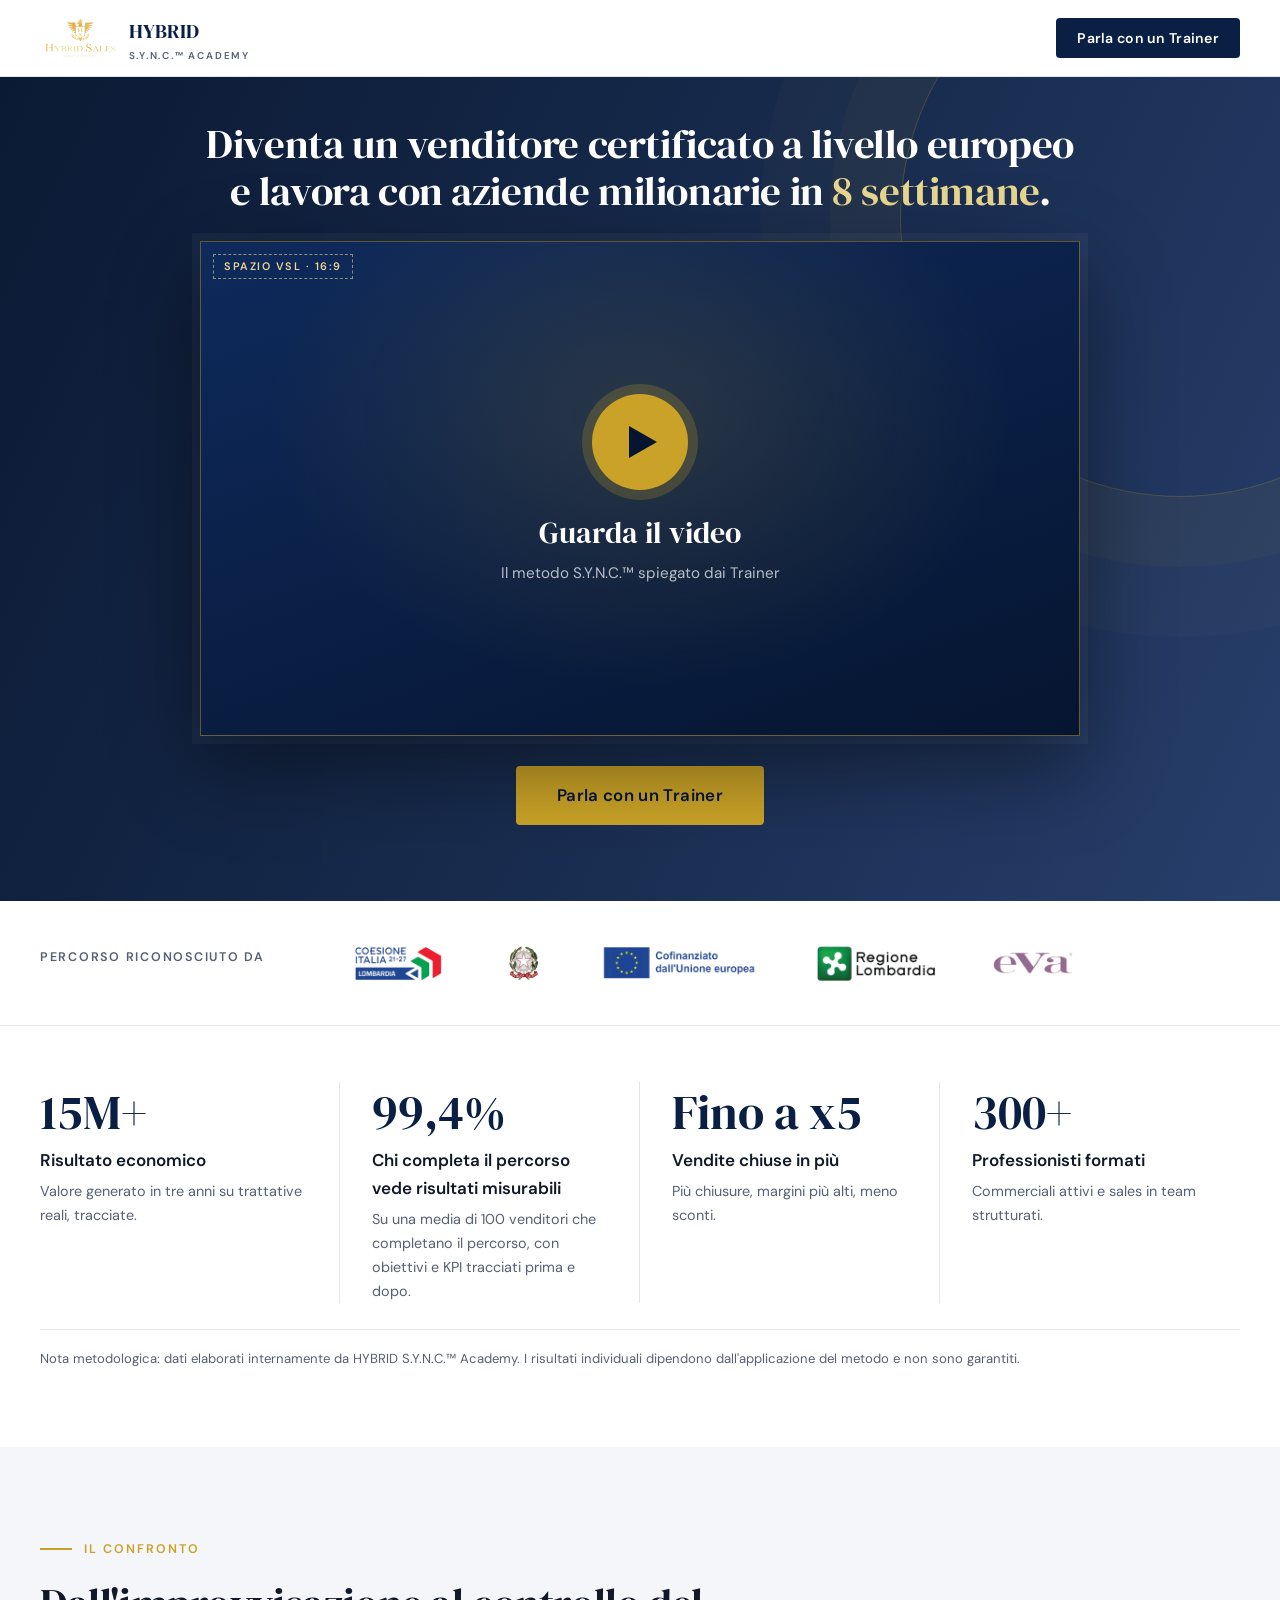
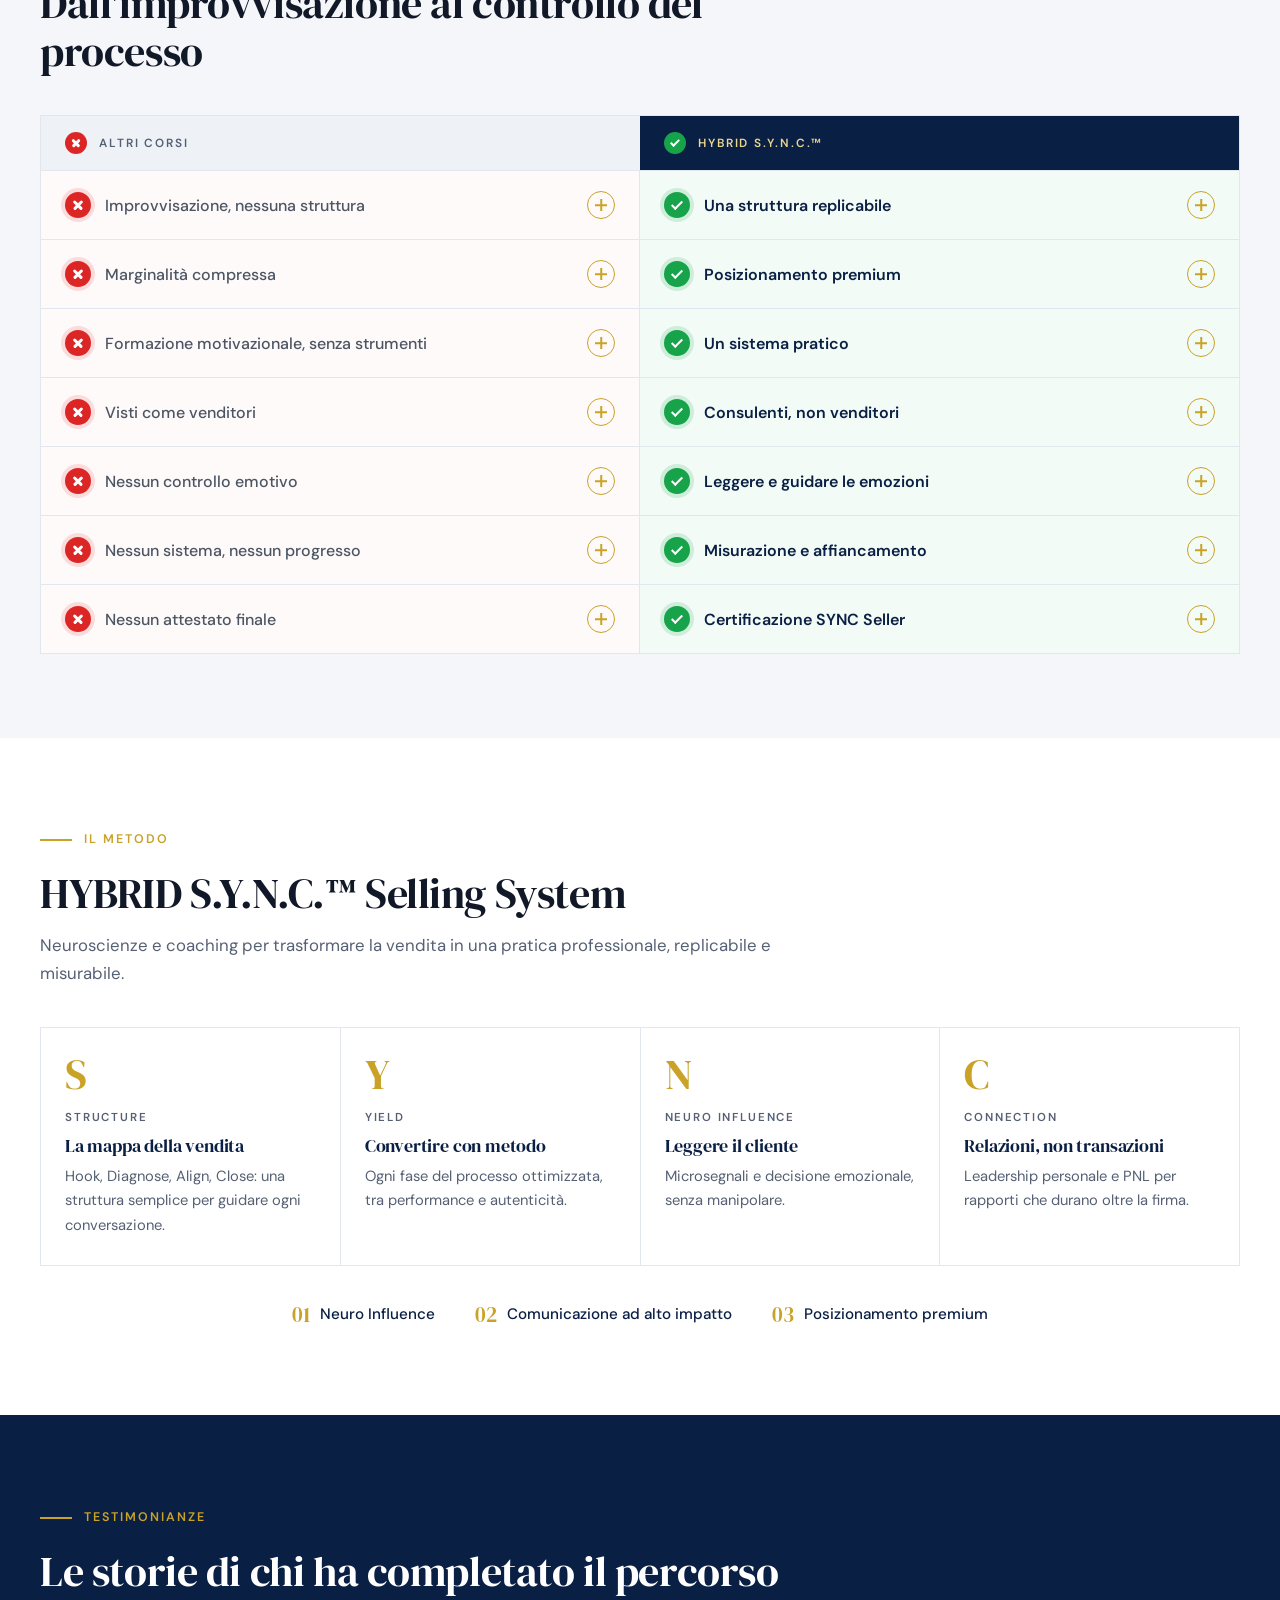
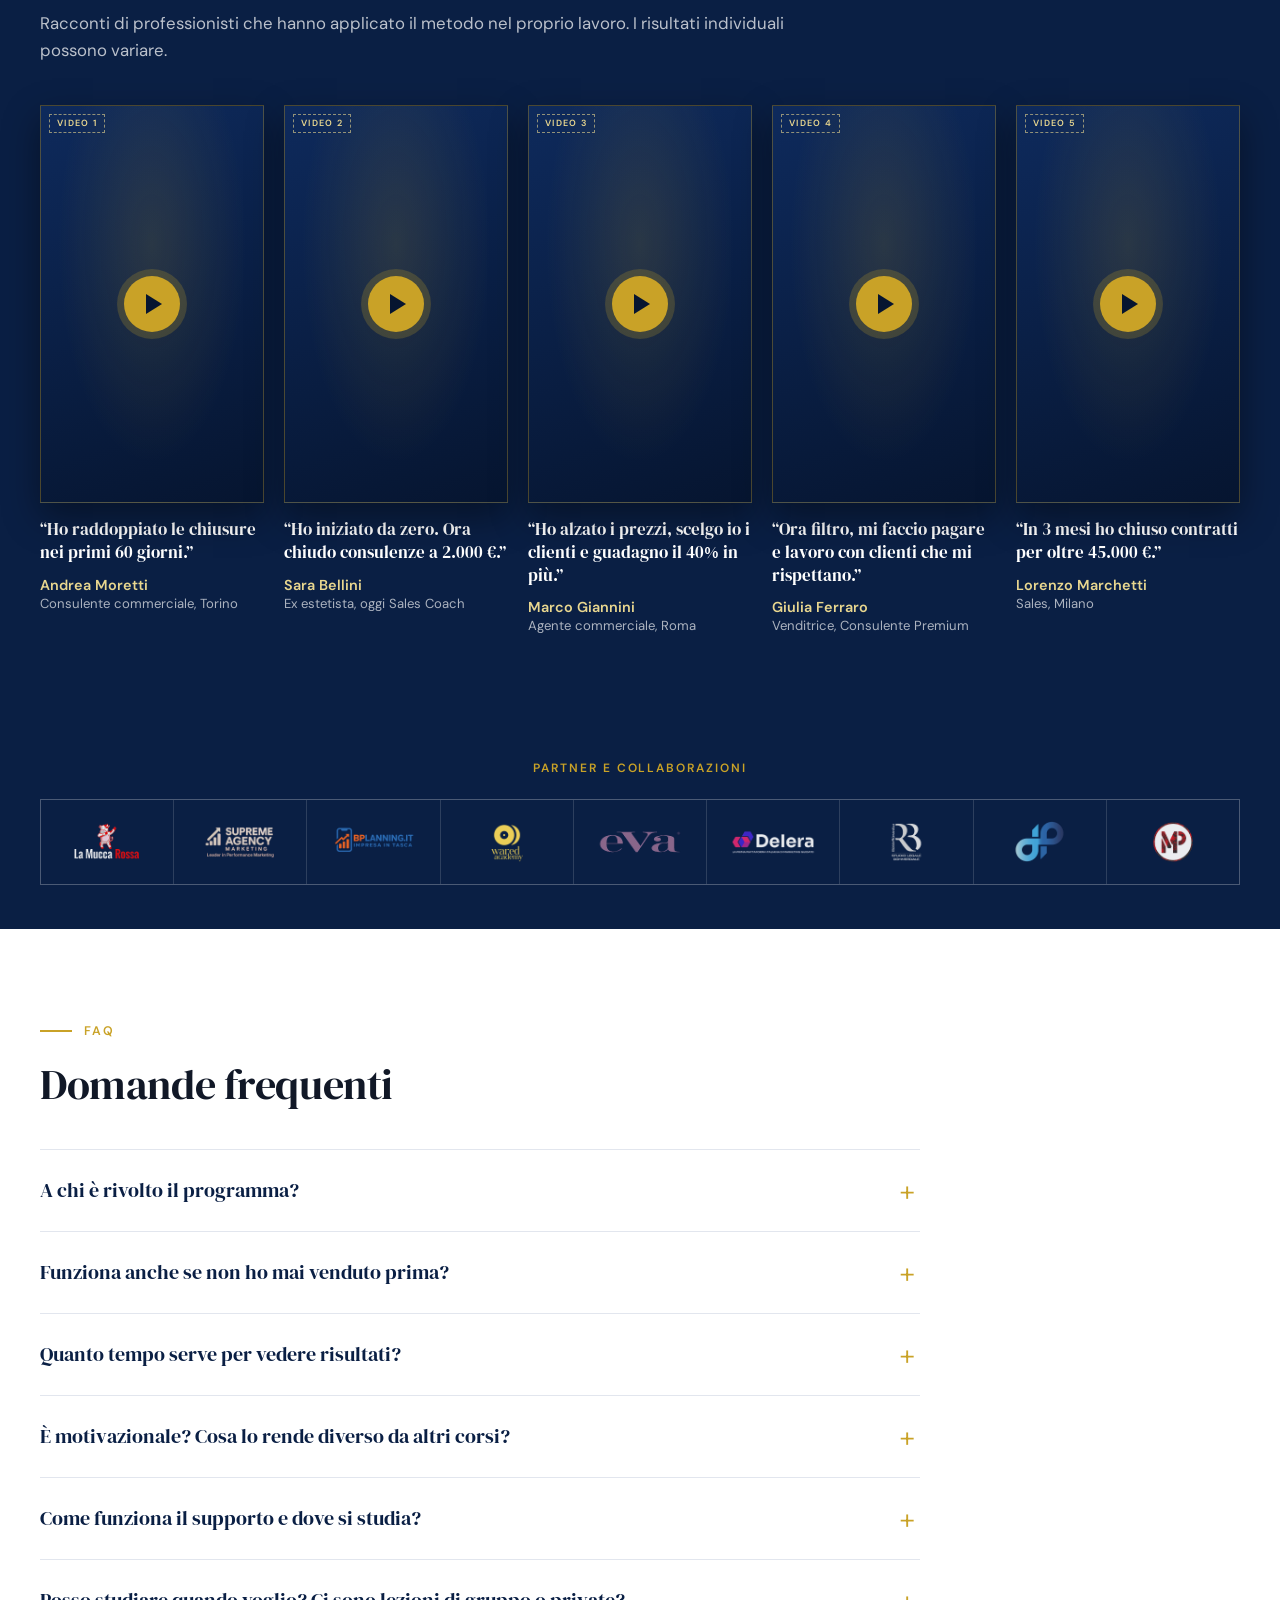
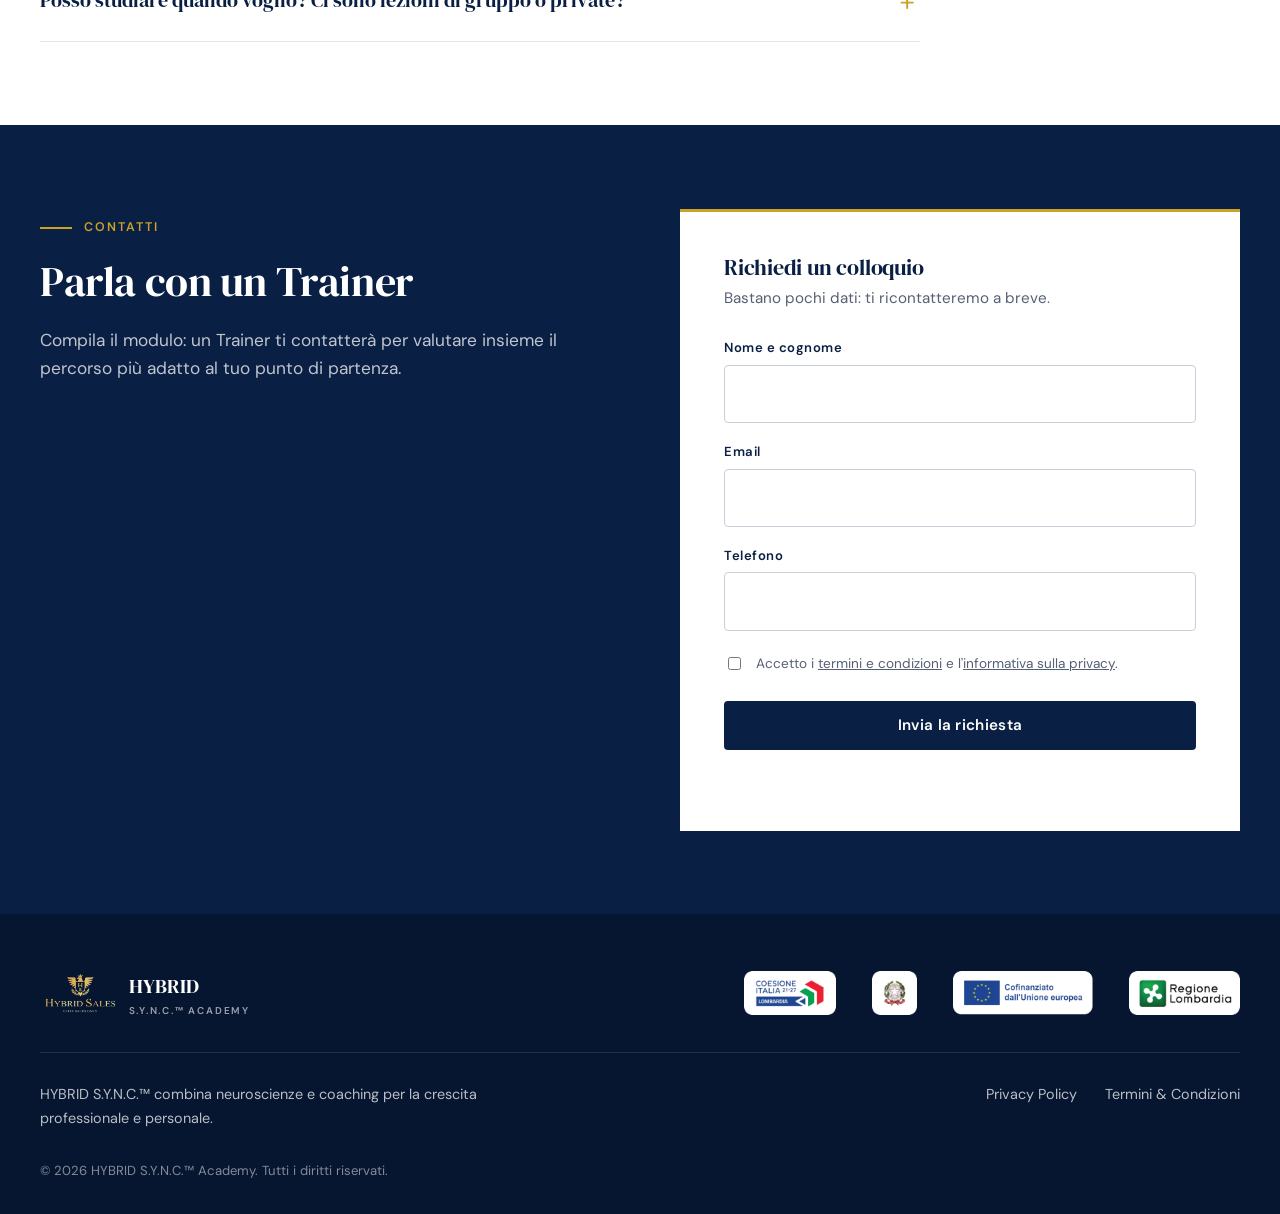
==== index.html @ 03ed4f44 "Statistica professionisti formati: 300+ Co-Authored-By: Claude Sonnet 5 <noreply@anthropic.com> Clau" ====
<!DOCTYPE html>
<html lang="it">
<head>
  <meta charset="utf-8">
  <meta name="viewport" content="width=device-width, initial-scale=1">
  <meta name="robots" content="noindex, nofollow">
  <title>HYBRID S.Y.N.C.™ Academy | Formazione commerciale per consulenti e professionisti</title>
  <meta name="description" content="Percorso di formazione di 8 settimane basato sul metodo S.Y.N.C.™: neuroscienze, comunicazione e posizionamento per professionisti della vendita consulenziale.">
  <link rel="preconnect" href="https://fonts.googleapis.com">
  <link rel="preconnect" href="https://fonts.gstatic.com" crossorigin>
  <link href="https://fonts.googleapis.com/css2?family=DM+Sans:wght@400;500;600&family=DM+Serif+Display&display=swap" rel="stylesheet">
  <link rel="stylesheet" href="style.css">
</head>
<body>

<!-- ============ HEADER ============ -->
<header class="site-header">
  <div class="wrap">
    <a class="brand" href="#top" aria-label="HYBRID S.Y.N.C.™ Academy">
      <img src="assets/logo-hybrid.avif" alt="" width="42" height="42">
      <div><span>HYBRID</span><small>S.Y.N.C.™ Academy</small></div>
    </a>
    <a class="btn btn--navy header-cta" href="#contatti">Parla con un Trainer</a>
  </div>
</header>

<main id="top">

<!-- ============ HERO + VSL ============ -->
<section class="hero hero--vsl" id="academy">
  <div class="wrap">
    <h1>Diventa un venditore certificato a livello europeo e lavora con aziende milionarie in <em>8 settimane</em>.</h1>

    <!-- VSL: l'URL del video si imposta in videos.js -->
    <div class="vsl">
      <div class="vsl-frame" data-video="vsl">
        <button class="vsl-play" type="button" aria-label="Guarda il video">
          <span class="vsl-icon" aria-hidden="true"></span>
          <span class="vsl-label">Guarda il video</span>
          <span class="vsl-sub">Il metodo S.Y.N.C.™ spiegato dai Trainer</span>
        </button>
        <span class="vsl-tag">Spazio VSL · 16:9</span>
      </div>
    </div>

    <div class="hero-cta">
      <a class="btn btn--gold btn--lg" href="#contatti">Parla con un Trainer</a>
    </div>
  </div>
</section>

<!-- ============ FASCIA ISTITUZIONALE ============ -->
<!-- TODO: verificare con il bando la dicitura ufficiale da riportare accanto ai loghi
     (programma, asse, riferimenti di finanziamento) e aggiungere il logo dell'ente certificatore. -->
<section class="institutional" aria-label="Riconoscimenti istituzionali">
  <div class="wrap">
    <p class="institutional-label">Percorso riconosciuto da</p>
    <div class="logo-row">
      <img src="assets/logo-coesione-italia.png" alt="Coesione Italia 21-27 Lombardia">
      <img class="logo-emblem" src="assets/logo-repubblica-italiana.png" alt="Repubblica Italiana">
      <img src="assets/logo-ue-cofinanziato.png" alt="Cofinanziato dall'Unione europea">
      <img src="assets/logo-regione-lombardia.png" alt="Regione Lombardia">
      <img src="assets/logo-eva.png" alt="Eva">
    </div>
  </div>
</section>

<!-- ============ RISULTATI ============ -->
<section class="section section--tight" id="risultati">
  <div class="wrap">
    <div class="stats">
      <div class="stat">
        <div class="stat-value">15M+</div>
        <div class="stat-label">Risultato economico</div>
        <p>Valore generato in tre anni su trattative reali, tracciate.</p>
      </div>
      <div class="stat">
        <div class="stat-value">99,4%</div>
        <div class="stat-label">Chi completa il percorso vede risultati misurabili</div>
        <p>Su una media di 100 venditori che completano il percorso, con obiettivi e KPI tracciati prima e dopo.</p>
      </div>
      <div class="stat">
        <div class="stat-value">Fino a x5</div>
        <div class="stat-label">Vendite chiuse in più</div>
        <p>Più chiusure, margini più alti, meno sconti.</p>
      </div>
      <div class="stat">
        <div class="stat-value">300+</div>
        <div class="stat-label">Professionisti formati</div>
        <p>Commerciali attivi e sales in team strutturati.</p>
      </div>
    </div>
    <!-- TODO: verificare che "media di 100 venditori" e "fino a x5" siano documentabili; completare la nota con fonte e criteri (campione, periodo, definizione di "risultato misurabile": fatturato, appuntamenti, chiusure?). -->
    <p class="footnote">Nota metodologica: dati elaborati internamente da HYBRID S.Y.N.C.™ Academy. I risultati individuali dipendono dall'applicazione del metodo e non sono garantiti.</p>
  </div>
</section>

<!-- ============ CONFRONTO ============ -->
<section class="section section--alt" id="confronto">
  <div class="wrap">
    <div class="section-head">
      <span class="eyebrow">Il confronto</span>
      <h2>Dall'improvvisazione al controllo del processo</h2>
    </div>

    <div class="cmp" role="table" aria-label="Confronto tra il mercato e il metodo S.Y.N.C.™">
      <div class="cmp-head" role="row">
        <div role="columnheader" class="cmp-h cmp-h--no"><i class="cmp-mark cmp-mark--no" aria-hidden="true"></i>Altri corsi</div>
        <div role="columnheader" class="cmp-h cmp-h--yes"><i class="cmp-mark cmp-mark--yes" aria-hidden="true"></i>HYBRID S.Y.N.C.™</div>
      </div>

      <div class="cmp-row" role="row">
        <div class="cmp-cell" role="cell" data-label="Altri corsi">
          <button class="cmp-btn" type="button" aria-expanded="false"><i class="cmp-mark cmp-mark--no" aria-hidden="true"></i><span><b class="sr">Altri corsi: </b>Improvvisazione, nessuna struttura</span><i class="cmp-plus" aria-hidden="true"></i></button>
          <div class="cmp-more"><div><p>Senza un metodo replicabile ogni vendita dipende dall'improvvisazione: si chiude quando va bene, ma non si sa perché.</p></div></div>
        </div>
        <div class="cmp-cell cmp-cell--yes" role="cell" data-label="HYBRID S.Y.N.C.™">
          <button class="cmp-btn" type="button" aria-expanded="false"><i class="cmp-mark cmp-mark--yes" aria-hidden="true"></i><span><b class="sr">HYBRID: </b>Una struttura replicabile</span><i class="cmp-plus" aria-hidden="true"></i></button>
          <div class="cmp-more"><div><p>La mappa della vendita (Hook, Diagnose, Align, Close) guida ogni conversazione verso la chiusura in modo naturale, con un processo che si ripete e si migliora.</p></div></div>
        </div>
      </div>

      <div class="cmp-row" role="row">
        <div class="cmp-cell" role="cell" data-label="Altri corsi">
          <button class="cmp-btn" type="button" aria-expanded="false"><i class="cmp-mark cmp-mark--no" aria-hidden="true"></i><span><b class="sr">Altri corsi: </b>Marginalità compressa</span><i class="cmp-plus" aria-hidden="true"></i></button>
          <div class="cmp-more"><div><p>Senza metodo né posizionamento si vende al ribasso e il cliente detta il prezzo. Per molti il tetto resta sotto i 2.000 €/mese di commissioni reali.</p></div></div>
        </div>
        <div class="cmp-cell cmp-cell--yes" role="cell" data-label="HYBRID S.Y.N.C.™">
          <button class="cmp-btn" type="button" aria-expanded="false"><i class="cmp-mark cmp-mark--yes" aria-hidden="true"></i><span><b class="sr">HYBRID: </b>Posizionamento premium</span><i class="cmp-plus" aria-hidden="true"></i></button>
          <div class="cmp-more"><div><p>Il valore viene compreso prima del prezzo: si alzano i prezzi, si scelgono i clienti e si aumentano i guadagni senza aumentare le ore di lavoro.</p></div></div>
        </div>
      </div>

      <div class="cmp-row" role="row">
        <div class="cmp-cell" role="cell" data-label="Altri corsi">
          <button class="cmp-btn" type="button" aria-expanded="false"><i class="cmp-mark cmp-mark--no" aria-hidden="true"></i><span><b class="sr">Altri corsi: </b>Formazione motivazionale, senza strumenti</span><i class="cmp-plus" aria-hidden="true"></i></button>
          <div class="cmp-more"><div><p>Tanta carica, poca sostanza: si esce ispirati, ma senza strumenti concreti da usare nelle trattative.</p></div></div>
        </div>
        <div class="cmp-cell cmp-cell--yes" role="cell" data-label="HYBRID S.Y.N.C.™">
          <button class="cmp-btn" type="button" aria-expanded="false"><i class="cmp-mark cmp-mark--yes" aria-hidden="true"></i><span><b class="sr">HYBRID: </b>Un sistema pratico</span><i class="cmp-plus" aria-hidden="true"></i></button>
          <div class="cmp-more"><div><p>Psicologia, neuroscienze, comunicazione e procedure applicate alla vendita reale. Non è motivazione da palco: sono azioni, struttura e ripetibilità, applicabili dal primo giorno.</p></div></div>
        </div>
      </div>

      <div class="cmp-row" role="row">
        <div class="cmp-cell" role="cell" data-label="Altri corsi">
          <button class="cmp-btn" type="button" aria-expanded="false"><i class="cmp-mark cmp-mark--no" aria-hidden="true"></i><span><b class="sr">Altri corsi: </b>Visti come venditori</span><i class="cmp-plus" aria-hidden="true"></i></button>
          <div class="cmp-more"><div><p>I clienti alzano barriere appena si parla, perché percepiscono che si vuole chiudere e non aiutare.</p></div></div>
        </div>
        <div class="cmp-cell cmp-cell--yes" role="cell" data-label="HYBRID S.Y.N.C.™">
          <button class="cmp-btn" type="button" aria-expanded="false"><i class="cmp-mark cmp-mark--yes" aria-hidden="true"></i><span><b class="sr">HYBRID: </b>Consulenti, non venditori</span><i class="cmp-plus" aria-hidden="true"></i></button>
          <div class="cmp-more"><div><p>Ci si posiziona come partner strategico: il cliente non si sente "chiuso", ma trova un professionista con cui affrontare le difficoltà e crescere nel business.</p></div></div>
        </div>
      </div>

      <div class="cmp-row" role="row">
        <div class="cmp-cell" role="cell" data-label="Altri corsi">
          <button class="cmp-btn" type="button" aria-expanded="false"><i class="cmp-mark cmp-mark--no" aria-hidden="true"></i><span><b class="sr">Altri corsi: </b>Nessun controllo emotivo</span><i class="cmp-plus" aria-hidden="true"></i></button>
          <div class="cmp-more"><div><p>Ansia, fretta, paura del "no": ogni obiezione diventa un muro insormontabile.</p></div></div>
        </div>
        <div class="cmp-cell cmp-cell--yes" role="cell" data-label="HYBRID S.Y.N.C.™">
          <button class="cmp-btn" type="button" aria-expanded="false"><i class="cmp-mark cmp-mark--yes" aria-hidden="true"></i><span><b class="sr">HYBRID: </b>Leggere e guidare le emozioni</span><i class="cmp-plus" aria-hidden="true"></i></button>
          <div class="cmp-more"><div><p>Con la Neuro Influence si imparano microsegnali e stati emotivi del cliente, e ogni obiezione diventa un'occasione per far avanzare la trattativa, con meno ansia da call.</p></div></div>
        </div>
      </div>

      <div class="cmp-row" role="row">
        <div class="cmp-cell" role="cell" data-label="Altri corsi">
          <button class="cmp-btn" type="button" aria-expanded="false"><i class="cmp-mark cmp-mark--no" aria-hidden="true"></i><span><b class="sr">Altri corsi: </b>Nessun sistema, nessun progresso</span><i class="cmp-plus" aria-hidden="true"></i></button>
          <div class="cmp-more"><div><p>Senza numeri e senza feedback non si sa cosa migliorare: tanti tentativi, ma si resta fermi.</p></div></div>
        </div>
        <div class="cmp-cell cmp-cell--yes" role="cell" data-label="HYBRID S.Y.N.C.™">
          <button class="cmp-btn" type="button" aria-expanded="false"><i class="cmp-mark cmp-mark--yes" aria-hidden="true"></i><span><b class="sr">HYBRID: </b>Misurazione e affiancamento</span><i class="cmp-plus" aria-hidden="true"></i></button>
          <div class="cmp-more"><div><p>Analisi pratiche di call, script e strategie, lezioni di gruppo e sessioni private (in base al pacchetto) e la community HYBRID Club. I risultati diventano misurabili su conversioni e ticket medio.</p></div></div>
        </div>
      </div>

      <div class="cmp-row" role="row">
        <div class="cmp-cell" role="cell" data-label="Altri corsi">
          <button class="cmp-btn" type="button" aria-expanded="false"><i class="cmp-mark cmp-mark--no" aria-hidden="true"></i><span><b class="sr">Altri corsi: </b>Nessun attestato finale</span><i class="cmp-plus" aria-hidden="true"></i></button>
          <div class="cmp-more"><div><p>Spesso a fine corso non resta nulla da mostrare a clienti e aziende che dimostri le competenze acquisite.</p></div></div>
        </div>
        <div class="cmp-cell cmp-cell--yes" role="cell" data-label="HYBRID S.Y.N.C.™">
          <button class="cmp-btn" type="button" aria-expanded="false"><i class="cmp-mark cmp-mark--yes" aria-hidden="true"></i><span><b class="sr">HYBRID: </b>Certificazione SYNC Seller</span><i class="cmp-plus" aria-hidden="true"></i></button>
          <div class="cmp-more"><div><p>A conclusione del percorso è previsto un attestato che formalizza le competenze acquisite (in base al pacchetto scelto).</p></div></div>
        </div>
      </div>
    </div>
  </div>
</section>

<!-- ============ METODO ============ -->
<section class="section" id="metodo">
  <div class="wrap">
    <div class="section-head">
      <span class="eyebrow">Il metodo</span>
      <h2>HYBRID S.Y.N.C.™ Selling System</h2>
      <p>Neuroscienze e coaching per trasformare la vendita in una pratica professionale, replicabile e misurabile.</p>
    </div>

    <div class="pillars">
      <article class="pillar">
        <div class="pillar-letter">S</div>
        <div class="pillar-tag">Structure</div>
        <h3>La mappa della vendita</h3>
        <p>Hook, Diagnose, Align, Close: una struttura semplice per guidare ogni conversazione.</p>
      </article>
      <article class="pillar">
        <div class="pillar-letter">Y</div>
        <div class="pillar-tag">Yield</div>
        <h3>Convertire con metodo</h3>
        <p>Ogni fase del processo ottimizzata, tra performance e autenticità.</p>
      </article>
      <article class="pillar">
        <div class="pillar-letter">N</div>
        <div class="pillar-tag">Neuro Influence</div>
        <h3>Leggere il cliente</h3>
        <p>Microsegnali e decisione emozionale, senza manipolare.</p>
      </article>
      <article class="pillar">
        <div class="pillar-letter">C</div>
        <div class="pillar-tag">Connection</div>
        <h3>Relazioni, non transazioni</h3>
        <p>Leadership personale e PNL per rapporti che durano oltre la firma.</p>
      </article>
    </div>

    <ol class="steps" aria-label="Il percorso in 8 settimane">
      <li><span>01</span> Neuro Influence</li>
      <li><span>02</span> Comunicazione ad alto impatto</li>
      <li><span>03</span> Posizionamento premium</li>
    </ol>
  </div>
</section>

<!-- ============ TESTIMONIANZE VIDEO ============ -->
<!-- Gli URL dei video si impostano in videos.js (testimonianze: 1-5, nell'ordine). -->
<section class="section section--navy" id="testimonianze">
  <div class="wrap">
    <div class="section-head">
      <span class="eyebrow">Testimonianze</span>
      <h2>Le storie di chi ha completato il percorso</h2>
      <p>Racconti di professionisti che hanno applicato il metodo nel proprio lavoro. I risultati individuali possono variare.</p>
    </div>

    <div class="tgrid">
      <article class="tcard">
        <div class="vsl-frame vsl-frame--t" data-video="t0">
          <button class="vsl-play" type="button" aria-label="Guarda la testimonianza di Andrea Moretti"><span class="vsl-icon" aria-hidden="true"></span></button>
          <span class="vsl-tag">Video 1</span>
        </div>
        <p class="tcard-quote">“Ho raddoppiato le chiusure nei primi 60 giorni.”</p>
        <p class="tcard-name"><strong>Andrea Moretti</strong><span>Consulente commerciale, Torino</span></p>
      </article>
      <article class="tcard">
        <div class="vsl-frame vsl-frame--t" data-video="t1">
          <button class="vsl-play" type="button" aria-label="Guarda la testimonianza di Sara Bellini"><span class="vsl-icon" aria-hidden="true"></span></button>
          <span class="vsl-tag">Video 2</span>
        </div>
        <p class="tcard-quote">“Ho iniziato da zero. Ora chiudo consulenze a 2.000 €.”</p>
        <p class="tcard-name"><strong>Sara Bellini</strong><span>Ex estetista, oggi Sales Coach</span></p>
      </article>
      <article class="tcard">
        <div class="vsl-frame vsl-frame--t" data-video="t2">
          <button class="vsl-play" type="button" aria-label="Guarda la testimonianza di Marco Giannini"><span class="vsl-icon" aria-hidden="true"></span></button>
          <span class="vsl-tag">Video 3</span>
        </div>
        <p class="tcard-quote">“Ho alzato i prezzi, scelgo io i clienti e guadagno il 40% in più.”</p>
        <p class="tcard-name"><strong>Marco Giannini</strong><span>Agente commerciale, Roma</span></p>
      </article>
      <article class="tcard">
        <div class="vsl-frame vsl-frame--t" data-video="t3">
          <button class="vsl-play" type="button" aria-label="Guarda la testimonianza di Giulia Ferraro"><span class="vsl-icon" aria-hidden="true"></span></button>
          <span class="vsl-tag">Video 4</span>
        </div>
        <p class="tcard-quote">“Ora filtro, mi faccio pagare e lavoro con clienti che mi rispettano.”</p>
        <p class="tcard-name"><strong>Giulia Ferraro</strong><span>Venditrice, Consulente Premium</span></p>
      </article>
      <article class="tcard">
        <div class="vsl-frame vsl-frame--t" data-video="t4">
          <button class="vsl-play" type="button" aria-label="Guarda la testimonianza di Lorenzo Marchetti"><span class="vsl-icon" aria-hidden="true"></span></button>
          <span class="vsl-tag">Video 5</span>
        </div>
        <p class="tcard-quote">“In 3 mesi ho chiuso contratti per oltre 45.000 €.”</p>
        <p class="tcard-name"><strong>Lorenzo Marchetti</strong><span>Sales, Milano</span></p>
      </article>
    </div>
  </div>
</section>

<!-- ============ PARTNER ============ -->
<!-- TODO: confermare la ragione sociale dei tre loghi RB / dP / MP. -->
<section class="partners-band" id="partner" aria-label="Partner e collaborazioni">
  <div class="wrap">
    <p class="partners-title">Partner e collaborazioni</p>
    <div class="partners">
      <div class="partner"><img src="assets/partner-mucca-rossa.png" alt="La Mucca Rossa"></div>
      <div class="partner"><img src="assets/partner-supreme-agency.png" alt="Supreme Agency Marketing"></div>
      <div class="partner"><img src="assets/partner-bplanning.png" alt="BPlanning.it"></div>
      <div class="partner"><img src="assets/partner-wared-academy.png" alt="Wared Academy"></div>
      <div class="partner"><img src="assets/partner-eva.png" alt="Eva"></div>
      <div class="partner"><img src="assets/partner-delera.png" alt="Delera"></div>
      <div class="partner"><img src="assets/partner-rb-studio-legale.png" alt="Studio legale commerciale (RB)"></div>
      <div class="partner"><img src="assets/partner-dp.png" alt="Partner (monogramma dP)"></div>
      <div class="partner"><img src="assets/partner-mp.png" alt="Partner (monogramma MP)"></div>
    </div>
  </div>
</section>

<!-- ============ FAQ ============ -->
<section class="section" id="faq">
  <div class="wrap">
    <div class="section-head">
      <span class="eyebrow">FAQ</span>
      <h2>Domande frequenti</h2>
    </div>

    <div class="faq">
      <details>
        <summary>A chi è rivolto il programma?</summary>
        <div class="answer"><p>A chi vuole vendere con metodo, autorevolezza e controllo: consulenti, professionisti, commerciali, imprenditori, team sales e anche chi parte da zero. È ideale per superare l'improvvisazione e costruire un processo replicabile per gestire trattative, obiezioni e chiusure in modo naturale ed etico.</p></div>
      </details>
      <details>
        <summary>Funziona anche se non ho mai venduto prima?</summary>
        <div class="answer"><p>Sì. Il percorso accompagna passo dopo passo: si parte da mindset, comunicazione e struttura della call, per arrivare a negoziazione, posizionamento premium e closing. Chi è all'inizio ottiene fondamenta solide; chi è già operativo standardizza e alza il livello.</p></div>
      </details>
      <details>
        <summary>Quanto tempo serve per vedere risultati?</summary>
        <div class="answer">
          <p>Dipende dall'applicazione, ma i primi cambiamenti arrivano in genere presto:</p>
          <ul>
            <li>Subito: più sicurezza e chiarezza, meno ansia da call.</li>
            <li>1–3 settimane: miglioramento concreto su script, gestione delle obiezioni e follow-up.</li>
            <li>30–90 giorni: risultati misurabili su conversioni e ticket medio.</li>
          </ul>
        </div>
      </details>
      <details>
        <summary>È motivazionale? Cosa lo rende diverso da altri corsi?</summary>
        <div class="answer">
          <p>No: non è motivazione “da palco” né una raccolta di trucchi e frasi fatte. È un sistema pratico che applica psicologia, neuroscienze, comunicazione e procedure alla vendita reale. Si impara a:</p>
          <ul>
            <li>comprendere rapidamente il cliente e i suoi driver decisionali;</li>
            <li>guidare la conversazione senza spingere, con un closing ad alta fiducia;</li>
            <li>posizionarsi come consulente premium e non come venditore;</li>
            <li>replicare le performance con un metodo chiaro, non con il talento del momento.</li>
          </ul>
        </div>
      </details>
      <details>
        <summary>Come funziona il supporto e dove si studia?</summary>
        <div class="answer">
          <p>Lo studio avviene in una piattaforma interna semplice e intuitiva, con contenuti sempre disponibili e ordinati per percorso. Il supporto è continuativo:</p>
          <ul>
            <li>HYBRID Club, community riservata per confronto, domande e casi reali;</li>
            <li>assistenza dedicata via email e WhatsApp, e Customer Care per calendario e accessi;</li>
            <li>trainer e mentor che seguono l'evoluzione del percorso.</li>
          </ul>
        </div>
      </details>
      <details>
        <summary>Posso studiare quando voglio? Ci sono lezioni di gruppo o private?</summary>
        <div class="answer">
          <p>La formazione on-demand permette di adattare il percorso ai propri tempi, anche a chi lavora già o ha clienti attivi: moduli chiari, contenuti applicabili subito, zero dispersione. In base al pacchetto sono inoltre disponibili:</p>
          <ul>
            <li>lezioni di gruppo per allenarsi su casi reali;</li>
            <li>sessioni private 1:1 su trattative, blocchi o obiettivi specifici;</li>
            <li>analisi pratiche di call, script e strategie.</li>
          </ul>
        </div>
      </details>
    </div>
  </div>
</section>

<!-- ============ CONTATTI ============ -->
<section class="section section--navy contact" id="contatti">
  <div class="wrap">
    <div class="contact-copy">
      <span class="eyebrow">Contatti</span>
      <h2>Parla con un Trainer</h2>
      <p>Compila il modulo: un Trainer ti contatterà per valutare insieme il percorso più adatto al tuo punto di partenza.</p>
    </div>

    <div class="form-card">
      <h3>Richiedi un colloquio</h3>
      <p>Bastano pochi dati: ti ricontatteremo a breve.</p>
      <!-- TODO: collegare il modulo a GoHighLevel (embed del form o webhook) al posto del gestore di prova in script.js -->
      <form id="contact-form" novalidate>
        <div class="field"><label for="nome">Nome e cognome</label><input type="text" id="nome" name="nome" autocomplete="name" required></div>
        <div class="field"><label for="email">Email</label><input type="email" id="email" name="email" autocomplete="email" required></div>
        <div class="field"><label for="telefono">Telefono</label><input type="tel" id="telefono" name="telefono" autocomplete="tel" required></div>
        <label class="consent"><input type="checkbox" name="consenso" required><span>Accetto i <a href="termini-condizioni.html">termini e condizioni</a> e l'<a href="privacy-policy.html">informativa sulla privacy</a>.</span></label>
        <button class="btn btn--navy" type="submit">Invia la richiesta</button>
        <div class="form-status" role="status" aria-live="polite"></div>
      </form>
    </div>
  </div>
</section>

</main>

<!-- ============ FOOTER ============ -->
<footer class="site-footer">
  <div class="wrap">
    <div class="footer-top">
      <a class="brand" href="#top" style="color:#fff">
        <img src="assets/logo-hybrid.avif" alt="" width="42" height="42">
        <div><span style="color:#fff">HYBRID</span><small style="color:rgba(255,255,255,.6)">S.Y.N.C.™ Academy</small></div>
      </a>
      <div class="logo-row" aria-label="Riconoscimenti istituzionali">
        <img src="assets/logo-coesione-italia.png" alt="Coesione Italia 21-27 Lombardia">
        <img src="assets/logo-repubblica-italiana.png" alt="Repubblica Italiana">
        <img src="assets/logo-ue-cofinanziato.png" alt="Cofinanziato dall'Unione europea">
        <img src="assets/logo-regione-lombardia.png" alt="Regione Lombardia">
      </div>
    </div>
    <div class="footer-mid">
      <p>HYBRID S.Y.N.C.™ combina neuroscienze e coaching per la crescita professionale e personale.</p>
      <nav class="footer-links" aria-label="Link">
        <a href="privacy-policy.html">Privacy Policy</a>
        <a href="termini-condizioni.html">Termini &amp; Condizioni</a>
      </nav>
    </div>
    <!-- TODO: aggiungere ragione sociale, sede legale e P.IVA della società titolare (obbligo per i siti commerciali). -->
    <div class="footer-bottom">© 2026 HYBRID S.Y.N.C.™ Academy. Tutti i diritti riservati.</div>
  </div>
</footer>

<div class="sticky-cta" id="sticky-cta"><a class="btn btn--gold" href="#contatti">Parla con un Trainer</a></div>

<script src="videos.js"></script>
<script src="script.js"></script>
</body>
</html>
---- style.css ----
/* HYBRID S.Y.N.C.™ Academy — landing istituzionale
   Palette: navy istituzionale + oro sobrio (eco del giallo del brand) */

:root {
  --navy: #0a1f44;
  --navy-2: #102a5c;
  --navy-3: #061530;
  --ink: #111827;
  --muted: #566074;
  --line: #e2e6ee;
  --bg: #ffffff;
  --bg-alt: #f4f6fa;
  --gold: #c9a227;
  --gold-soft: #e9d78f;
  --radius: 4px;
  --wrap: 1200px;
  --serif: "DM Serif Display", "Georgia", "Times New Roman", serif;
  --sans: "DM Sans", "Helvetica Neue", Arial, sans-serif;
}

*,
*::before,
*::after { box-sizing: border-box; }

html { scroll-behavior: smooth; scroll-padding-top: 88px; }

body {
  margin: 0;
  font-family: var(--sans);
  font-size: 17px;
  line-height: 1.65;
  color: var(--ink);
  background: var(--bg);
  -webkit-font-smoothing: antialiased;
}

img { max-width: 100%; display: block; }
a { color: inherit; }

.wrap { width: min(var(--wrap), 100% - 48px); margin-inline: auto; }

/* ---------- Tipografia ---------- */
h1, h2, h3 { font-family: var(--serif); font-weight: 400; line-height: 1.15; margin: 0; letter-spacing: -0.01em; }
h1 { font-size: clamp(2.4rem, 5vw, 3.8rem); }
h2 { font-size: clamp(1.9rem, 3.4vw, 2.6rem); }
h3 { font-size: 1.35rem; }
p { margin: 0 0 1em; }

.eyebrow {
  display: inline-flex; align-items: center; gap: 12px;
  font-size: 0.78rem; font-weight: 600; letter-spacing: 0.16em; text-transform: uppercase;
  color: var(--gold); margin-bottom: 20px;
}
.eyebrow::before { content: ""; width: 32px; height: 2px; background: currentColor; }

.section { padding: clamp(48px, 6.5vw, 84px) 0; }
.section--tight { padding: clamp(36px, 5vw, 56px) 0 clamp(40px, 5.5vw, 64px); }
.section--alt { background: var(--bg-alt); }
.section--navy { background: var(--navy); color: #fff; }
.section-head { max-width: 760px; margin-bottom: clamp(28px, 4vw, 40px); }
.section-head p { color: var(--muted); font-size: 1.05rem; margin-top: 14px; margin-bottom: 0; }
.section--navy .section-head p { color: rgba(255, 255, 255, 0.72); }

/* ---------- Bottoni ---------- */
.btn {
  display: inline-flex; align-items: center; justify-content: center; gap: 10px;
  font: 600 0.95rem/1 var(--sans); letter-spacing: 0.02em; text-decoration: none;
  padding: 16px 28px; border-radius: var(--radius); border: 1px solid transparent; cursor: pointer;
  transition: background 0.2s, color 0.2s, border-color 0.2s;
}
.btn--gold { background: var(--gold); color: var(--navy-3); }
.btn--gold:hover { background: #d6b13a; }
.btn--navy { background: var(--navy); color: #fff; }
.btn--navy:hover { background: var(--navy-2); }
.btn--ghost { border-color: rgba(255, 255, 255, 0.4); color: #fff; }
.btn--ghost:hover { border-color: #fff; background: rgba(255, 255, 255, 0.08); }

/* ---------- Header ---------- */
.site-header {
  position: sticky; top: 0; z-index: 50;
  background: rgba(255, 255, 255, 0.97); backdrop-filter: blur(8px);
  border-bottom: 1px solid var(--line);
}
.site-header .wrap { display: flex; align-items: center; justify-content: space-between; height: 76px; }
.brand { display: flex; align-items: center; gap: 12px; text-decoration: none; }
.brand img { height: 42px; width: auto; }
.brand span { font-family: var(--serif); font-size: 1.25rem; color: var(--navy); }
.brand small { display: block; font: 600 0.62rem/1 var(--sans); letter-spacing: 0.18em; text-transform: uppercase; color: var(--muted); margin-top: 3px; }

/* ---------- Hero ---------- */
.hero {
  background:
    linear-gradient(115deg, rgba(6, 21, 48, 0.98) 0%, rgba(10, 31, 68, 0.94) 55%, rgba(16, 42, 92, 0.9) 100%);
  color: #fff; position: relative; overflow: hidden;
}
.hero::after {
  content: ""; position: absolute; right: -180px; top: -140px; width: 560px; height: 560px;
  border: 1px solid rgba(201, 162, 39, 0.28); border-radius: 50%;
  box-shadow: 0 0 0 70px rgba(201, 162, 39, 0.04), 0 0 0 140px rgba(201, 162, 39, 0.025);
}
.hero .wrap { position: relative; z-index: 1; display: grid; grid-template-columns: 1.25fr 0.75fr; gap: 72px; align-items: center; padding-block: clamp(72px, 10vw, 128px); }
.hero h1 { margin-bottom: 26px; }
.hero h1 em { font-style: normal; color: var(--gold-soft); }
.hero .lead { font-size: 1.2rem; color: rgba(255, 255, 255, 0.78); max-width: 620px; margin-bottom: 38px; }
.hero-cta { display: flex; flex-wrap: wrap; gap: 14px; }


/* ---------- Hero con VSL ---------- */
.hero--vsl .wrap { display: block; text-align: center; padding-block: clamp(28px, 3.4vw, 44px) clamp(48px, 6vw, 80px); }
.hero--vsl .eyebrow { margin-bottom: 12px; }
.hero--vsl .eyebrow::before { display: none; }
.hero--vsl h1 { font-size: clamp(1.75rem, 3.2vw, 2.7rem); max-width: 1040px; margin: 0 auto 26px; text-wrap: balance; }
.hero--vsl .lead { font-size: clamp(0.9rem, 1.35vw, 1.05rem); max-width: 860px; margin: 0 auto 26px; text-wrap: balance; }

.vsl { max-width: 880px; margin: 0 auto; }
.vsl-frame {
  position: relative; aspect-ratio: 16 / 9; width: 100%;
  background:
    radial-gradient(ellipse at 50% 35%, rgba(201, 162, 39, 0.16), transparent 60%),
    linear-gradient(160deg, #0e2a5c 0%, #061530 100%);
  border: 1px solid rgba(201, 162, 39, 0.45);
  box-shadow: 0 30px 80px rgba(0, 0, 0, 0.45), 0 0 0 8px rgba(255, 255, 255, 0.04);
  overflow: hidden;
}
.vsl-frame iframe { position: absolute; inset: 0; width: 100%; height: 100%; border: 0; }
.vsl-play {
  position: absolute; inset: 0; width: 100%; display: flex; flex-direction: column; align-items: center; justify-content: center; gap: 10px;
  background: none; border: 0; color: #fff; cursor: pointer; font-family: var(--sans);
}
.vsl-icon {
  width: clamp(64px, 9vw, 96px); aspect-ratio: 1; border-radius: 50%; background: var(--gold);
  display: grid; place-items: center; box-shadow: 0 0 0 10px rgba(201, 162, 39, 0.22); transition: transform 0.2s, box-shadow 0.2s;
}
.vsl-icon::after { content: ""; margin-left: 6%; border-left: clamp(18px, 2.6vw, 28px) solid var(--navy-3); border-top: clamp(11px, 1.6vw, 16px) solid transparent; border-bottom: clamp(11px, 1.6vw, 16px) solid transparent; }
.vsl-play:hover .vsl-icon { transform: scale(1.06); box-shadow: 0 0 0 14px rgba(201, 162, 39, 0.28); }
.vsl-label { font-family: var(--serif); font-size: clamp(1.25rem, 2.6vw, 1.9rem); margin-top: 12px; }
.vsl-sub { font-size: clamp(0.8rem, 1.4vw, 0.95rem); color: rgba(255, 255, 255, 0.7); padding-inline: 16px; }
.vsl-tag { position: absolute; top: 12px; left: 12px; font: 600 0.68rem/1 var(--sans); letter-spacing: 0.14em; text-transform: uppercase; color: var(--gold-soft); border: 1px dashed rgba(233, 215, 143, 0.6); padding: 6px 10px; }
.vsl.is-live .vsl-tag { display: none; }

.hero--vsl .hero-cta { justify-content: center; margin-top: 36px; }
.btn--lg { padding: 20px 40px; font-size: 1.05rem; }

/* CTA fissa su mobile */
.sticky-cta { position: fixed; left: 0; right: 0; bottom: 0; z-index: 60; padding: 10px 16px calc(10px + env(safe-area-inset-bottom)); background: rgba(6, 21, 48, 0.96); border-top: 1px solid rgba(201, 162, 39, 0.4); transform: translateY(110%); transition: transform 0.25s; display: none; }
.sticky-cta .btn { width: 100%; padding: 15px; }
.sticky-cta.show { transform: none; }

/* ---------- Fascia istituzionale ---------- */
.institutional { background: #fff; border-bottom: 1px solid var(--line); padding: 32px 0; }
.institutional .wrap { display: grid; grid-template-columns: 260px 1fr; gap: 40px; align-items: center; }
.institutional-label { font-size: 0.78rem; font-weight: 600; letter-spacing: 0.14em; text-transform: uppercase; color: var(--muted); line-height: 1.5; }
.logo-row { display: flex; flex-wrap: wrap; align-items: center; gap: 22px 36px; }
.logo-row img { height: 56px; width: auto; object-fit: contain; }
.logo-row .logo-emblem { height: 60px; }

/* ---------- Numeri ---------- */
.stats { display: grid; grid-template-columns: repeat(4, 1fr); border-top: 1px solid var(--line); }
.stat { padding: 40px 32px 8px 0; border-right: 1px solid var(--line); padding-left: 32px; }
.stat:first-child { padding-left: 0; }
.stat:last-child { border-right: 0; }
.stat-value { font-family: var(--serif); font-size: clamp(2.6rem, 4.6vw, 3.6rem); line-height: 1; color: var(--navy); }
.stat-label { font-weight: 600; margin: 14px 0 8px; }
.stat p { font-size: 0.93rem; color: var(--muted); }
.footnote { margin-top: 36px; font-size: 0.82rem; color: var(--muted); border-top: 1px solid var(--line); padding-top: 18px; }

/* ---------- Metodo ---------- */
.pillars { display: grid; grid-template-columns: repeat(4, 1fr); gap: 1px; background: var(--line); border: 1px solid var(--line); }
.pillar { background: #fff; padding: 36px 30px 40px; }
.pillar-letter { font-family: var(--serif); font-size: 3.4rem; line-height: 1; color: var(--gold); margin-bottom: 20px; }
.pillar-tag { font-size: 0.72rem; font-weight: 600; letter-spacing: 0.16em; text-transform: uppercase; color: var(--muted); margin-bottom: 8px; }
.pillar h3 { margin-bottom: 14px; color: var(--navy); }
.pillar p { font-size: 0.97rem; color: var(--muted); margin: 0; }

/* ---------- Percorso ---------- */

/* ---------- Contesto ---------- */

/* ---------- Partner ---------- */
.partners { display: grid; grid-template-columns: repeat(5, 1fr); gap: 1px; background: rgba(255, 255, 255, 0.14); border: 1px solid rgba(255, 255, 255, 0.14); }
.partner { background: var(--navy); min-height: 130px; display: flex; align-items: center; justify-content: center; padding: 26px; }
.partner img { max-height: 64px; max-width: min(150px, 100%); width: auto; object-fit: contain; opacity: 0.92; transition: opacity 0.2s; }
.partner:hover img { opacity: 1; }
.partner--light img { background: #fff; padding: 8px 12px; border-radius: 6px; max-height: 56px; }

/* ---------- Testimonianze ---------- */

/* ---------- FAQ ---------- */
.faq { max-width: 880px; border-top: 1px solid var(--line); }
.faq details { border-bottom: 1px solid var(--line); }
.faq summary { list-style: none; cursor: pointer; padding: 24px 48px 24px 0; font-family: var(--serif); font-size: 1.25rem; color: var(--navy); position: relative; }
.faq summary::-webkit-details-marker { display: none; }
.faq summary::after { content: "+"; position: absolute; right: 6px; top: 50%; transform: translateY(-50%); font: 300 1.8rem/1 var(--sans); color: var(--gold); transition: transform 0.2s; }
.faq details[open] summary::after { content: "–"; }
.faq .answer { padding: 0 48px 28px 0; color: var(--muted); }
.faq .answer ul { margin: 0 0 1em; padding-left: 20px; }
.faq .answer li { margin: 4px 0; }
.faq .answer p:last-child { margin-bottom: 0; }

/* ---------- Contatto ---------- */
.contact .wrap { display: grid; grid-template-columns: 1fr 1fr; gap: 80px; align-items: start; }
.contact h2 { margin-bottom: 20px; }
.contact-copy p { color: rgba(255, 255, 255, 0.74); font-size: 1.08rem; }
.form-card { background: #fff; color: var(--ink); padding: 44px; border-top: 3px solid var(--gold); }
.form-card h3 { color: var(--navy); margin-bottom: 6px; }
.form-card > p { color: var(--muted); font-size: 0.95rem; margin-bottom: 26px; }
.field { margin-bottom: 18px; }
.field label { display: block; font-size: 0.82rem; font-weight: 600; letter-spacing: 0.04em; margin-bottom: 6px; color: var(--navy); }
.field input[type="text"], .field input[type="email"], .field input[type="tel"] {
  width: 100%; font: inherit; padding: 14px 16px; border: 1px solid #c9d0dc; border-radius: var(--radius); background: #fff; color: var(--ink);
}
.field input:focus { outline: 2px solid var(--gold); outline-offset: 1px; border-color: var(--gold); }
.consent { display: flex; gap: 12px; align-items: flex-start; font-size: 0.85rem; color: var(--muted); margin: 22px 0 26px; }
.consent input { margin-top: 4px; accent-color: var(--navy); }
.form-card .btn { width: 100%; }
.form-status { margin-top: 16px; font-size: 0.92rem; color: var(--navy); min-height: 1.4em; }

/* ---------- Footer ---------- */
.site-footer { background: var(--navy-3); color: rgba(255, 255, 255, 0.72); padding: 56px 0 32px; font-size: 0.9rem; }
.footer-top { display: flex; flex-wrap: wrap; gap: 32px 60px; justify-content: space-between; align-items: center; padding-bottom: 36px; border-bottom: 1px solid rgba(255, 255, 255, 0.12); }
.footer-top .logo-row img { height: 44px; }
.footer-mid { display: flex; flex-wrap: wrap; justify-content: space-between; gap: 24px; padding: 30px 0; }
.footer-mid p { max-width: 460px; margin: 0; }
.footer-links { display: flex; gap: 28px; }
.footer-links a { text-decoration: none; }
.footer-links a:hover { color: #fff; text-decoration: underline; }
.footer-bottom { font-size: 0.82rem; color: rgba(255, 255, 255, 0.5); }

/* ---------- Pagine legali ---------- */
.legal { max-width: 860px; }
.legal h1 { margin-bottom: 40px; color: var(--navy); font-size: clamp(2rem, 4vw, 2.8rem); }
.legal h2 { font-size: 1.4rem; color: var(--navy); margin: 44px 0 14px; }
.legal h3 { font-family: var(--sans); font-size: 1.02rem; font-weight: 600; color: var(--navy); margin: 26px 0 8px; }
.legal p { color: #2c3444; font-size: 0.98rem; margin-bottom: 0.9em; }


/* ---------- Header semplificato ---------- */
.header-cta { padding: 12px 20px; font-size: 0.88rem; }

/* ---------- Testimonianze video ---------- */
.tgrid { display: grid; grid-template-columns: repeat(5, minmax(0, 1fr)); gap: 20px; }
.tcard { display: flex; flex-direction: column; }
.vsl-frame--t { aspect-ratio: 9 / 16; box-shadow: 0 14px 34px rgba(0, 0, 0, 0.4); border-color: rgba(201, 162, 39, 0.35); }
.vsl-frame--t .vsl-icon { width: 56px; box-shadow: 0 0 0 7px rgba(201, 162, 39, 0.22); }
.vsl-frame--t .vsl-icon::after { border-left-width: 16px; border-top-width: 10px; border-bottom-width: 10px; }
.vsl-frame--t .vsl-tag { top: 8px; left: 8px; font-size: 0.56rem; padding: 4px 7px; }
.vsl-frame video { position: absolute; inset: 0; width: 100%; height: 100%; object-fit: cover; background: #000; }
.vsl-frame.has-video .vsl-tag { display: none; }
.tcard-quote { font-family: var(--serif); font-size: 1.05rem; line-height: 1.35; margin: 16px 0 10px; color: #fff; }
.tcard-name { margin: 0; font-size: 0.82rem; color: rgba(255, 255, 255, 0.66); line-height: 1.4; }
.tcard-name strong { display: block; color: var(--gold-soft); font-weight: 600; font-size: 0.9rem; }

/* ---------- Tabella di confronto ---------- */
.cmp { border: 1px solid var(--line); background: #fff; }
.cmp-head, .cmp-row { display: grid; grid-template-columns: 1fr 1fr; }
.cmp-head div { display: flex; align-items: center; gap: 12px; padding: 16px 24px; font-size: 0.74rem; font-weight: 600; letter-spacing: 0.16em; text-transform: uppercase; color: var(--muted); background: #eef1f6; }
.cmp-head div:last-child { background: var(--navy); color: var(--gold-soft); }
.cmp-row { border-top: 1px solid var(--line); }
.cmp-cell { border-right: 1px solid var(--line); }
.cmp-cell:last-child { border-right: 0; }
.cmp-cell--yes { background: #f8faff; }
.cmp-btn { width: 100%; display: flex; align-items: center; gap: 14px; padding: 20px 24px; background: none; border: 0; text-align: left; cursor: pointer; font: 600 1rem/1.35 var(--sans); color: var(--ink); }
.cmp-cell--yes .cmp-btn { color: var(--navy); }
.cmp-btn:hover { background: rgba(10, 31, 68, 0.03); }
.cmp-btn:focus-visible { outline: 2px solid var(--gold); outline-offset: -2px; }
.cmp-plus { position: relative; flex: none; width: 28px; height: 28px; border: 1.5px solid var(--gold); border-radius: 50%; transition: transform 0.25s, background 0.2s; }
.cmp-plus::before, .cmp-plus::after { content: ""; position: absolute; left: 50%; top: 50%; background: var(--gold); transform: translate(-50%, -50%); }
.cmp-plus::before { width: 12px; height: 1.5px; }
.cmp-plus::after { width: 1.5px; height: 12px; }
.cmp-cell.is-open .cmp-plus { transform: rotate(45deg); background: rgba(201, 162, 39, 0.14); }
.cmp-more { display: grid; grid-template-rows: 0fr; visibility: hidden; transition: grid-template-rows 0.28s ease, visibility 0s linear 0.28s; }
.cmp-more > div { overflow: hidden; }
.cmp-more p { margin: 0; padding: 0 64px 22px 24px; font-size: 0.95rem; color: var(--muted); }
.cmp-cell.is-open .cmp-more { grid-template-rows: 1fr; visibility: visible; transition: grid-template-rows 0.28s ease; }
.cmp-bonus { margin: 22px 0 0; text-align: center; font-size: 0.95rem; color: var(--navy); }
.cmp-bonus strong { color: var(--gold); letter-spacing: 0.08em; text-transform: uppercase; font-size: 0.78rem; margin-right: 6px; }


/* Segni di confronto: spunta verde / croce rossa */
.cmp-mark { position: relative; flex: none; width: 26px; height: 26px; border-radius: 50%; }
.cmp-mark--yes { background: #16a34a; box-shadow: 0 0 0 4px rgba(22, 163, 74, 0.16); }
.cmp-mark--yes::after { content: ""; position: absolute; left: 50%; top: 46%; width: 6px; height: 11px; border: solid #fff; border-width: 0 2.5px 2.5px 0; transform: translate(-50%, -50%) rotate(45deg); }
.cmp-mark--no { background: #dc2626; box-shadow: 0 0 0 4px rgba(220, 38, 38, 0.14); }
.cmp-mark--no::before, .cmp-mark--no::after { content: ""; position: absolute; left: 50%; top: 50%; width: 12px; height: 2.5px; background: #fff; border-radius: 2px; }
.cmp-mark--no::before { transform: translate(-50%, -50%) rotate(45deg); }
.cmp-mark--no::after { transform: translate(-50%, -50%) rotate(-45deg); }
.cmp-head .cmp-mark { width: 22px; height: 22px; box-shadow: none; }
.cmp-head .cmp-mark--yes::after { width: 5px; height: 9px; }
.cmp-head .cmp-mark--no::before, .cmp-head .cmp-mark--no::after { width: 10px; }
.cmp-btn > span { flex: 1; }
.cmp-cell--yes { background: #f3fbf6; }
.cmp-cell--yes .cmp-btn:hover { background: rgba(22, 163, 74, 0.05); }
.cmp-cell:not(.cmp-cell--yes) { background: #fffafa; }
.cmp-cell:not(.cmp-cell--yes) .cmp-btn { color: #4b5563; font-weight: 500; }
.cmp-cell:not(.cmp-cell--yes) .cmp-btn:hover { background: rgba(220, 38, 38, 0.04); }
.cmp-more p { padding-left: 64px; }
.sr { position: absolute; width: 1px; height: 1px; margin: -1px; padding: 0; overflow: hidden; clip: rect(0, 0, 0, 0); white-space: nowrap; border: 0; }

/* ---------- Metodo compatto ---------- */
.pillar { padding: 26px 24px 28px; }
.pillar-letter { font-size: 2.6rem; margin-bottom: 12px; }
.pillar h3 { font-size: 1.15rem; margin-bottom: 8px; }
.pillar p { font-size: 0.92rem; }
.steps { list-style: none; display: flex; flex-wrap: wrap; justify-content: center; gap: 12px 40px; margin: 32px 0 0; padding: 0; font-size: 0.95rem; color: var(--navy); font-weight: 500; }
.steps li { display: flex; align-items: center; gap: 10px; }
.steps span { font-family: var(--serif); font-size: 1.3rem; color: var(--gold); }

/* ---------- Partner compatti ---------- */
.partners-band { background: var(--navy); color: #fff; padding: 40px 0 44px; }
.partners-title { margin: 0 0 20px; font-size: 0.75rem; font-weight: 600; letter-spacing: 0.16em; text-transform: uppercase; color: var(--gold); text-align: center; }
.partners-band .partners { grid-template-columns: repeat(9, minmax(0, 1fr)); }
.partners-band .partner { min-height: 84px; padding: 14px 10px; }
.partners-band .partner img { max-height: 44px; }

/* ---------- Hero: video in primo piano ---------- */
.hero--vsl .hero-cta { margin-top: 30px; }
.stats { border-top: 0; }
.stat { padding-top: 6px; padding-bottom: 0; }
.stat-value { font-size: clamp(2.2rem, 4vw, 3rem); }
.stat-label { margin: 10px 0 6px; }
.stat p { font-size: 0.9rem; margin-bottom: 0; }
.footnote { margin-top: 26px; }
.contact-copy p { margin-bottom: 0; }

/* ---------- Responsive nuove sezioni ---------- */
@media (max-width: 1040px) {
  .tgrid { display: flex; overflow-x: auto; scroll-snap-type: x mandatory; gap: 16px; padding-bottom: 14px; margin-right: -24px; padding-right: 24px; -webkit-overflow-scrolling: touch; }
  .tcard { flex: 0 0 min(230px, 62vw); scroll-snap-align: start; }
  .partners-band .partners { grid-template-columns: repeat(3, minmax(0, 1fr)); }
}
@media (max-width: 800px) {
  /* Su tablet e telefono restano SEMPRE due colonne affiancate, in versione compatta */
  .cmp-head div { padding: 12px 10px; gap: 8px; font-size: 0.62rem; letter-spacing: 0.08em; }
  .cmp-head .cmp-mark { width: 18px; height: 18px; }
  .cmp-head .cmp-mark--yes::after { width: 4px; height: 8px; border-width: 0 2px 2px 0; }
  .cmp-head .cmp-mark--no::before, .cmp-head .cmp-mark--no::after { width: 9px; height: 2px; }
  .cmp-btn { flex-wrap: wrap; align-content: flex-start; gap: 8px 6px; padding: 14px 10px 14px; font-size: 0.84rem; line-height: 1.3; }
  .cmp-btn .cmp-mark { order: 1; width: 22px; height: 22px; }
  .cmp-btn .cmp-plus { order: 2; margin-left: auto; width: 24px; height: 24px; }
  .cmp-btn > span { order: 3; flex: 0 0 100%; }
  .cmp-more p { padding: 0 10px 16px; font-size: 0.82rem; line-height: 1.5; }
  .steps { flex-direction: column; align-items: flex-start; gap: 10px; }
}
@media (max-width: 560px) {
  .header-cta { padding: 10px 14px; font-size: 0.78rem; }
  .partners-band .partners { grid-template-columns: repeat(3, minmax(0, 1fr)); }
  .partners-band .partner { min-height: 68px; padding: 10px 8px; }
  .partners-band .partner img { max-height: 34px; }
}

/* ---------- Responsive ---------- */
@media (max-width: 1040px) {
  .hero .wrap { grid-template-columns: 1fr; gap: 48px; }
  .stats { grid-template-columns: repeat(2, 1fr); }
  .stat { padding: 32px 24px 8px 24px; border-bottom: 1px solid var(--line); }
  .stat:nth-child(odd) { padding-left: 0; }
  .stat:nth-child(2) { border-right: 0; }
  .pillars { grid-template-columns: repeat(2, 1fr); }
  .partners { grid-template-columns: repeat(3, 1fr); }
  .contact .wrap { grid-template-columns: 1fr; gap: 48px; }
  .institutional .wrap { grid-template-columns: 1fr; gap: 24px; }
}

@media (max-width: 800px) {
}

@media (max-width: 800px) {
  .sticky-cta { display: block; }
}

@media (max-width: 560px) {
  .vsl-frame { box-shadow: 0 16px 40px rgba(0, 0, 0, 0.45); }
  .vsl-tag { top: auto; left: auto; bottom: 8px; right: 8px; font-size: 0.58rem; padding: 4px 7px; }
  body { font-size: 16px; }
  .stats, .pillars, .quotes { grid-template-columns: 1fr; }
  .stat { border-right: 0; padding-left: 0; }
  .partners { grid-template-columns: repeat(2, minmax(0, 1fr)); }
  .partner { padding: 18px; min-height: 100px; }
  .logo-row img { height: 44px; }
  .form-card { padding: 30px 24px; }
  .brand small { display: none; }
}

@media (prefers-reduced-motion: reduce) {
  html { scroll-behavior: auto; }
  * { transition: none !important; }
}
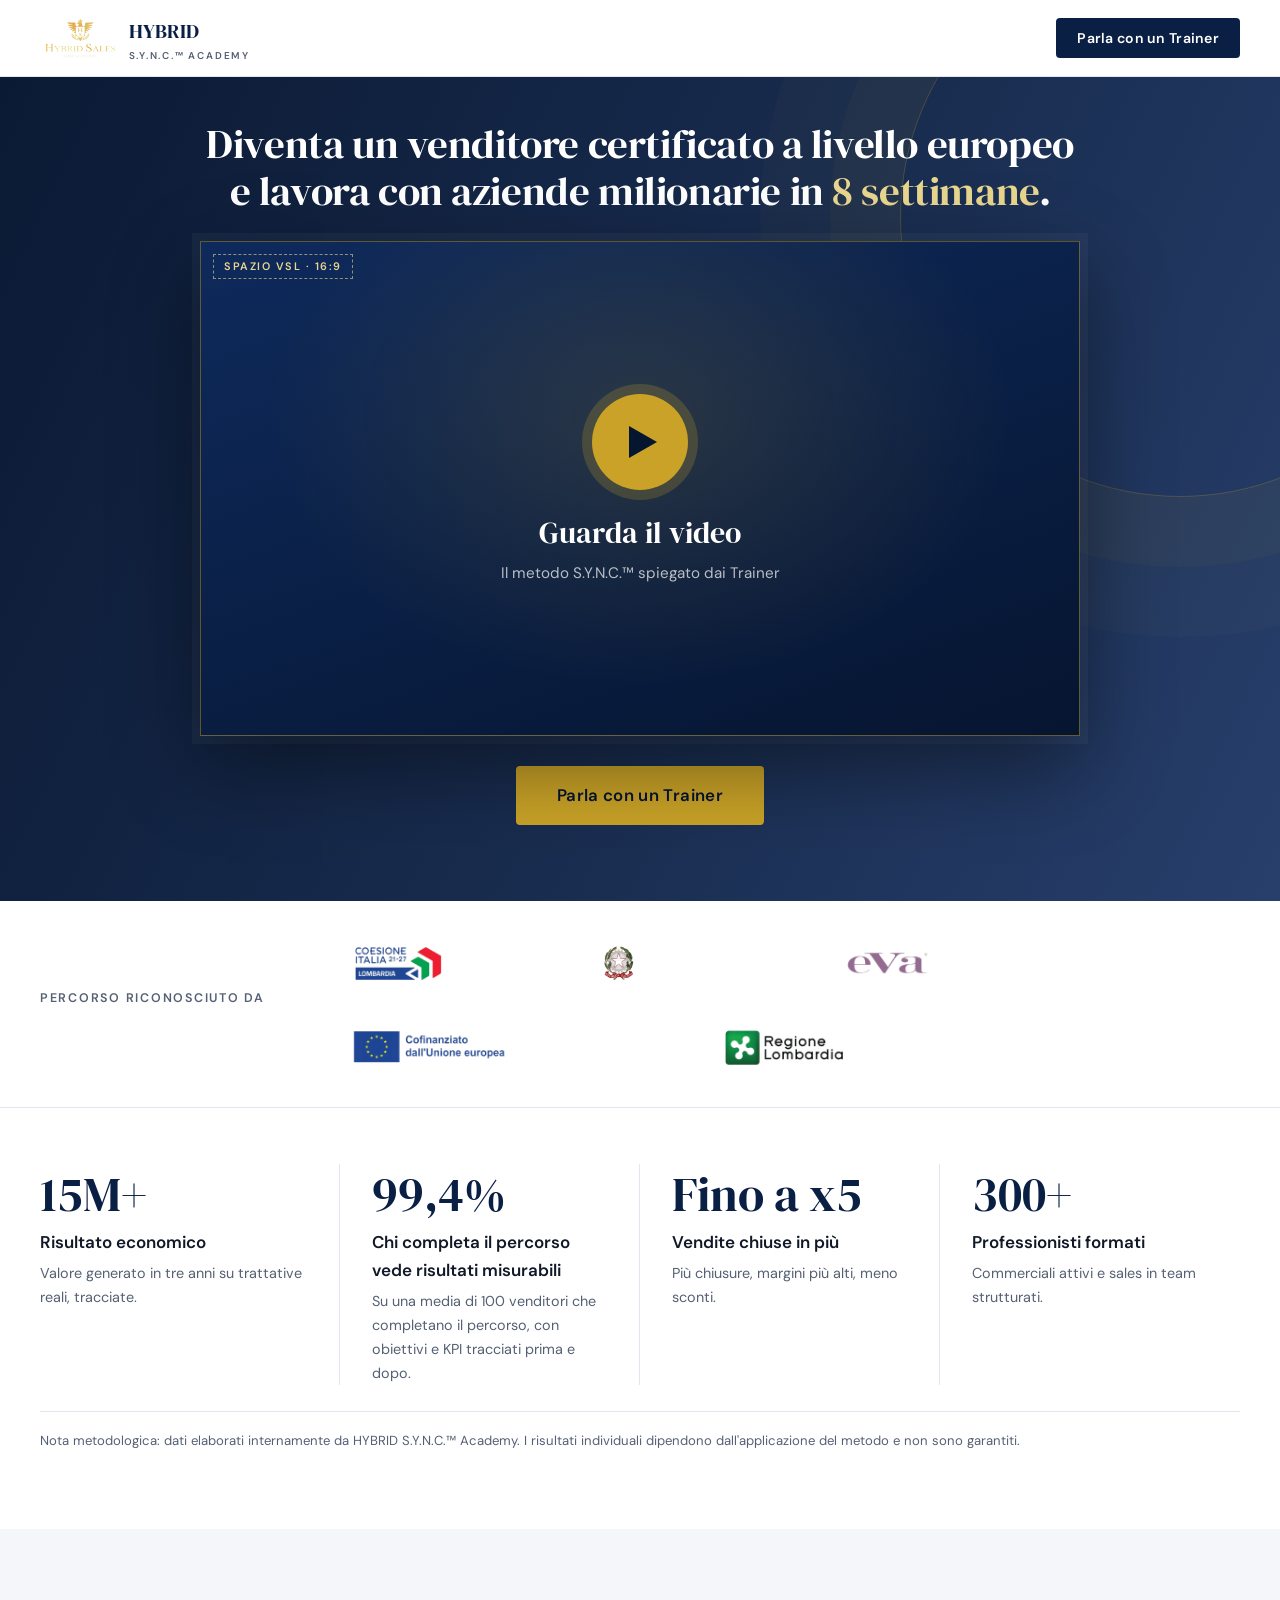
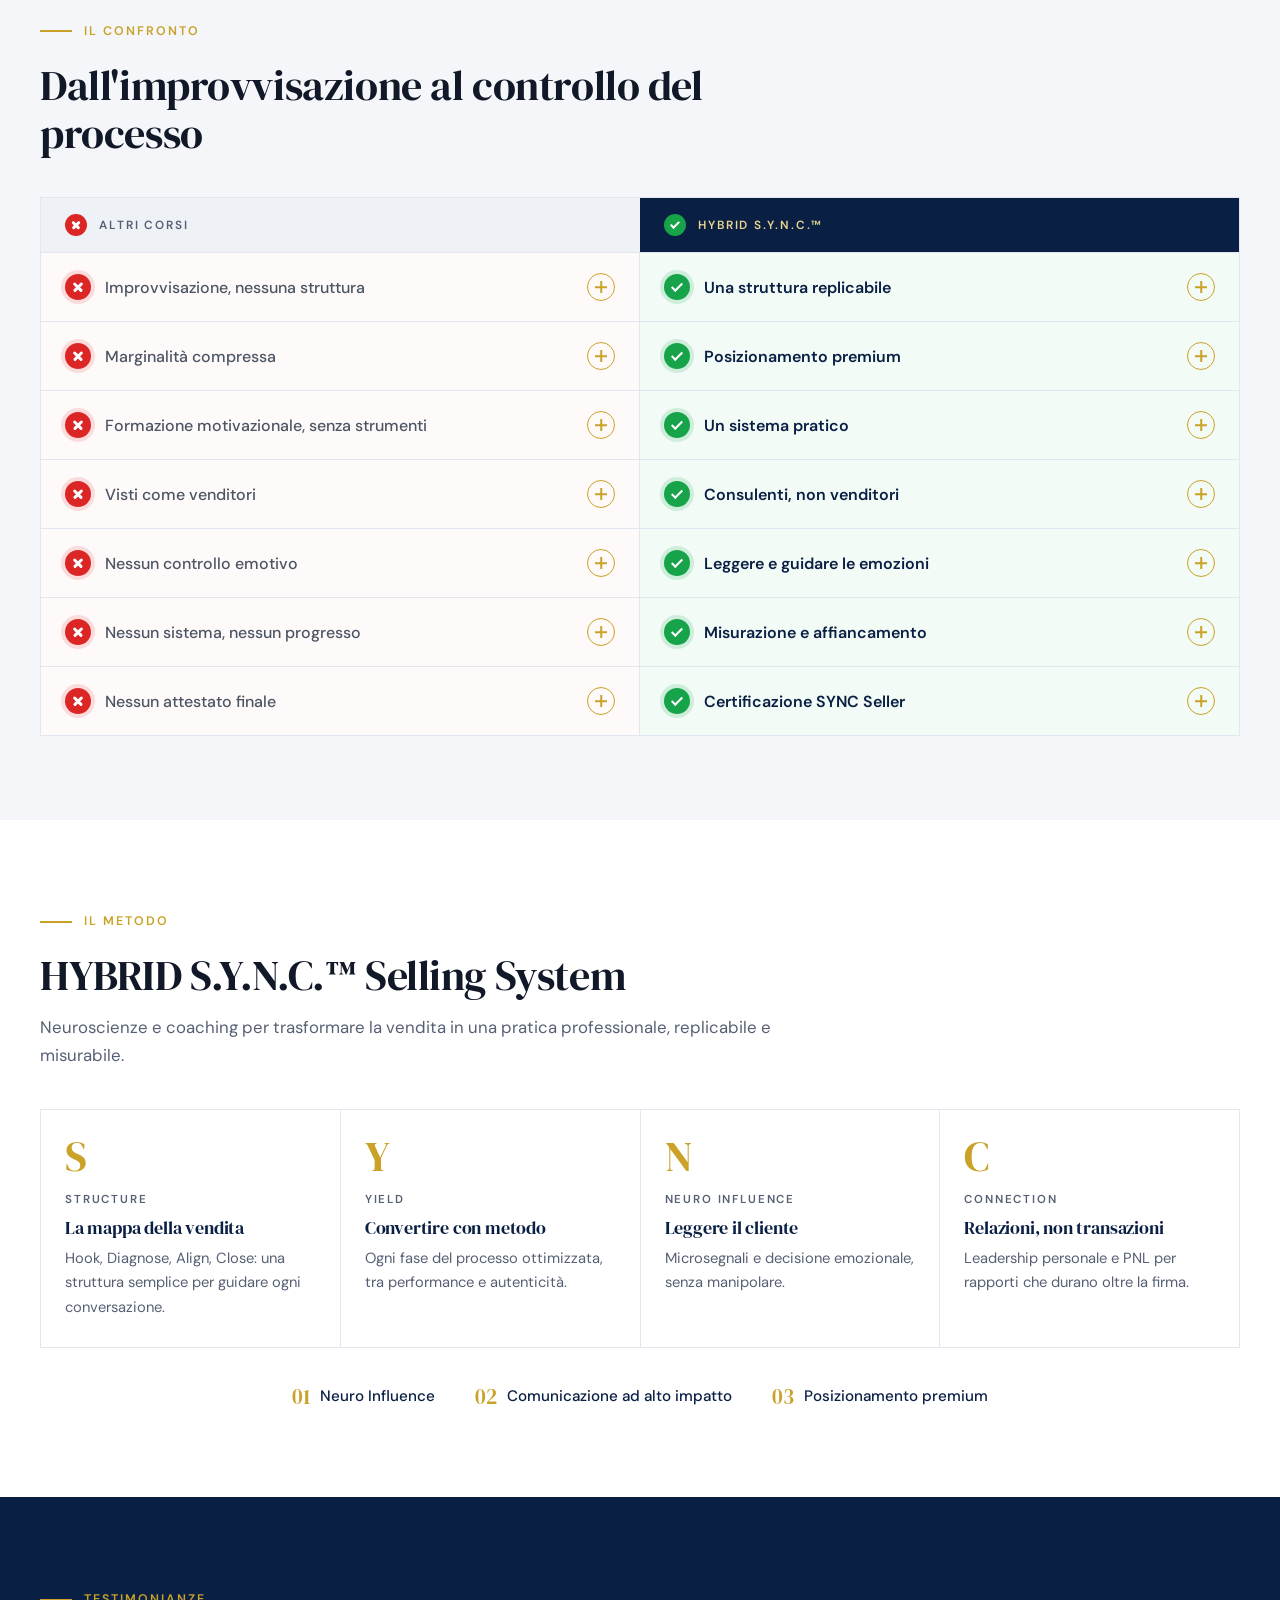
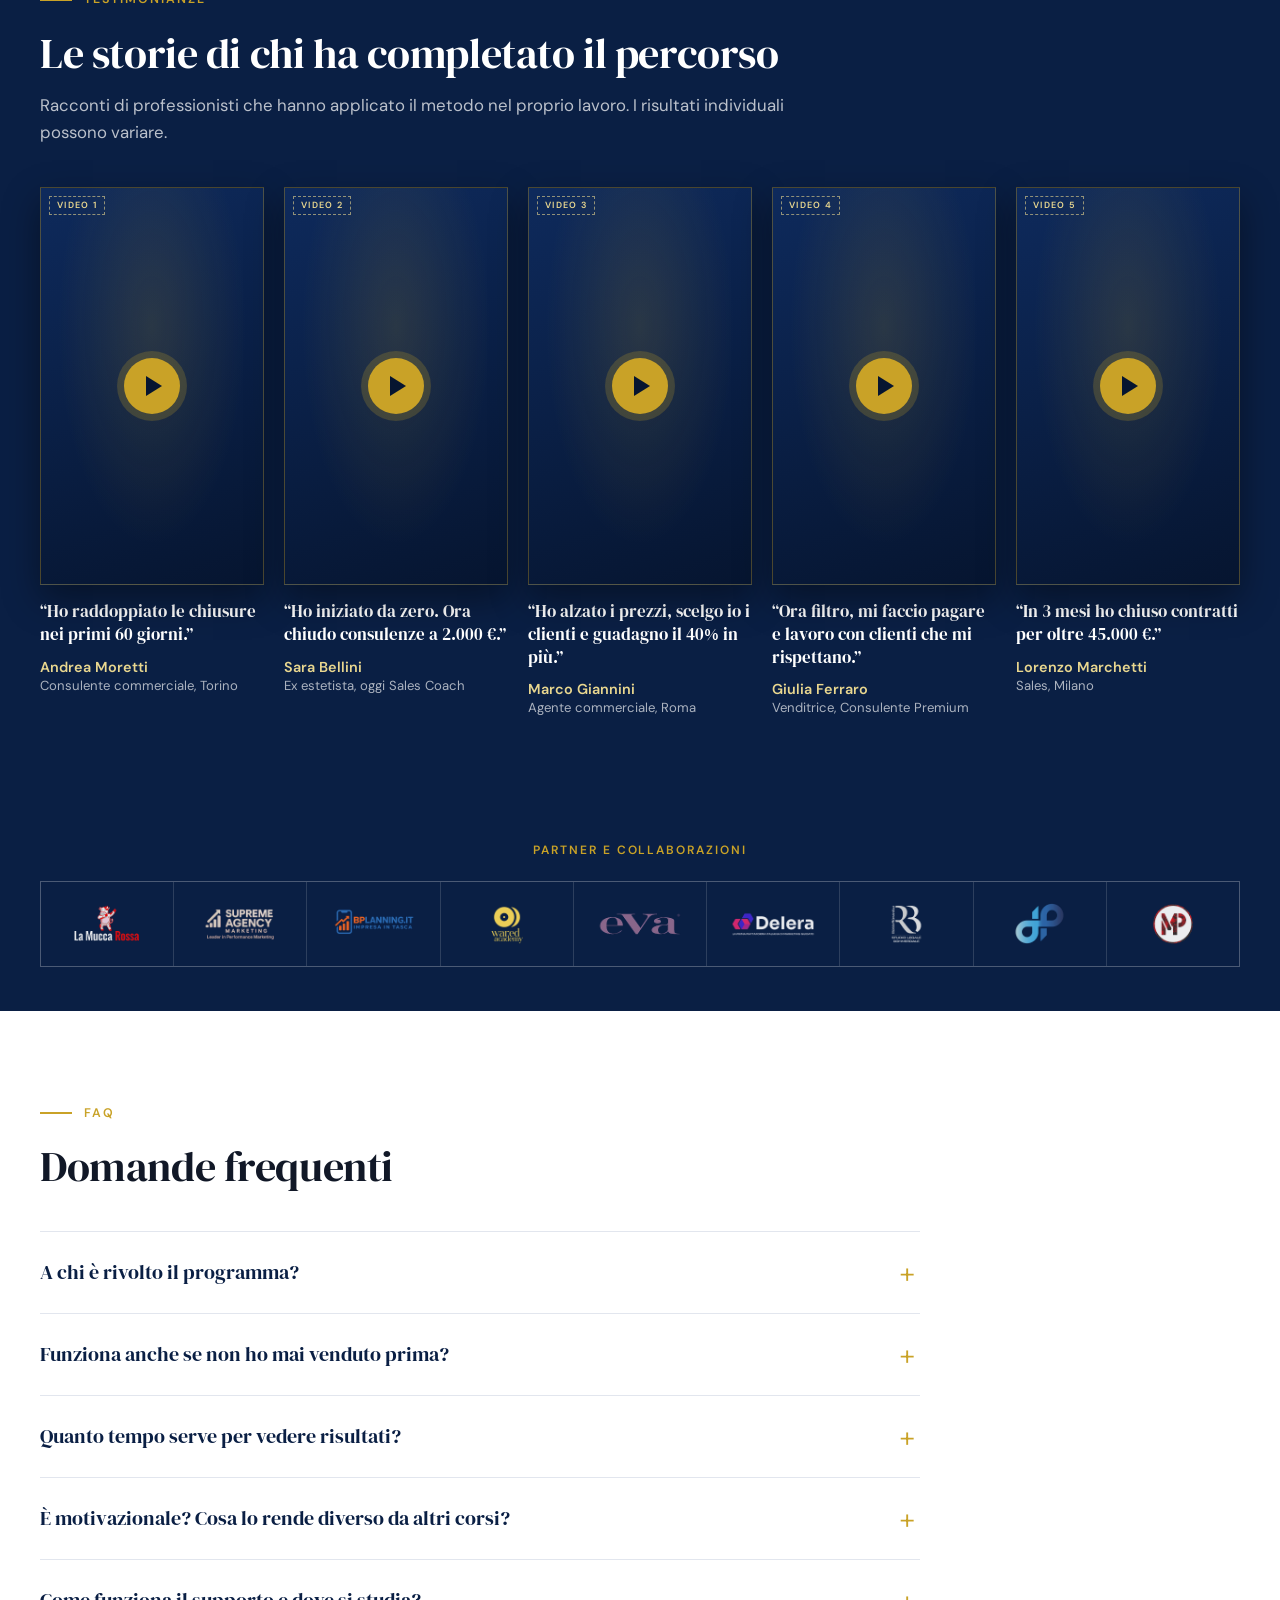
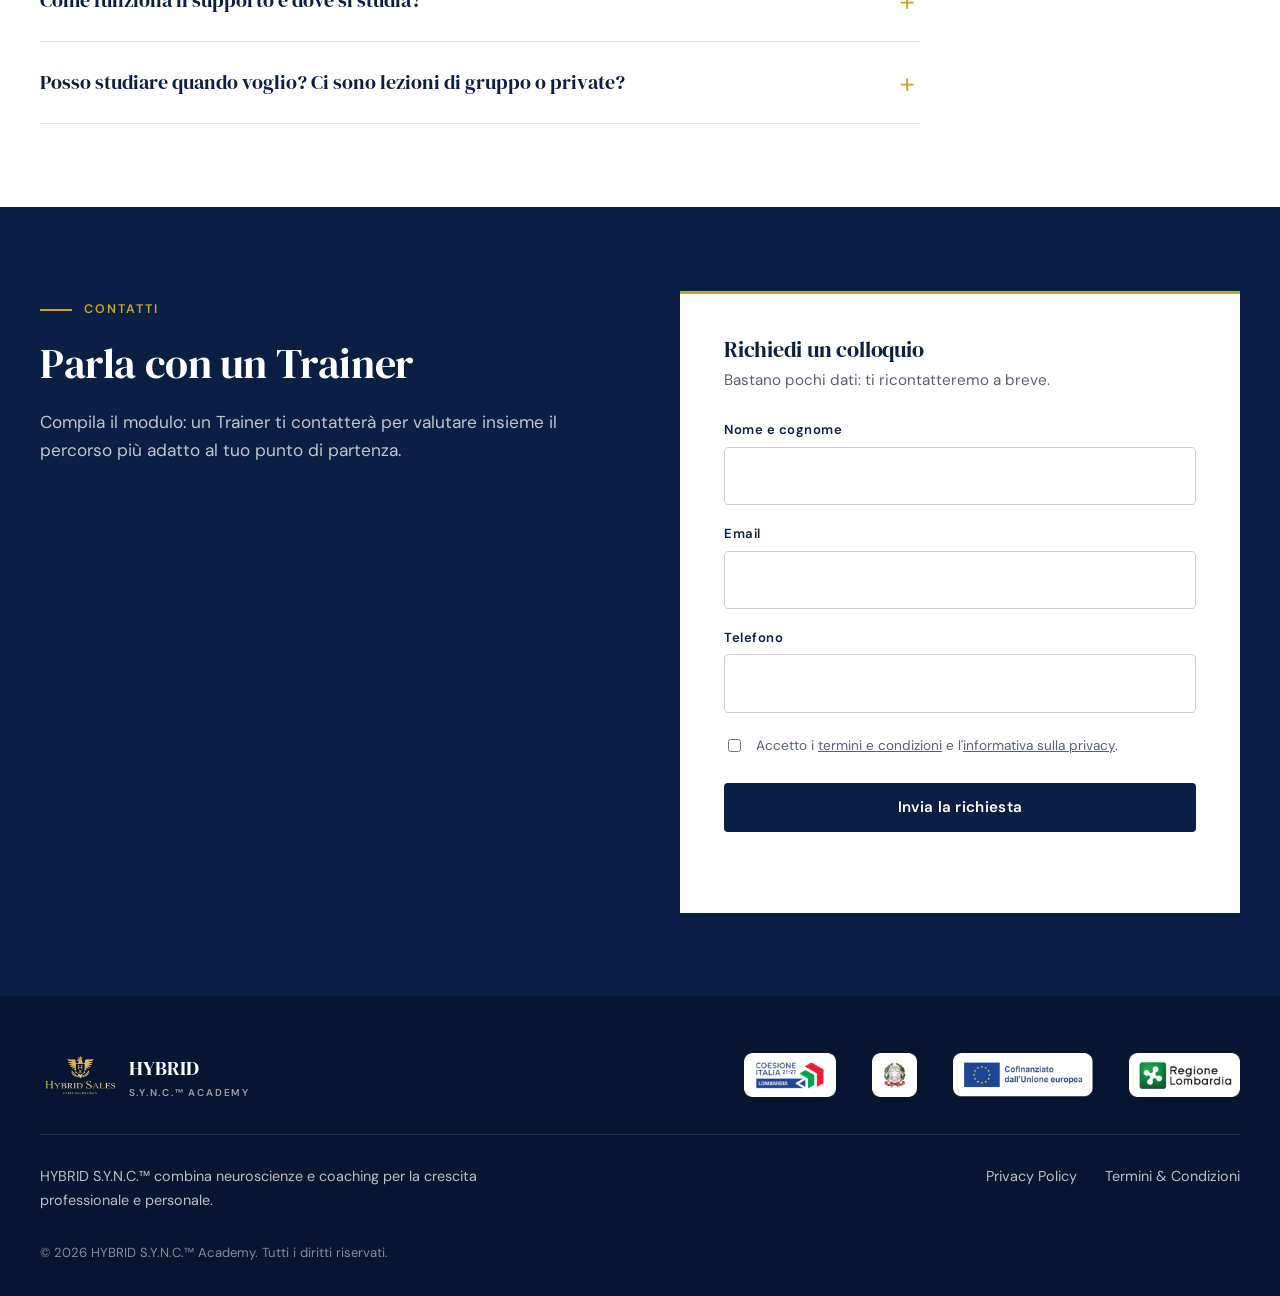
==== commit eb11f0e7: "Fascia istituzionale su due righe: Coesione, Repubblica, Eva / Cofinanziato UE, Regione Lombardia Co" ====
--- a/index.html
+++ b/index.html
@@ -58,9 +58,9 @@
     <div class="logo-row">
       <img src="assets/logo-coesione-italia.png" alt="Coesione Italia 21-27 Lombardia">
       <img class="logo-emblem" src="assets/logo-repubblica-italiana.png" alt="Repubblica Italiana">
+      <img src="assets/logo-eva.png" alt="Eva">
       <img src="assets/logo-ue-cofinanziato.png" alt="Cofinanziato dall'Unione europea">
       <img src="assets/logo-regione-lombardia.png" alt="Regione Lombardia">
-      <img src="assets/logo-eva.png" alt="Eva">
     </div>
   </div>
 </section>
--- a/style.css
+++ b/style.css
@@ -153,6 +153,11 @@
 .logo-row { display: flex; flex-wrap: wrap; align-items: center; gap: 22px 36px; }
 .logo-row img { height: 56px; width: auto; object-fit: contain; }
 .logo-row .logo-emblem { height: 60px; }
+/* Fascia istituzionale: due righe fisse (3 loghi + 2 loghi) */
+.institutional .logo-row { display: grid; max-width: 720px; grid-template-columns: repeat(6, minmax(0, 1fr)); gap: 26px 24px; align-items: center; justify-items: start; }
+.institutional .logo-row img { max-width: 100%; }
+.institutional .logo-row img:nth-child(-n+3) { grid-column: span 2; }
+.institutional .logo-row img:nth-child(n+4) { grid-column: span 3; }
 
 /* ---------- Numeri ---------- */
 .stats { display: grid; grid-template-columns: repeat(4, 1fr); border-top: 1px solid var(--line); }
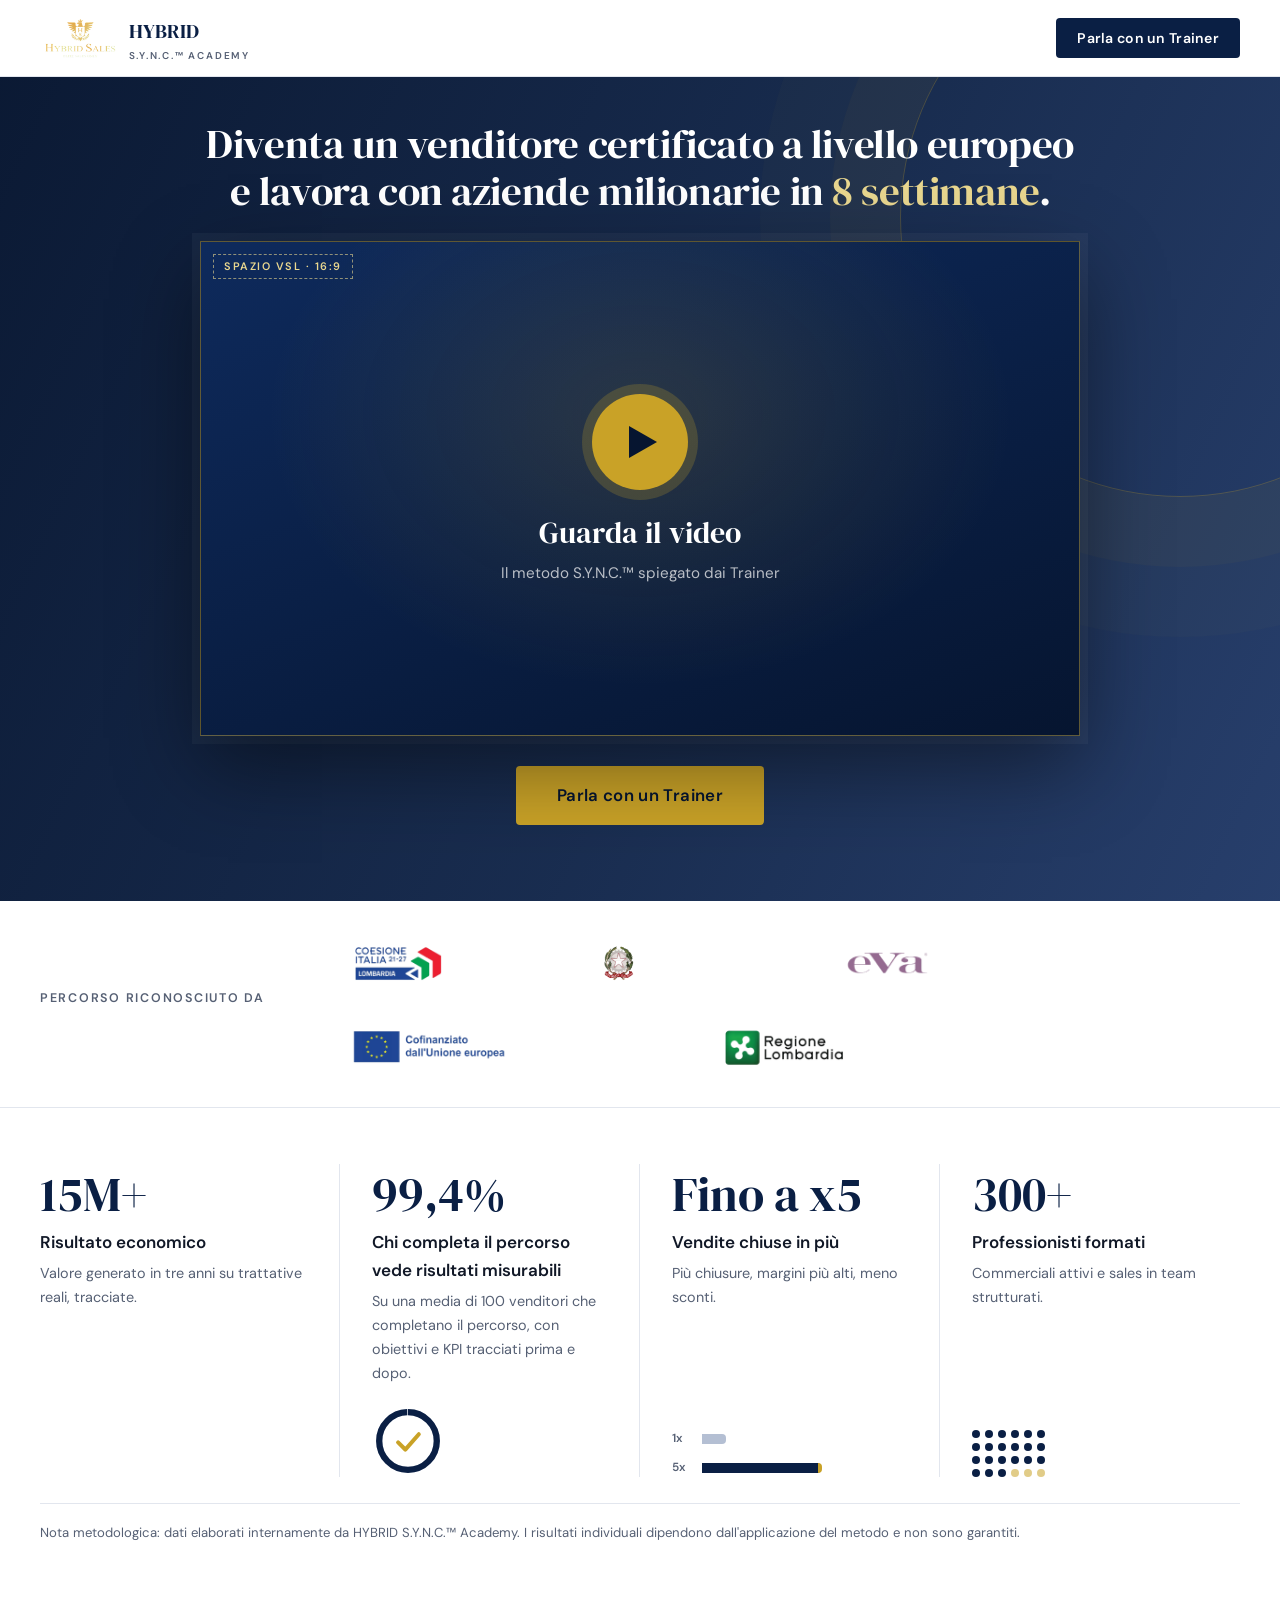
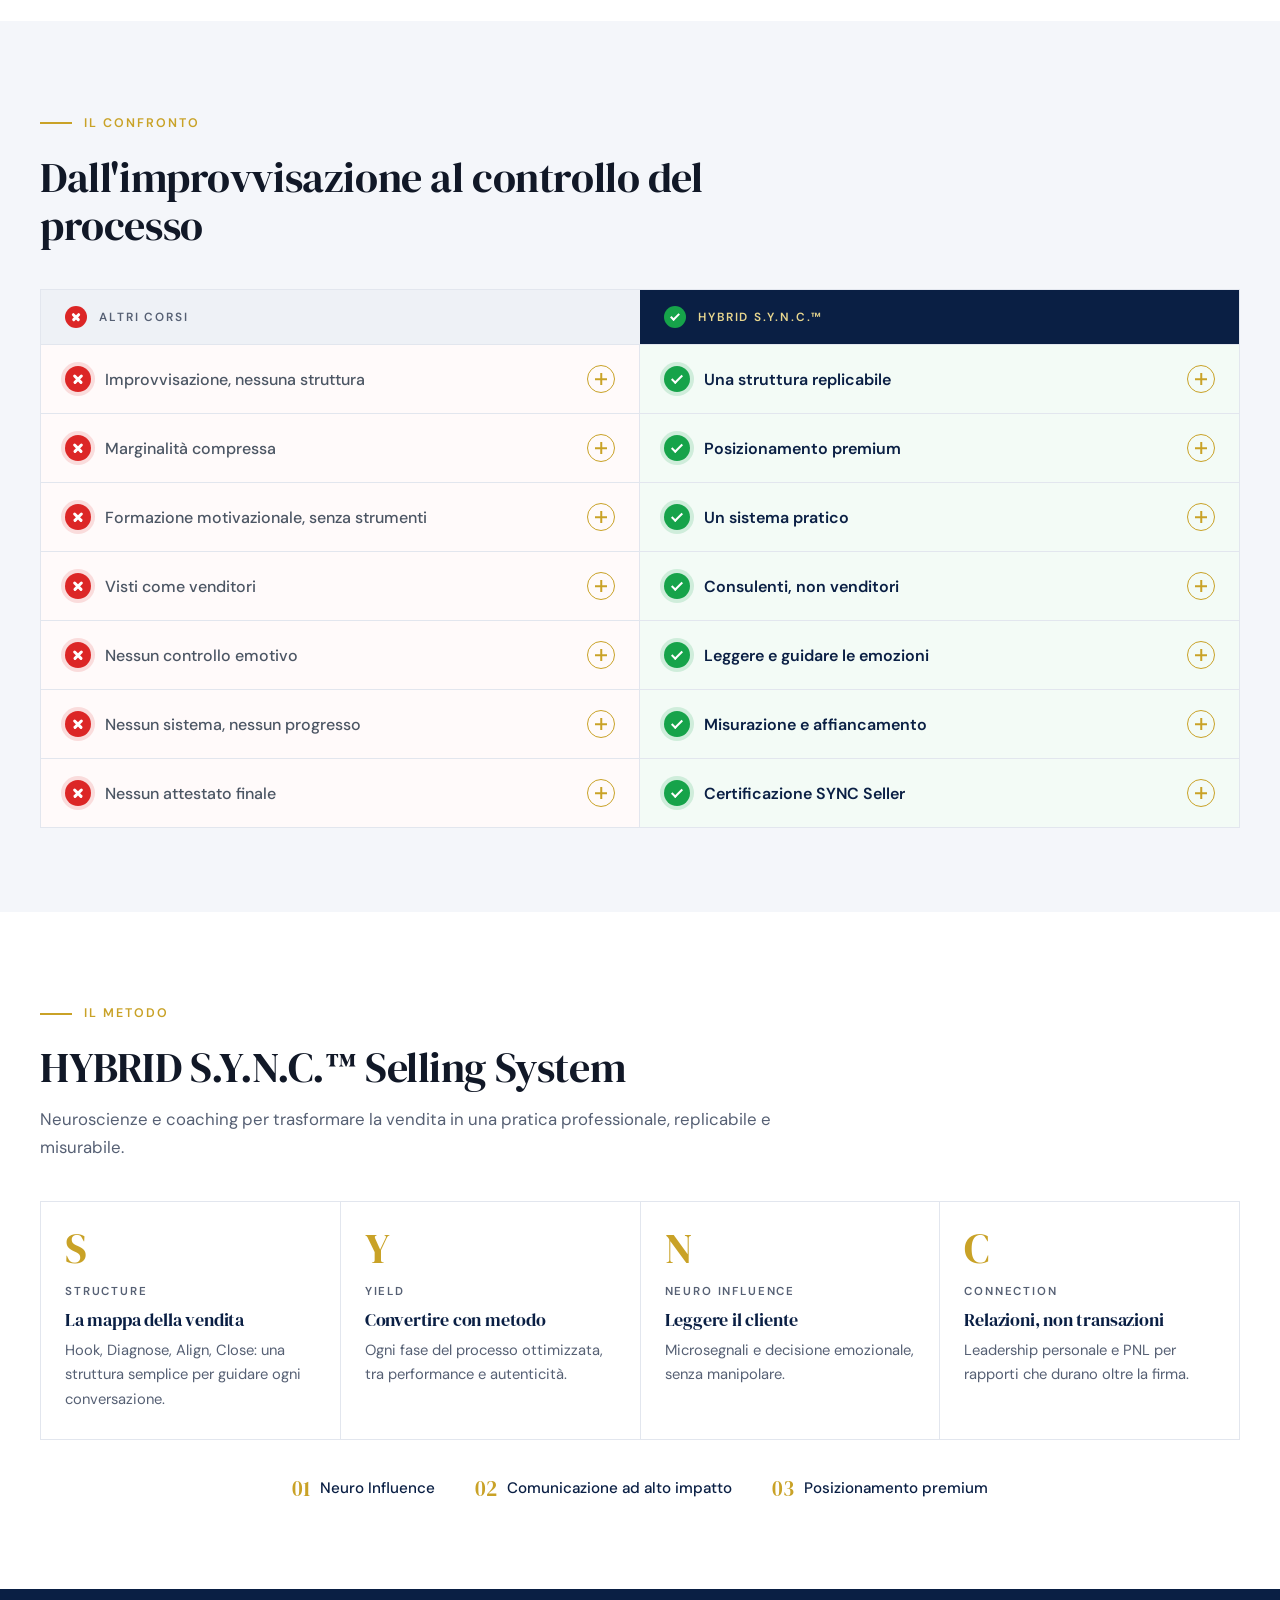
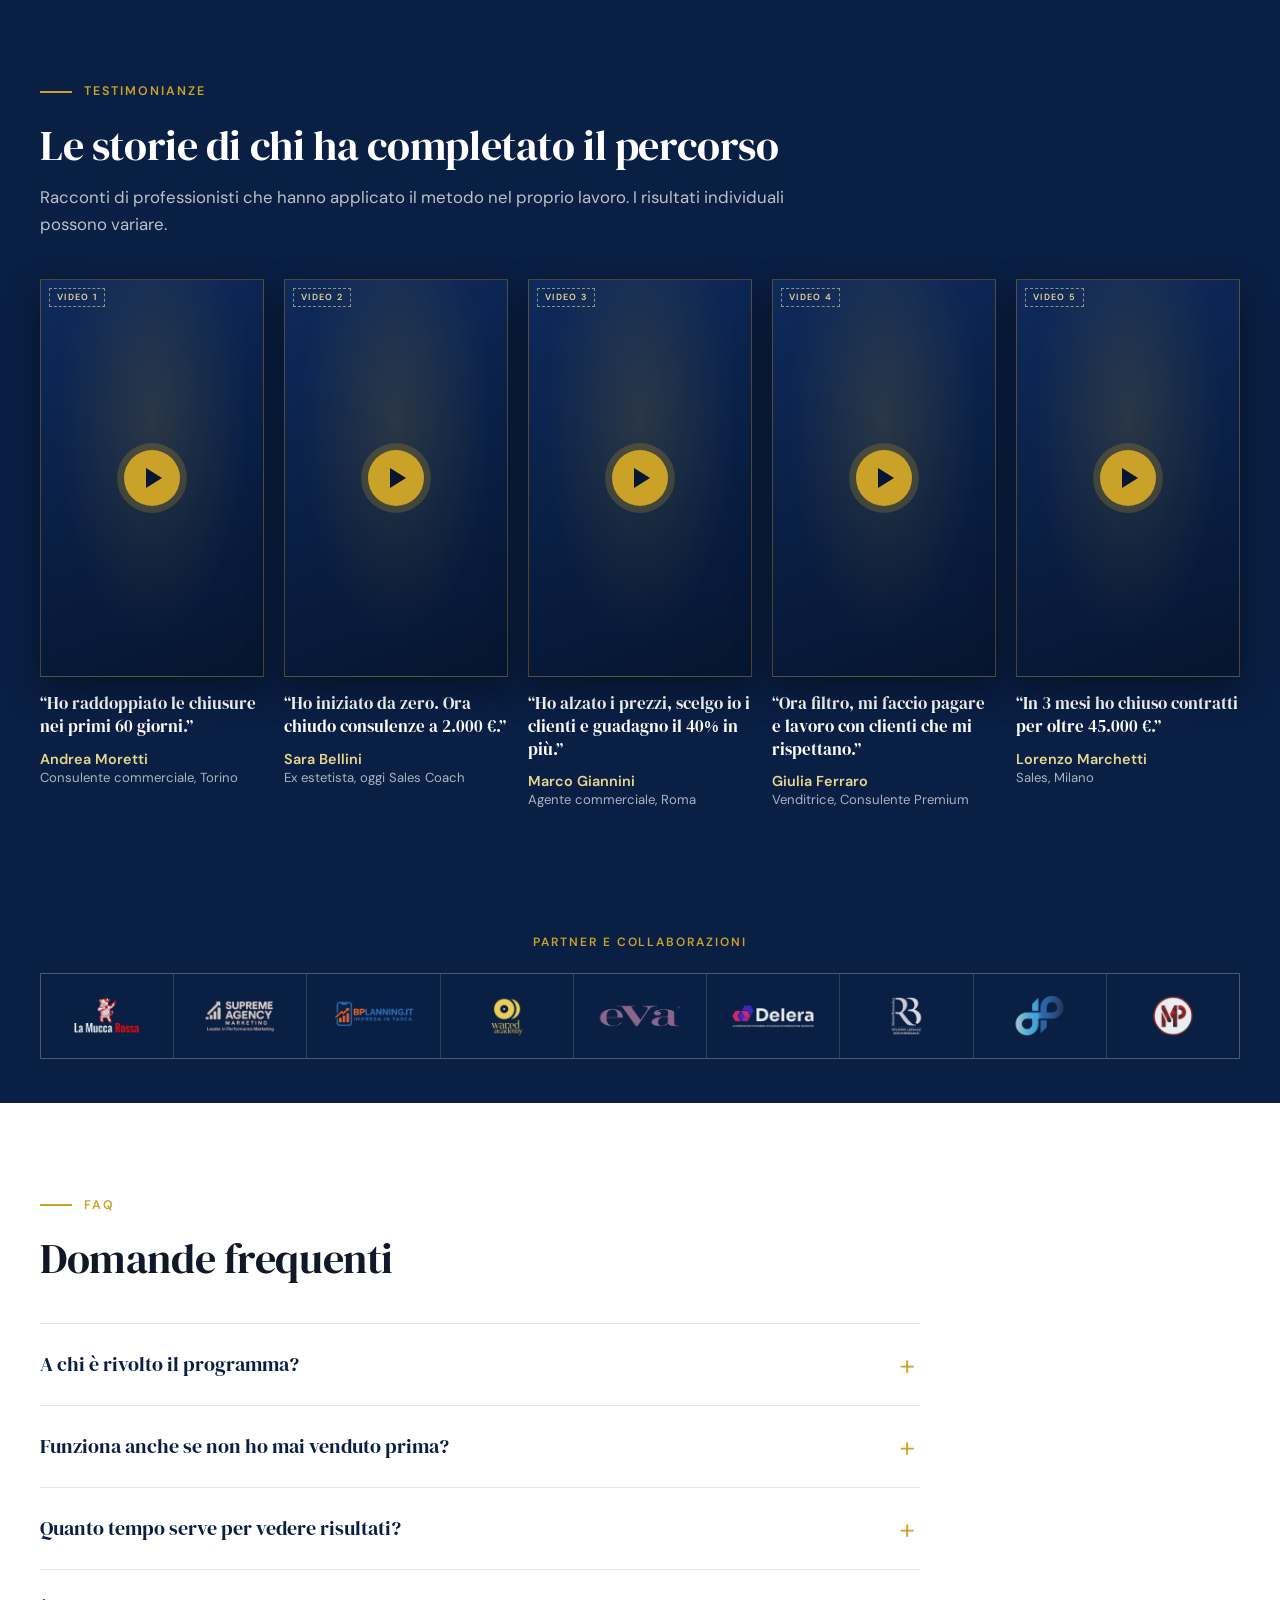
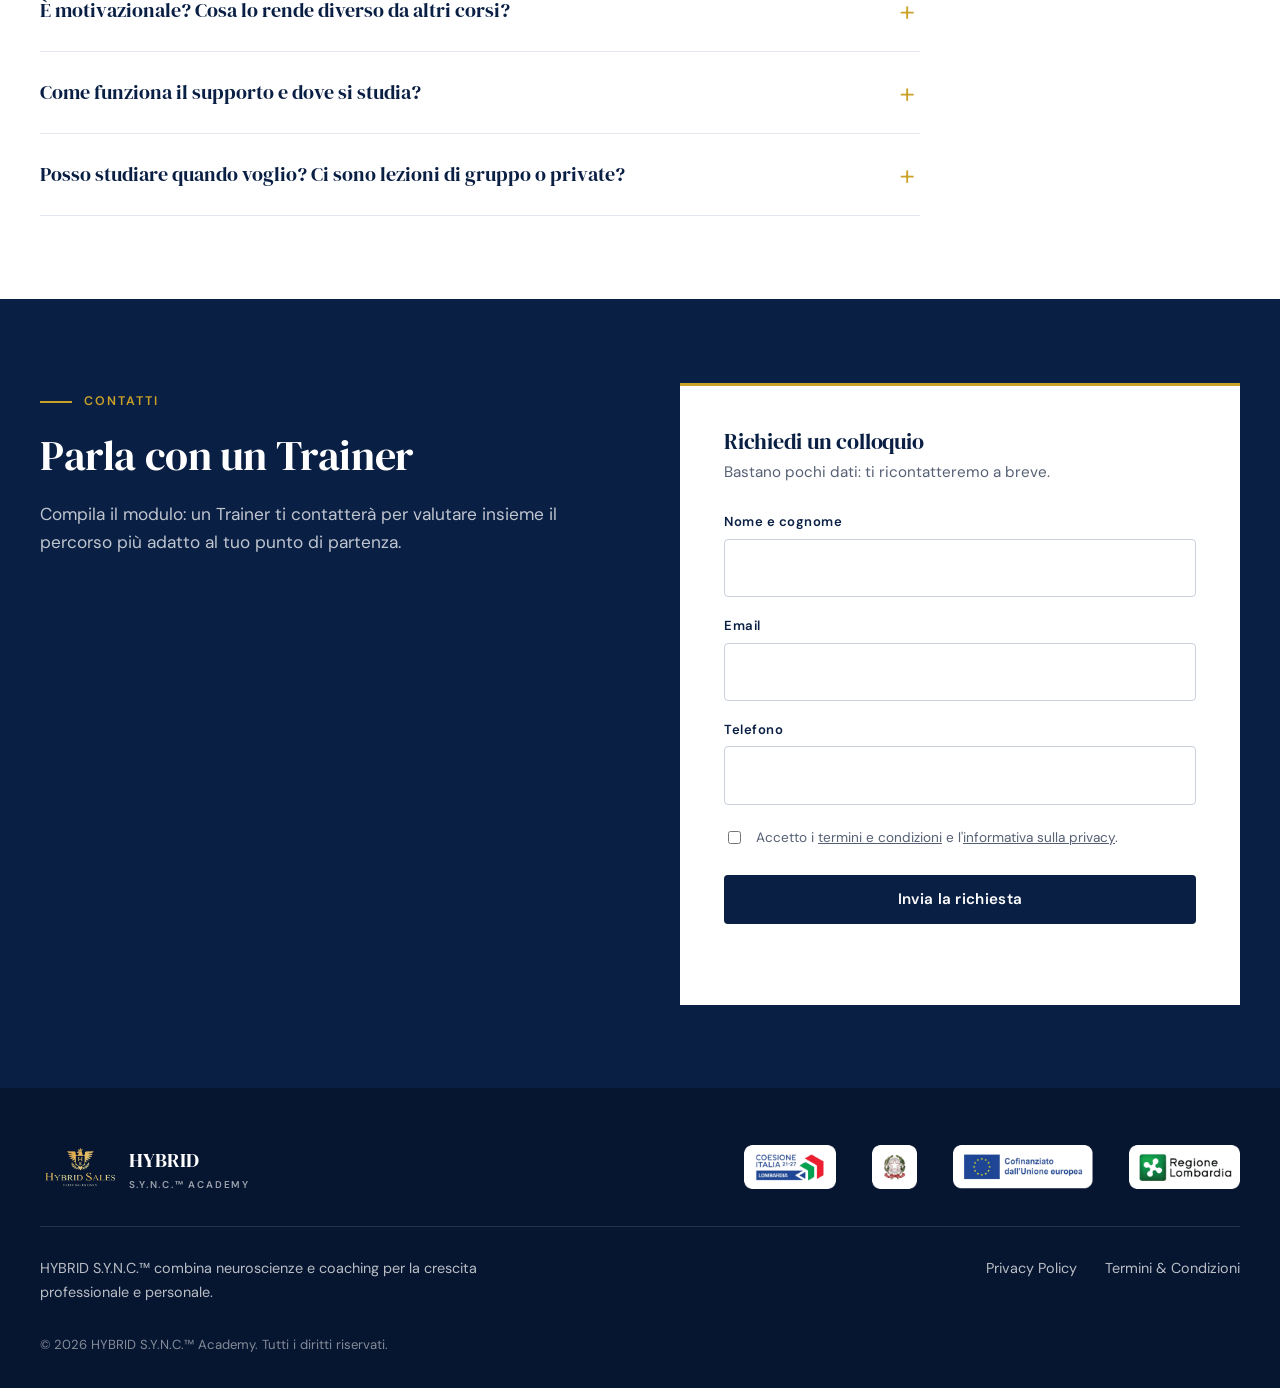
==== commit c81c4c8b: "Mini visual animati accanto alle statistiche (anello 99,4%, barre 1x/5x, punti 300+) Co-Authored-By:" ====
--- a/index.html
+++ b/index.html
@@ -78,16 +78,32 @@
         <div class="stat-value">99,4%</div>
         <div class="stat-label">Chi completa il percorso vede risultati misurabili</div>
         <p>Su una media di 100 venditori che completano il percorso, con obiettivi e KPI tracciati prima e dopo.</p>
+        <div class="stat-viz" aria-hidden="true">
+          <svg class="viz-ring" viewBox="0 0 80 80" width="72" height="72">
+            <circle class="ring-track" cx="40" cy="40" r="32" transform="rotate(-90 40 40)"/>
+            <circle class="ring-fg" cx="40" cy="40" r="32" transform="rotate(-90 40 40)"/>
+            <path class="ring-check" d="M29 41.5 L37 49.5 L52 32.5"/>
+          </svg>
+        </div>
       </div>
       <div class="stat">
         <div class="stat-value">Fino a x5</div>
         <div class="stat-label">Vendite chiuse in più</div>
         <p>Più chiusure, margini più alti, meno sconti.</p>
+        <div class="stat-viz" aria-hidden="true">
+          <div class="viz-bars">
+            <div class="vb-row"><span class="vb-l">1x</span><span class="vb-bar"><i class="vb-fill vb-fill--base"></i></span></div>
+            <div class="vb-row"><span class="vb-l">5x</span><span class="vb-bar"><i class="vb-fill vb-fill--top"></i></span></div>
+          </div>
+        </div>
       </div>
       <div class="stat">
         <div class="stat-value">300+</div>
         <div class="stat-label">Professionisti formati</div>
         <p>Commerciali attivi e sales in team strutturati.</p>
+        <div class="stat-viz" aria-hidden="true">
+          <div class="viz-dots"><i></i><i></i><i></i><i></i><i></i><i></i><i></i><i></i><i></i><i></i><i></i><i></i><i></i><i></i><i></i><i></i><i></i><i></i><i></i><i></i><i></i><i></i><i></i><i></i></div>
+        </div>
       </div>
     </div>
     <!-- TODO: verificare che "media di 100 venditori" e "fino a x5" siano documentabili; completare la nota con fonte e criteri (campione, periodo, definizione di "risultato misurabile": fatturato, appuntamenti, chiusure?). -->
--- a/style.css
+++ b/style.css
@@ -390,3 +390,46 @@
   html { scroll-behavior: auto; }
   * { transition: none !important; }
 }
+
+/* ---------- Mini visual dei dati (solo il numero scritto, nessun andamento inventato) ---------- */
+.stat { display: grid; grid-template-columns: minmax(0, 1fr); grid-template-areas: "value" "label" "text" "viz"; grid-template-rows: auto auto 1fr auto; }
+.stat-value { grid-area: value; }
+.stat-label { grid-area: label; }
+.stat > p { grid-area: text; }
+.stat-viz { grid-area: viz; margin-top: 20px; justify-self: start; }
+
+.viz-ring { display: block; }
+.ring-check { fill: none; stroke: var(--gold); stroke-width: 4.5; stroke-linecap: round; stroke-linejoin: round; stroke-dasharray: 40; transition: stroke-dashoffset .6s ease 1s; stroke-dashoffset: 0; }
+.viz-armed .stat:not(.is-in) .ring-check { stroke-dashoffset: 40; }
+.ring-track, .ring-fg { fill: none; stroke-width: 7; }
+.ring-track { stroke: var(--line); }
+.ring-fg { stroke: var(--navy); stroke-dasharray: 199.85 201.06; transition: stroke-dasharray 1.1s cubic-bezier(.2,.7,.2,1) .15s; }
+
+.viz-bars { width: 150px; display: grid; gap: 9px; }
+.vb-row { display: grid; grid-template-columns: 22px 1fr; align-items: center; gap: 8px; }
+.vb-l { font-size: 0.74rem; font-weight: 600; letter-spacing: 0.04em; color: var(--muted); }
+.vb-bar { display: block; height: 10px; }
+.vb-fill { display: block; height: 100%; border-radius: 0 4px 4px 0; transform-origin: left center; transition: transform 0.9s cubic-bezier(.2,.7,.2,1) .15s; }
+.vb-fill--base { width: 20%; background: #b4bfd3; }
+.vb-fill--top { width: 100%; background: var(--navy); border-right: 4px solid var(--gold); box-sizing: border-box; transition-delay: .45s; }
+
+.viz-dots { width: 79px; display: grid; grid-template-columns: repeat(6, 8px); gap: 5px; }
+.viz-dots i { display: block; width: 8px; height: 8px; border-radius: 50%; background: var(--navy); transition: opacity .4s ease, transform .4s ease; }
+.viz-dots i:nth-last-child(-n+3) { background: var(--gold); opacity: .55; }
+
+/* Animazione all'ingresso (attivata da script.js; senza JS il visual appare già completo) */
+.viz-armed .stat:not(.is-in) .ring-fg { stroke-dasharray: 0 201.06; }
+.viz-armed .stat:not(.is-in) .vb-fill { transform: scaleX(0); }
+.viz-armed .stat:not(.is-in) .viz-dots i { opacity: 0; transform: scale(.4); }
+.viz-armed .stat.is-in .viz-dots i { transition-delay: calc(var(--i, 0) * 25ms + .2s); }
+
+/* Tablet e telefono: il visual sta a destra del numero */
+@media (max-width: 1040px) {
+  .stat { grid-template-columns: minmax(0, 1fr) auto; grid-template-areas: "value viz" "label label" "text text"; grid-template-rows: auto; align-content: start; column-gap: 16px; }
+  .stat-viz { margin-top: 0; justify-self: end; align-self: center; }
+  .viz-ring { width: 64px; height: 64px; }
+  .viz-bars { width: 128px; }
+}
+@media (prefers-reduced-motion: reduce) {
+  .ring-fg, .ring-check, .vb-fill, .viz-dots i { transition: none !important; }
+}
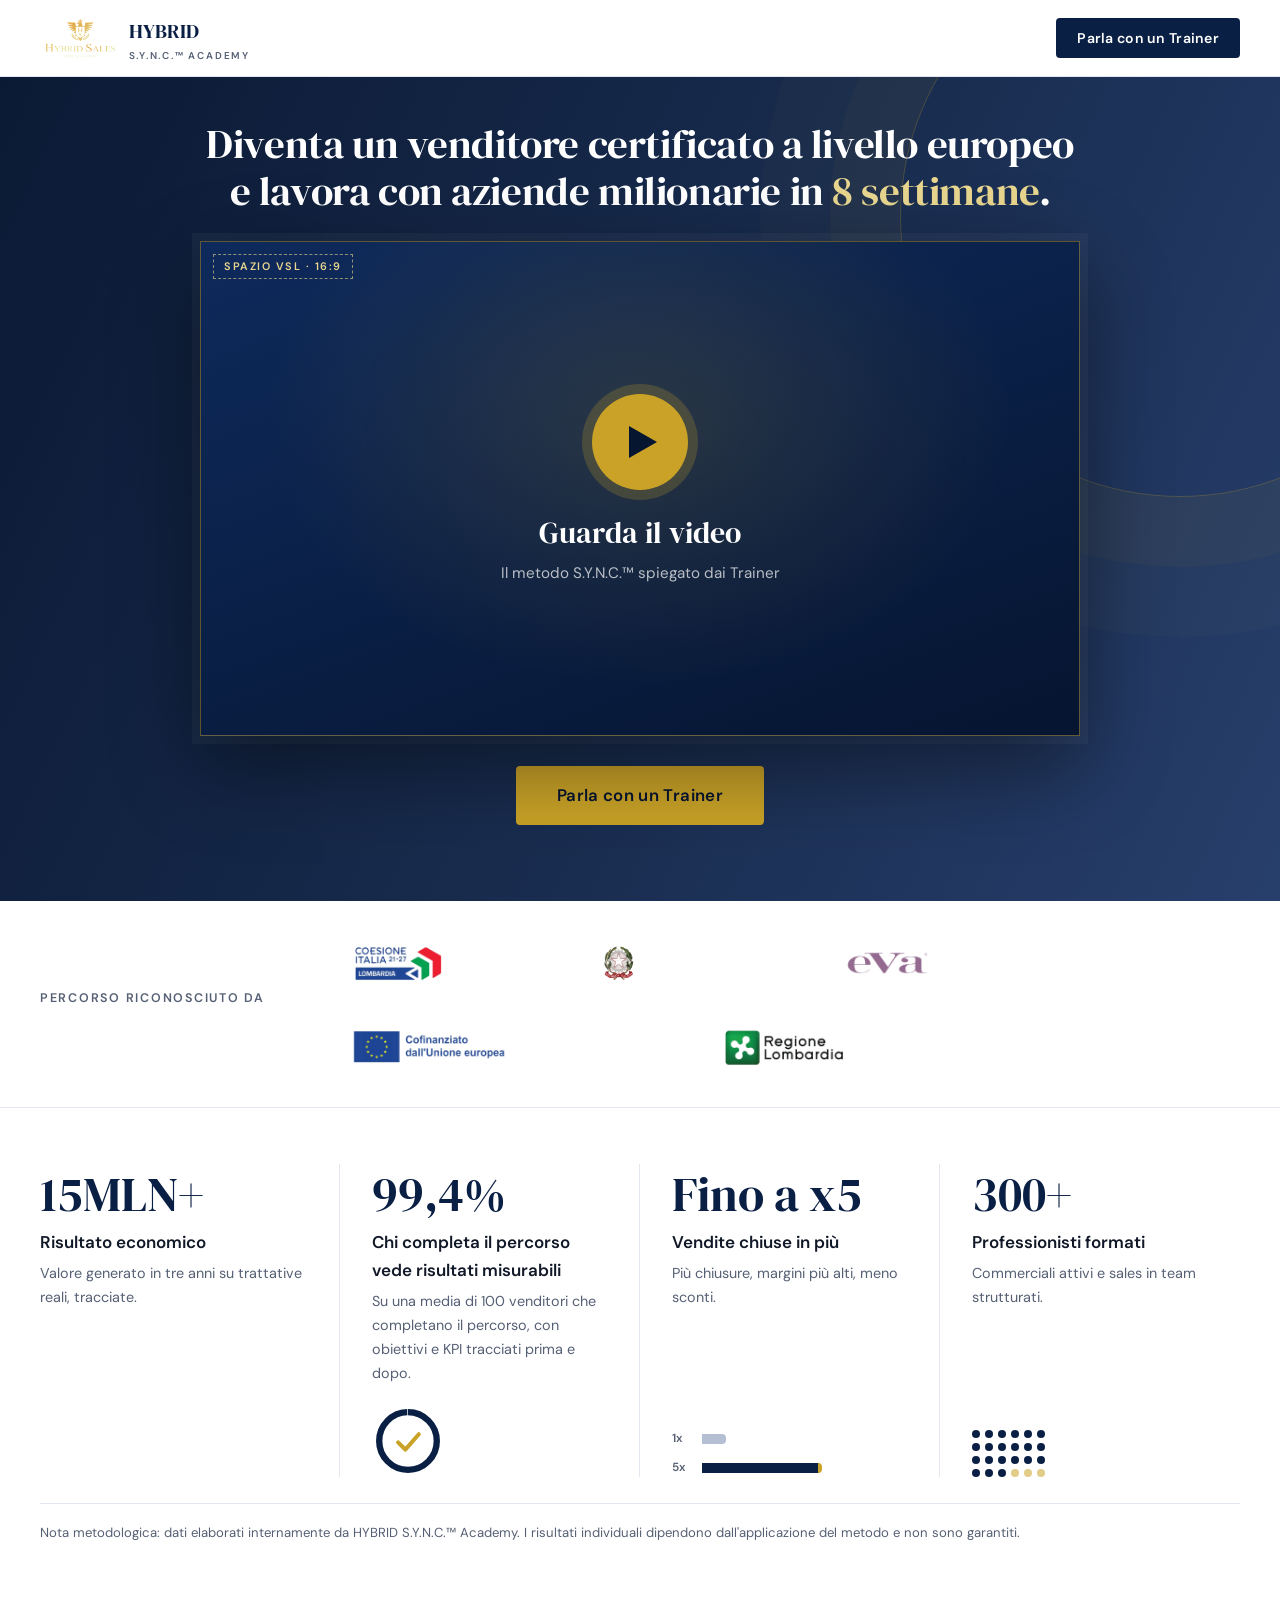
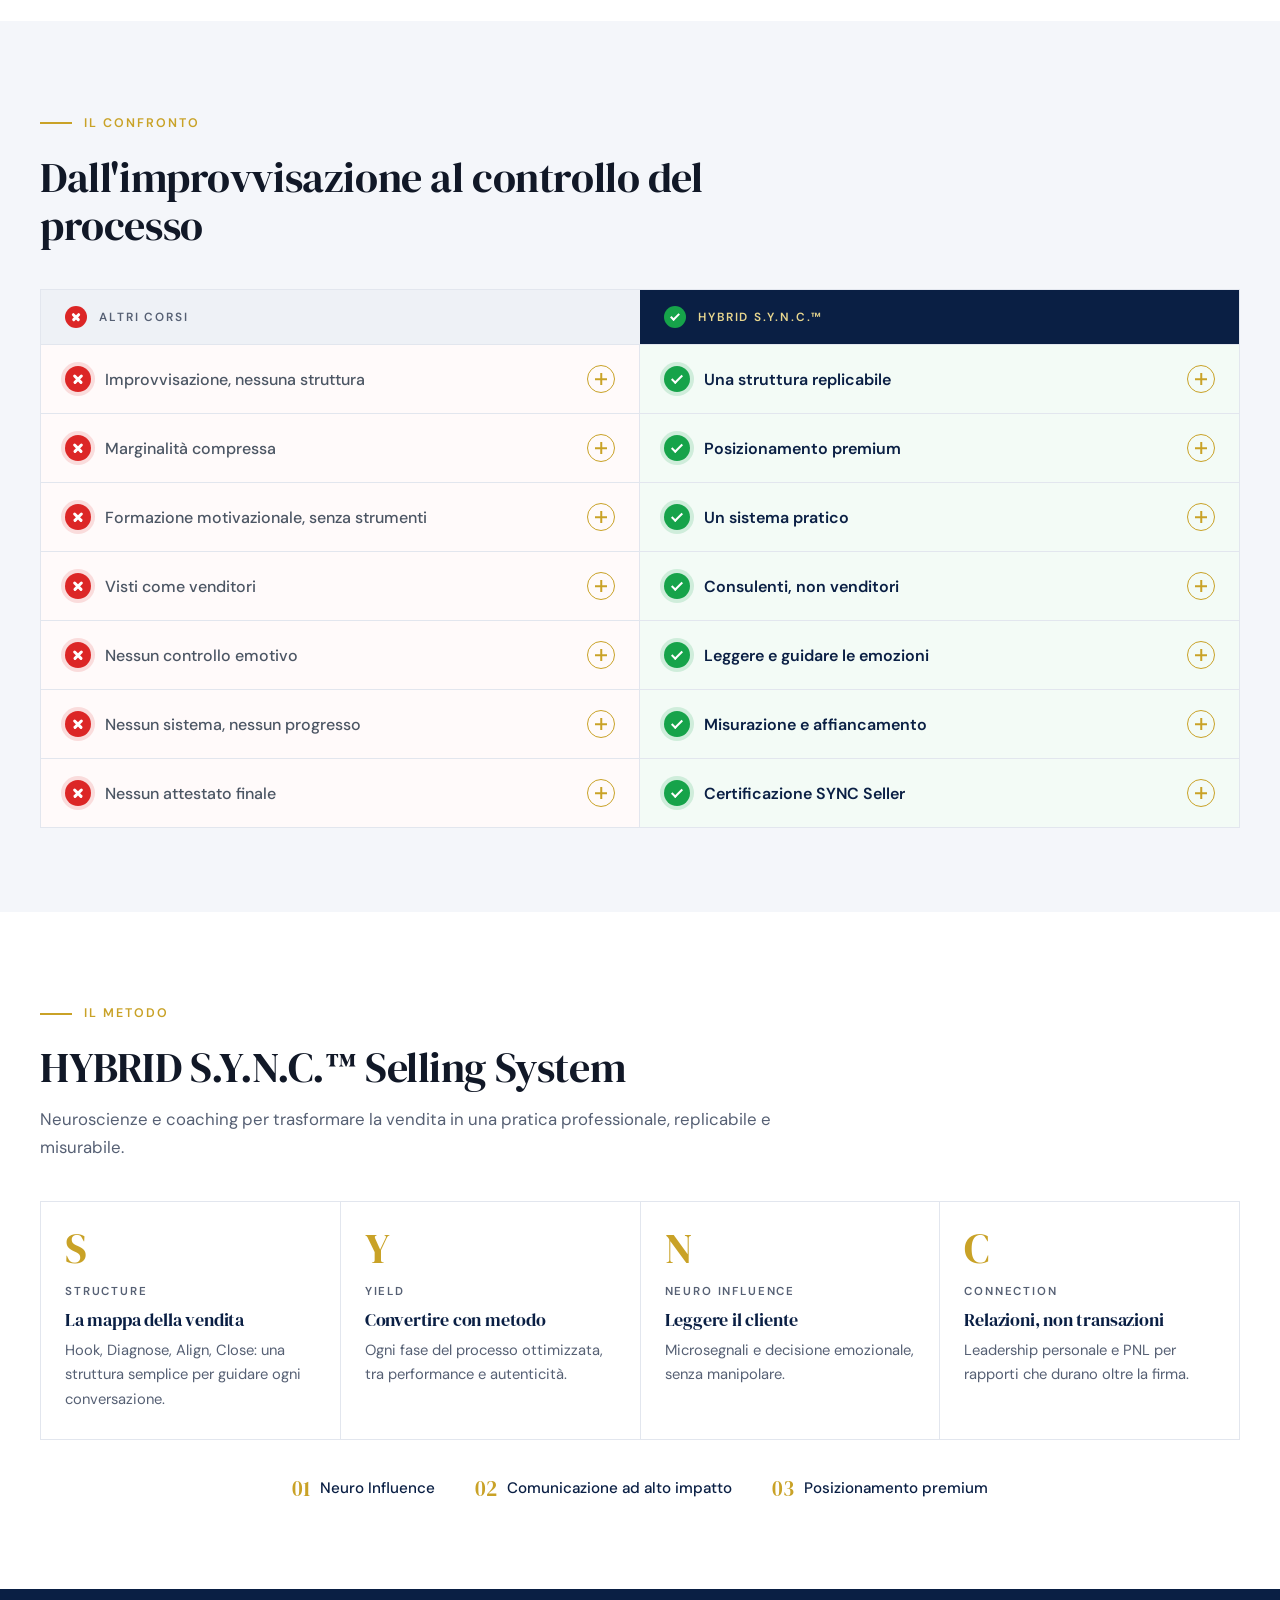
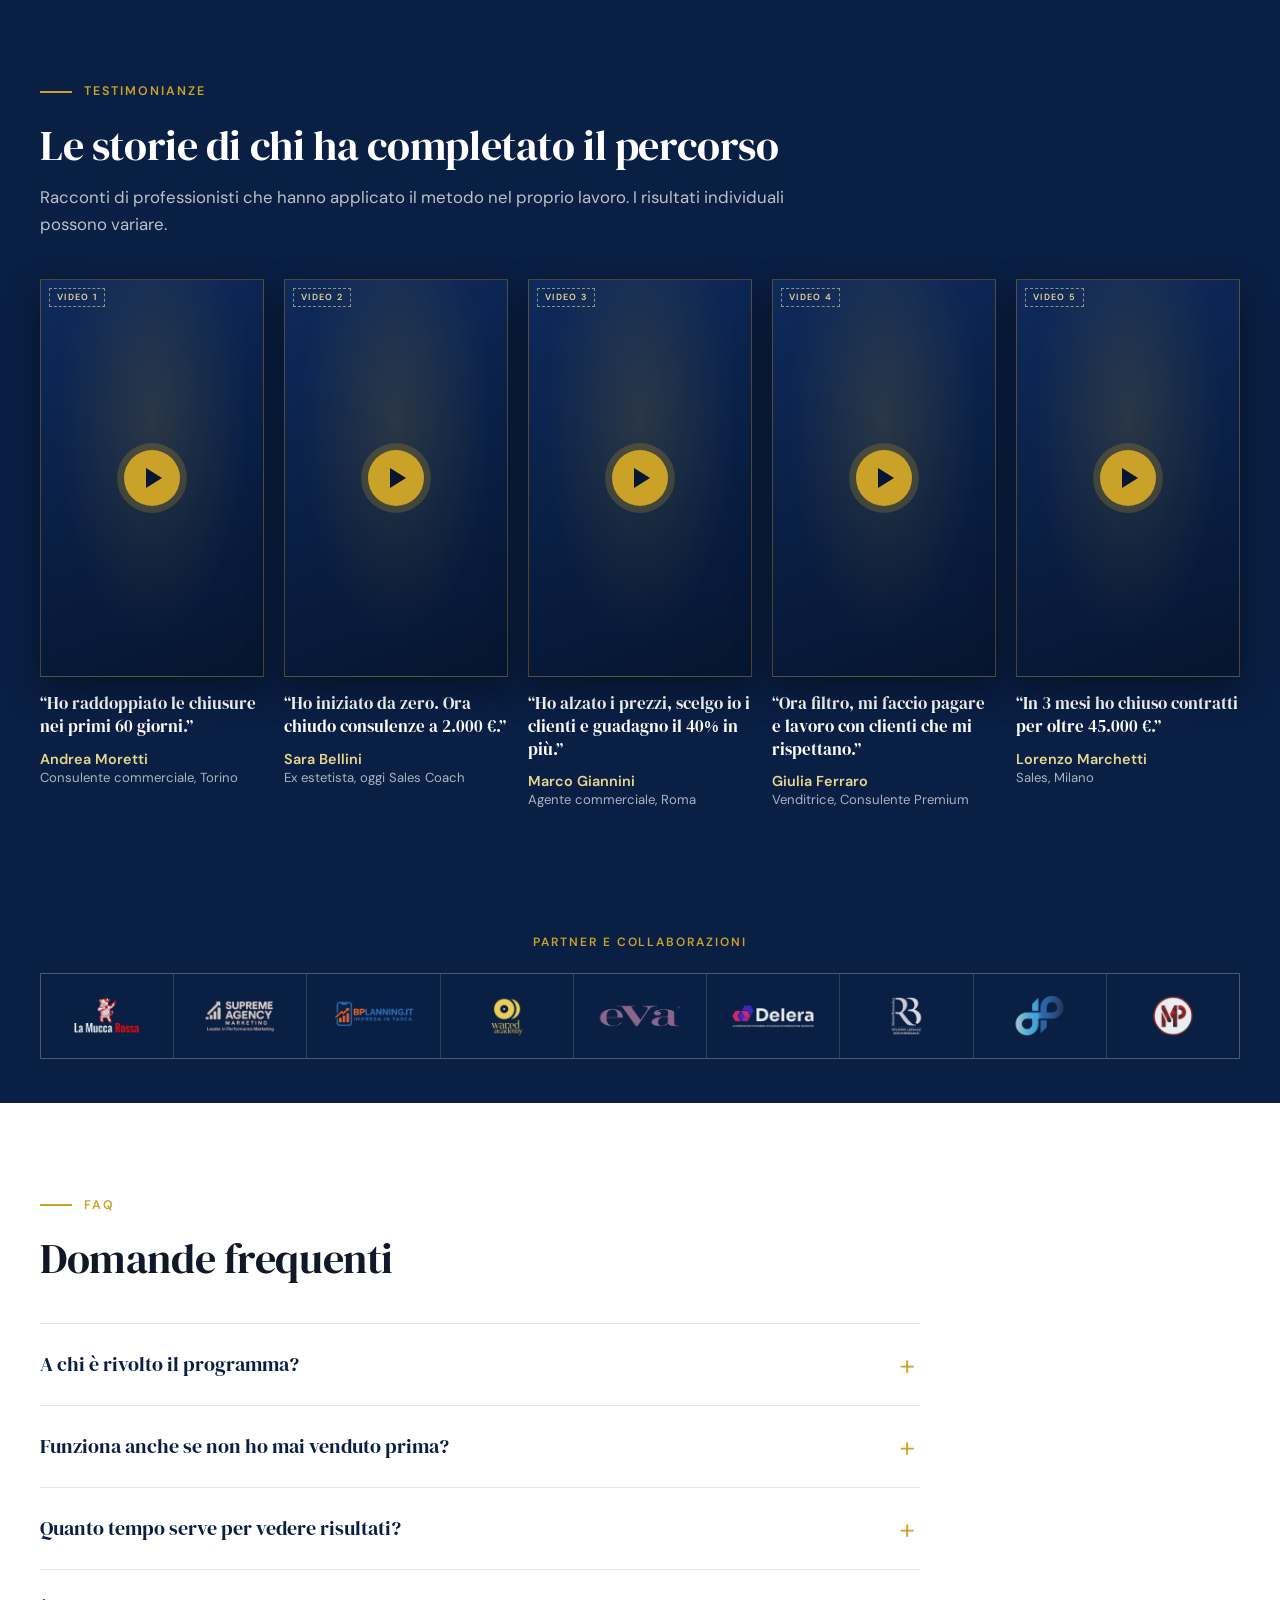
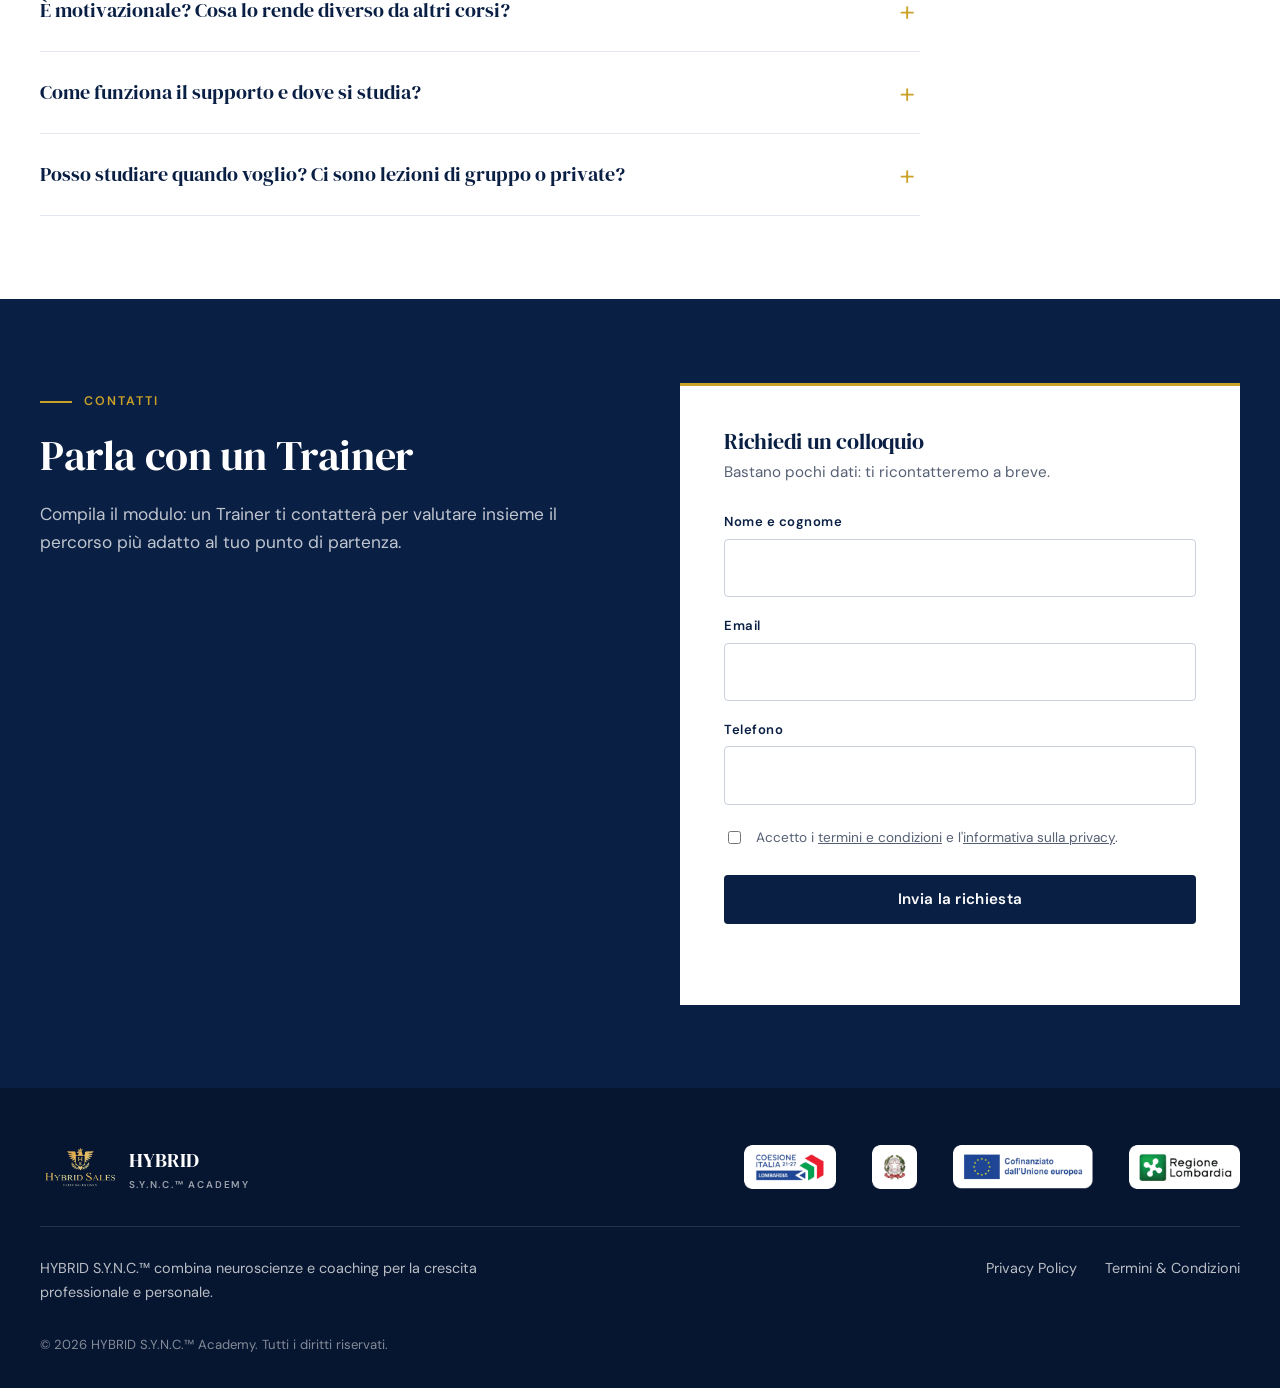
==== commit 7073196b: "Statistica risultato economico: 15MLN+ Co-Authored-By: Claude Sonnet 5 <noreply@anthropic.com> Claud" ====
--- a/index.html
+++ b/index.html
@@ -9,7 +9,7 @@
   <link rel="preconnect" href="https://fonts.googleapis.com">
   <link rel="preconnect" href="https://fonts.gstatic.com" crossorigin>
   <link href="https://fonts.googleapis.com/css2?family=DM+Sans:wght@400;500;600&family=DM+Serif+Display&display=swap" rel="stylesheet">
-  <link rel="stylesheet" href="style.css">
+  <link rel="stylesheet" href="style.css?v=20260921a">
 </head>
 <body>
 
@@ -70,7 +70,7 @@
   <div class="wrap">
     <div class="stats">
       <div class="stat">
-        <div class="stat-value">15M+</div>
+        <div class="stat-value">15MLN+</div>
         <div class="stat-label">Risultato economico</div>
         <p>Valore generato in tre anni su trattative reali, tracciate.</p>
       </div>
@@ -80,9 +80,9 @@
         <p>Su una media di 100 venditori che completano il percorso, con obiettivi e KPI tracciati prima e dopo.</p>
         <div class="stat-viz" aria-hidden="true">
           <svg class="viz-ring" viewBox="0 0 80 80" width="72" height="72">
-            <circle class="ring-track" cx="40" cy="40" r="32" transform="rotate(-90 40 40)"/>
-            <circle class="ring-fg" cx="40" cy="40" r="32" transform="rotate(-90 40 40)"/>
-            <path class="ring-check" d="M29 41.5 L37 49.5 L52 32.5"/>
+            <circle fill="none" class="ring-track" cx="40" cy="40" r="32" transform="rotate(-90 40 40)"/>
+            <circle fill="none" class="ring-fg" cx="40" cy="40" r="32" transform="rotate(-90 40 40)"/>
+            <path fill="none" class="ring-check" d="M29 41.5 L37 49.5 L52 32.5"/>
           </svg>
         </div>
       </div>
@@ -445,7 +445,7 @@
 
 <div class="sticky-cta" id="sticky-cta"><a class="btn btn--gold" href="#contatti">Parla con un Trainer</a></div>
 
-<script src="videos.js"></script>
-<script src="script.js"></script>
+<script src="videos.js?v=20260921a"></script>
+<script src="script.js?v=20260921a"></script>
 </body>
 </html>
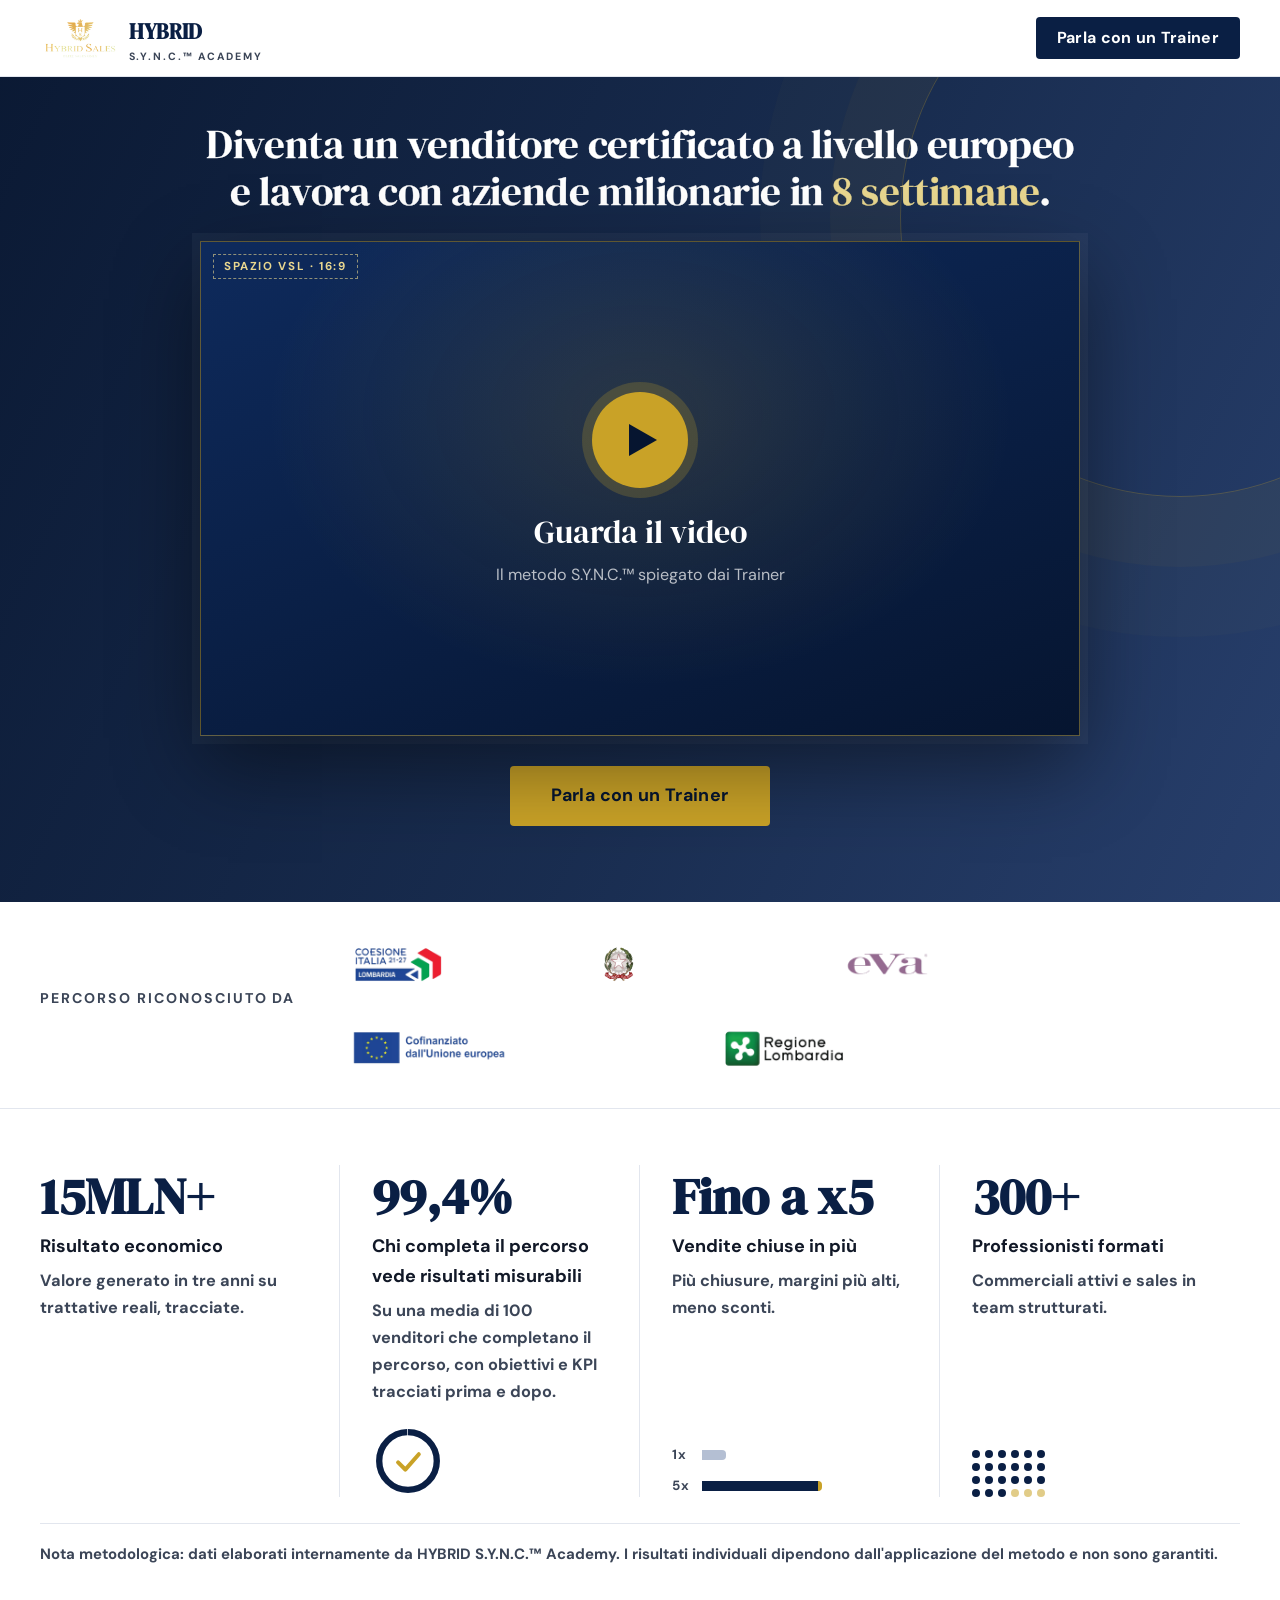
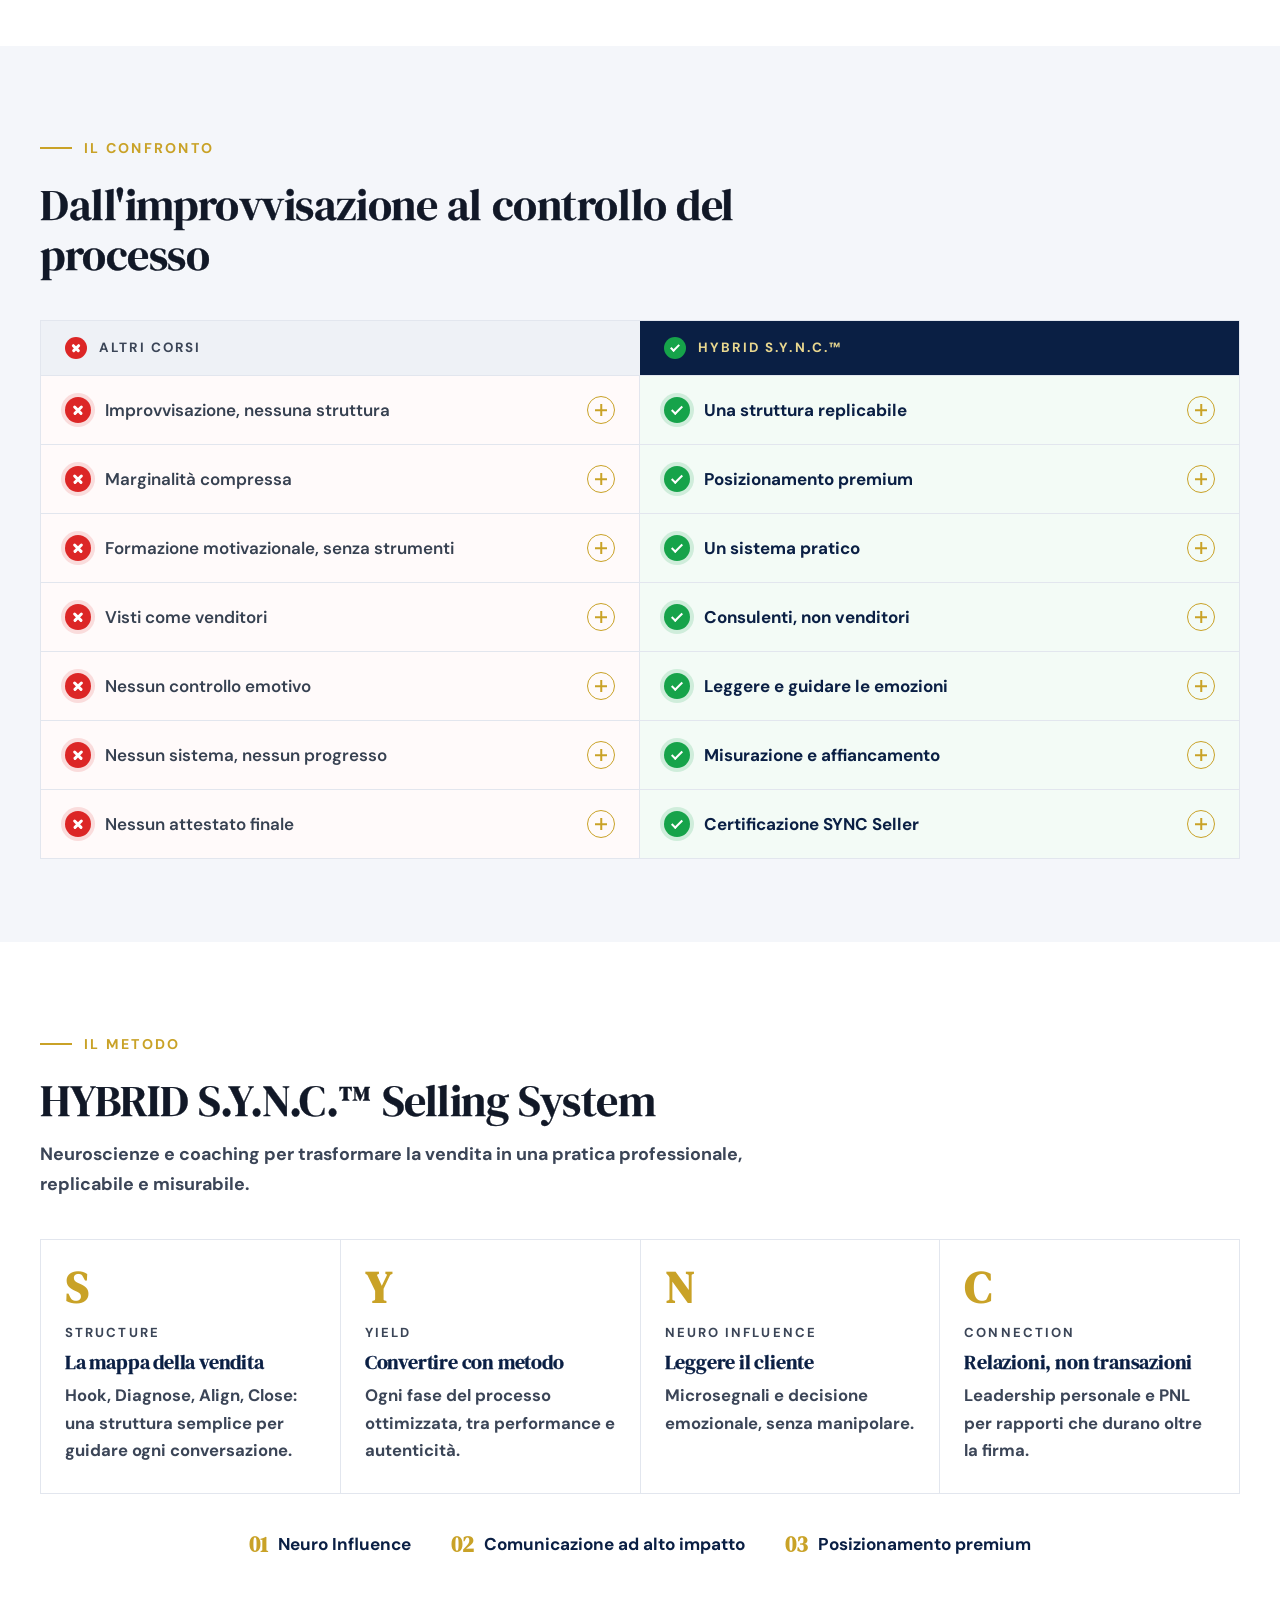
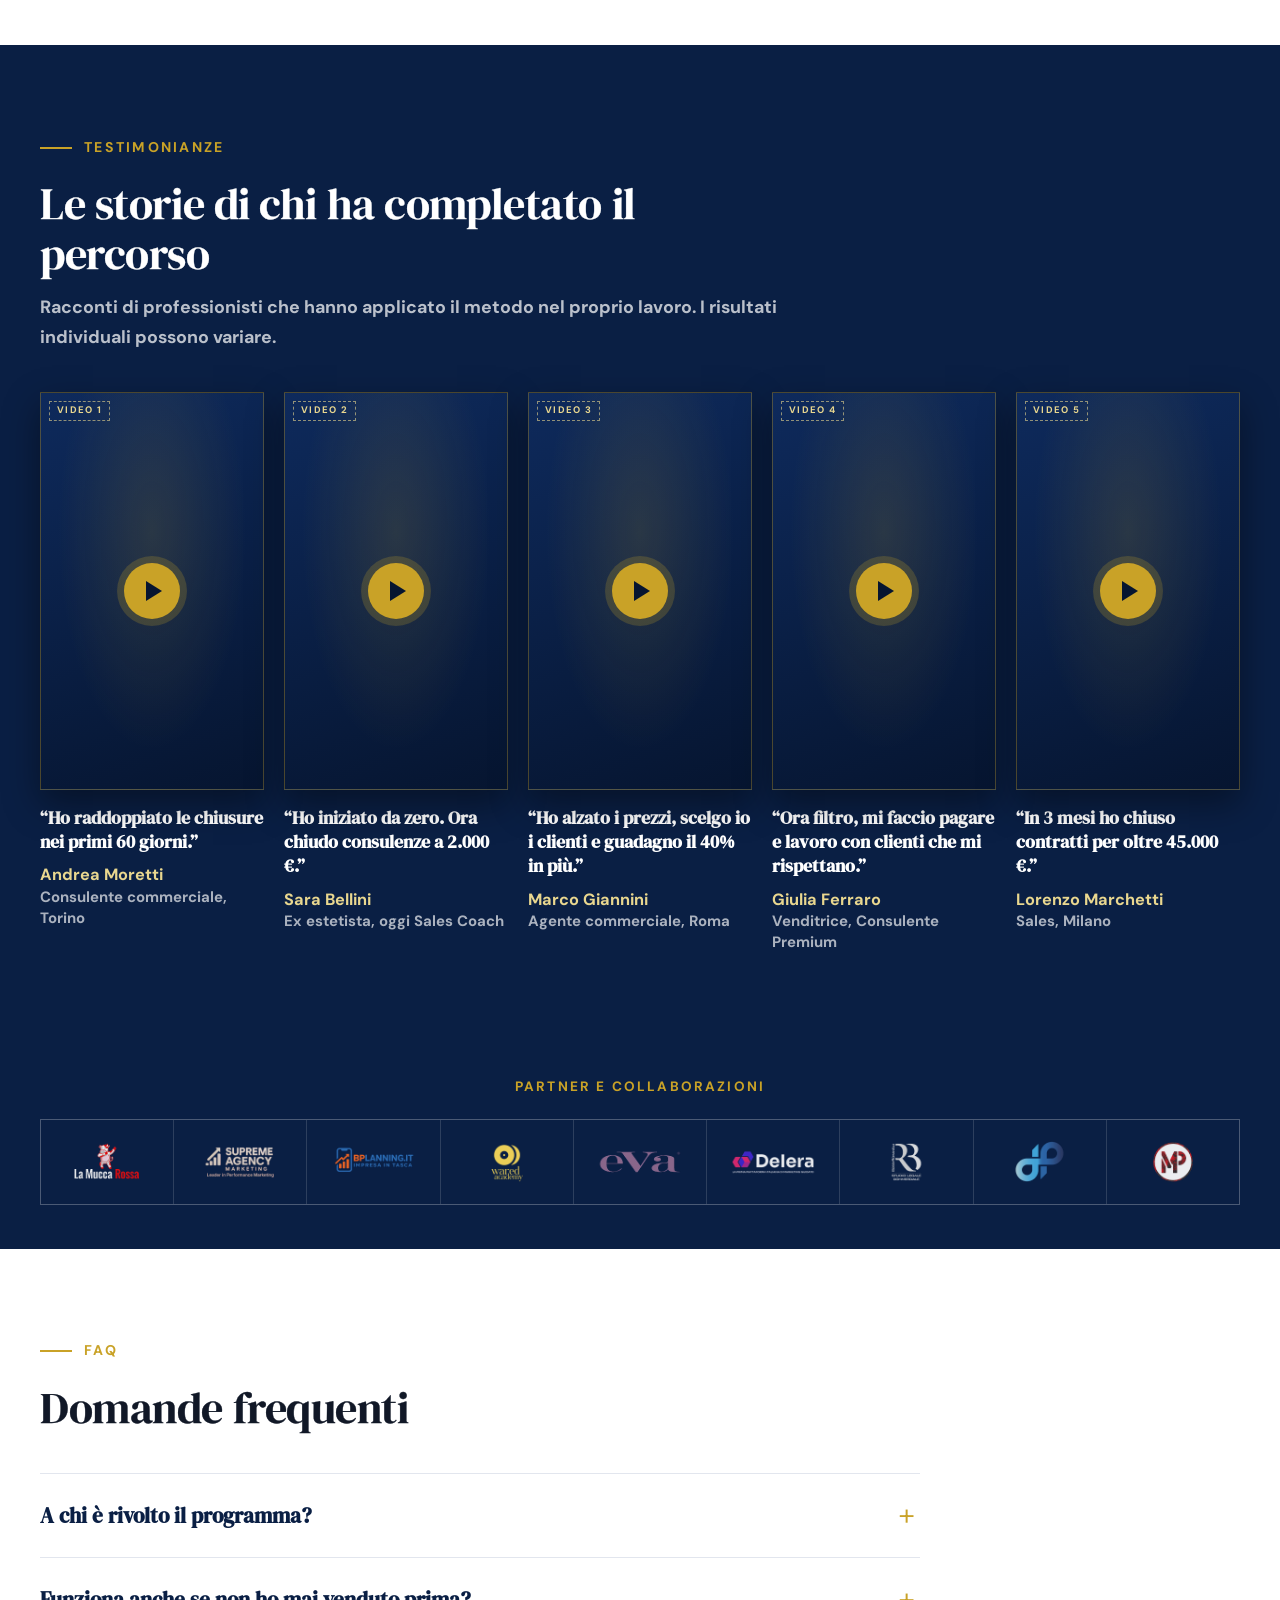
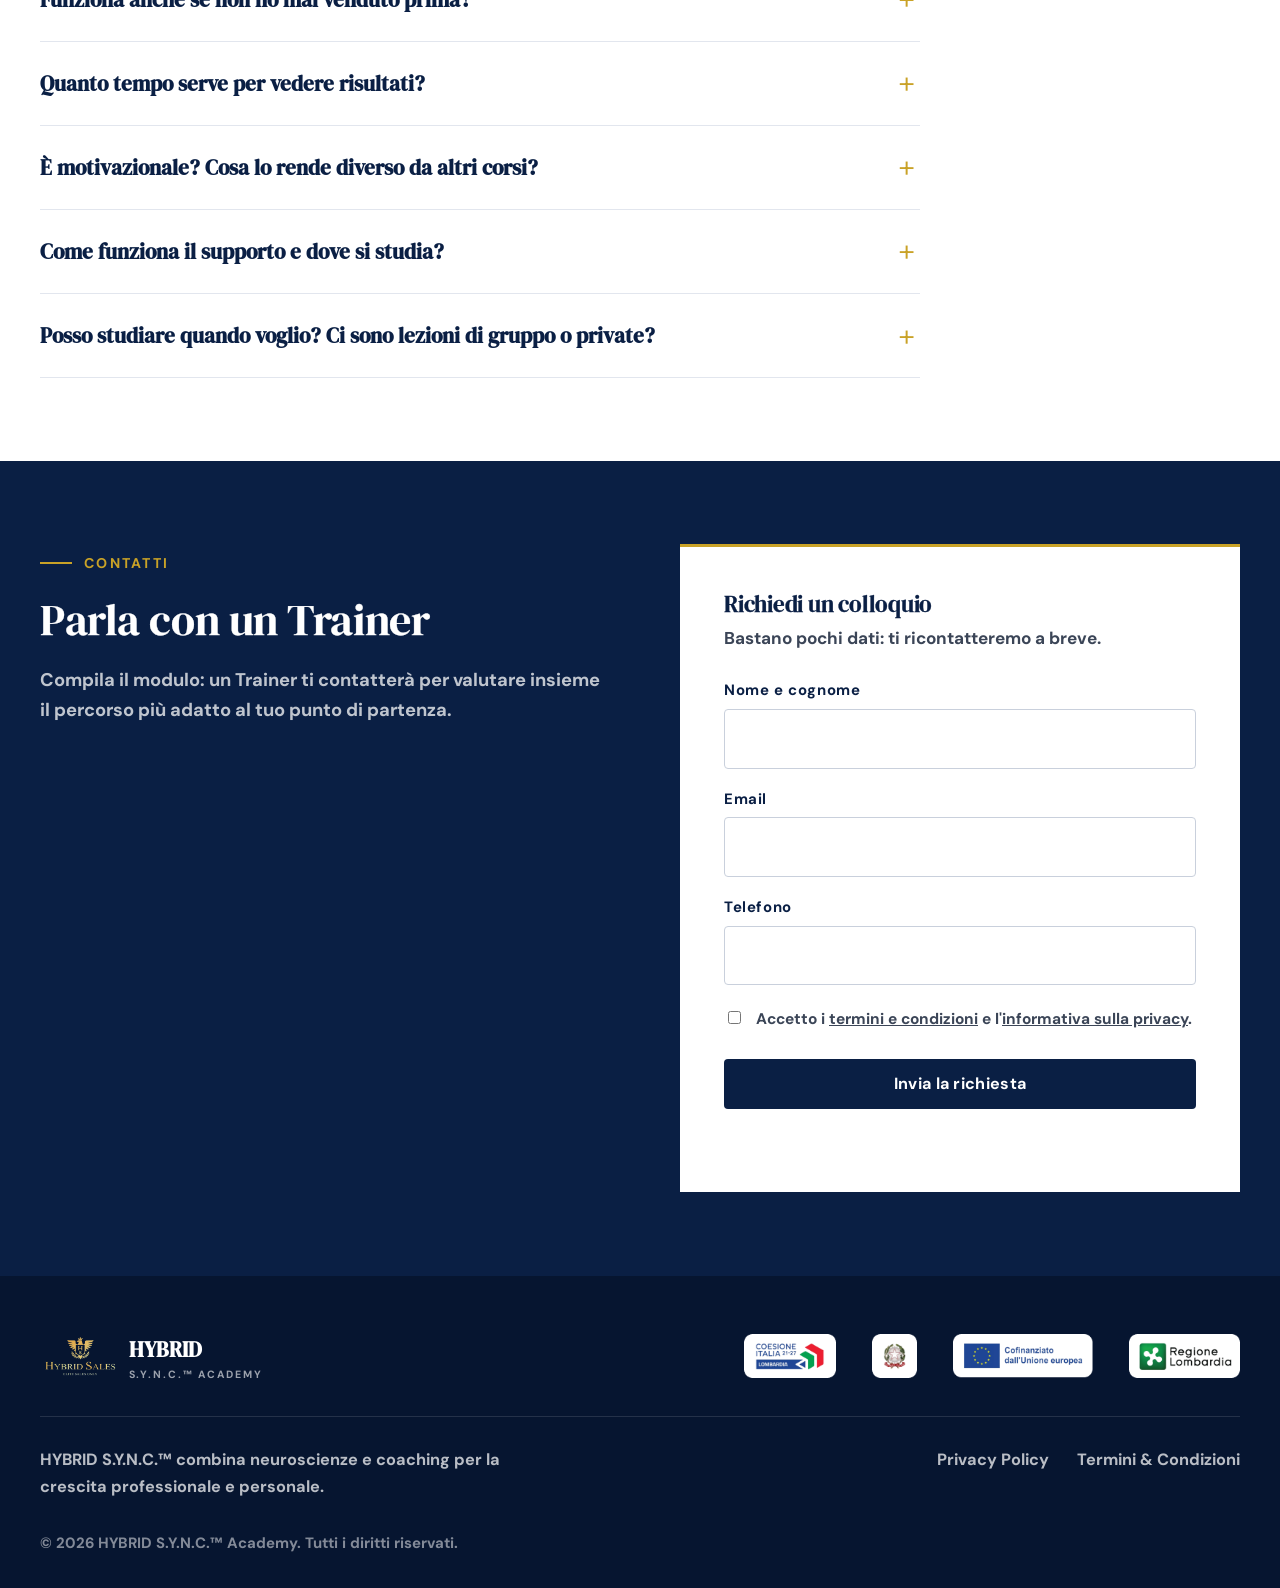
==== commit 4a68815a: "Leggibilita: testi piu grandi e piu pesanti, grigi piu scuri, titoli serif piu pieni Co-Authored-By:" ====
--- a/index.html
+++ b/index.html
@@ -8,8 +8,8 @@
   <meta name="description" content="Percorso di formazione di 8 settimane basato sul metodo S.Y.N.C.™: neuroscienze, comunicazione e posizionamento per professionisti della vendita consulenziale.">
   <link rel="preconnect" href="https://fonts.googleapis.com">
   <link rel="preconnect" href="https://fonts.gstatic.com" crossorigin>
-  <link href="https://fonts.googleapis.com/css2?family=DM+Sans:wght@400;500;600&family=DM+Serif+Display&display=swap" rel="stylesheet">
-  <link rel="stylesheet" href="style.css?v=20260921a">
+  <link href="https://fonts.googleapis.com/css2?family=DM+Sans:wght@400;500;600;700&family=DM+Serif+Display&display=swap" rel="stylesheet">
+  <link rel="stylesheet" href="style.css?v=20260921b">
 </head>
 <body>
 
@@ -445,7 +445,7 @@
 
 <div class="sticky-cta" id="sticky-cta"><a class="btn btn--gold" href="#contatti">Parla con un Trainer</a></div>
 
-<script src="videos.js?v=20260921a"></script>
-<script src="script.js?v=20260921a"></script>
+<script src="videos.js?v=20260921b"></script>
+<script src="script.js?v=20260921b"></script>
 </body>
 </html>
--- a/style.css
+++ b/style.css
@@ -6,7 +6,7 @@
   --navy-2: #102a5c;
   --navy-3: #061530;
   --ink: #111827;
-  --muted: #566074;
+  --muted: #3b4557;
   --line: #e2e6ee;
   --bg: #ffffff;
   --bg-alt: #f4f6fa;
@@ -22,12 +22,13 @@
 *::before,
 *::after { box-sizing: border-box; }
 
-html { scroll-behavior: smooth; scroll-padding-top: 88px; }
+html { scroll-behavior: smooth; scroll-padding-top: 88px; font-size: 106.25%; }
 
 body {
   margin: 0;
   font-family: var(--sans);
-  font-size: 17px;
+  font-size: 1.06rem;
+  font-weight: 700;
   line-height: 1.65;
   color: var(--ink);
   background: var(--bg);
@@ -45,10 +46,12 @@
 h2 { font-size: clamp(1.9rem, 3.4vw, 2.6rem); }
 h3 { font-size: 1.35rem; }
 p { margin: 0 0 1em; }
+/* Titoli serif un filo più pieni per la leggibilità (il font ha un solo peso) */
+h1, h2, h3 { -webkit-text-stroke: 0.35px currentColor; }
 
 .eyebrow {
   display: inline-flex; align-items: center; gap: 12px;
-  font-size: 0.78rem; font-weight: 600; letter-spacing: 0.16em; text-transform: uppercase;
+  font-size: 0.83rem; font-weight: 700; letter-spacing: 0.16em; text-transform: uppercase;
   color: var(--gold); margin-bottom: 20px;
 }
 .eyebrow::before { content: ""; width: 32px; height: 2px; background: currentColor; }
@@ -64,7 +67,7 @@
 /* ---------- Bottoni ---------- */
 .btn {
   display: inline-flex; align-items: center; justify-content: center; gap: 10px;
-  font: 600 0.95rem/1 var(--sans); letter-spacing: 0.02em; text-decoration: none;
+  font: 700 0.95rem/1 var(--sans); letter-spacing: 0.02em; text-decoration: none;
   padding: 16px 28px; border-radius: var(--radius); border: 1px solid transparent; cursor: pointer;
   transition: background 0.2s, color 0.2s, border-color 0.2s;
 }
@@ -85,7 +88,7 @@
 .brand { display: flex; align-items: center; gap: 12px; text-decoration: none; }
 .brand img { height: 42px; width: auto; }
 .brand span { font-family: var(--serif); font-size: 1.25rem; color: var(--navy); }
-.brand small { display: block; font: 600 0.62rem/1 var(--sans); letter-spacing: 0.18em; text-transform: uppercase; color: var(--muted); margin-top: 3px; }
+.brand small { display: block; font: 700 0.62rem/1 var(--sans); letter-spacing: 0.18em; text-transform: uppercase; color: var(--muted); margin-top: 3px; }
 
 /* ---------- Hero ---------- */
 .hero {
@@ -135,7 +138,7 @@
 .vsl-play:hover .vsl-icon { transform: scale(1.06); box-shadow: 0 0 0 14px rgba(201, 162, 39, 0.28); }
 .vsl-label { font-family: var(--serif); font-size: clamp(1.25rem, 2.6vw, 1.9rem); margin-top: 12px; }
 .vsl-sub { font-size: clamp(0.8rem, 1.4vw, 0.95rem); color: rgba(255, 255, 255, 0.7); padding-inline: 16px; }
-.vsl-tag { position: absolute; top: 12px; left: 12px; font: 600 0.68rem/1 var(--sans); letter-spacing: 0.14em; text-transform: uppercase; color: var(--gold-soft); border: 1px dashed rgba(233, 215, 143, 0.6); padding: 6px 10px; }
+.vsl-tag { position: absolute; top: 12px; left: 12px; font: 700 0.68rem/1 var(--sans); letter-spacing: 0.14em; text-transform: uppercase; color: var(--gold-soft); border: 1px dashed rgba(233, 215, 143, 0.6); padding: 6px 10px; }
 .vsl.is-live .vsl-tag { display: none; }
 
 .hero--vsl .hero-cta { justify-content: center; margin-top: 36px; }
@@ -149,7 +152,7 @@
 /* ---------- Fascia istituzionale ---------- */
 .institutional { background: #fff; border-bottom: 1px solid var(--line); padding: 32px 0; }
 .institutional .wrap { display: grid; grid-template-columns: 260px 1fr; gap: 40px; align-items: center; }
-.institutional-label { font-size: 0.78rem; font-weight: 600; letter-spacing: 0.14em; text-transform: uppercase; color: var(--muted); line-height: 1.5; }
+.institutional-label { font-size: 0.83rem; font-weight: 700; letter-spacing: 0.14em; text-transform: uppercase; color: var(--muted); line-height: 1.5; }
 .logo-row { display: flex; flex-wrap: wrap; align-items: center; gap: 22px 36px; }
 .logo-row img { height: 56px; width: auto; object-fit: contain; }
 .logo-row .logo-emblem { height: 60px; }
@@ -165,17 +168,17 @@
 .stat:first-child { padding-left: 0; }
 .stat:last-child { border-right: 0; }
 .stat-value { font-family: var(--serif); font-size: clamp(2.6rem, 4.6vw, 3.6rem); line-height: 1; color: var(--navy); }
-.stat-label { font-weight: 600; margin: 14px 0 8px; }
-.stat p { font-size: 0.93rem; color: var(--muted); }
-.footnote { margin-top: 36px; font-size: 0.82rem; color: var(--muted); border-top: 1px solid var(--line); padding-top: 18px; }
+.stat-label { font-weight: 700; margin: 14px 0 8px; }
+.stat p { font-size: 0.99rem; color: var(--muted); }
+.footnote { margin-top: 36px; font-size: 0.88rem; color: var(--muted); border-top: 1px solid var(--line); padding-top: 18px; }
 
 /* ---------- Metodo ---------- */
 .pillars { display: grid; grid-template-columns: repeat(4, 1fr); gap: 1px; background: var(--line); border: 1px solid var(--line); }
 .pillar { background: #fff; padding: 36px 30px 40px; }
 .pillar-letter { font-family: var(--serif); font-size: 3.4rem; line-height: 1; color: var(--gold); margin-bottom: 20px; }
-.pillar-tag { font-size: 0.72rem; font-weight: 600; letter-spacing: 0.16em; text-transform: uppercase; color: var(--muted); margin-bottom: 8px; }
+.pillar-tag { font-size: 0.77rem; font-weight: 700; letter-spacing: 0.16em; text-transform: uppercase; color: var(--muted); margin-bottom: 8px; }
 .pillar h3 { margin-bottom: 14px; color: var(--navy); }
-.pillar p { font-size: 0.97rem; color: var(--muted); margin: 0; }
+.pillar p { font-size: 1.03rem; color: var(--muted); margin: 0; }
 
 /* ---------- Percorso ---------- */
 
@@ -208,20 +211,20 @@
 .contact-copy p { color: rgba(255, 255, 255, 0.74); font-size: 1.08rem; }
 .form-card { background: #fff; color: var(--ink); padding: 44px; border-top: 3px solid var(--gold); }
 .form-card h3 { color: var(--navy); margin-bottom: 6px; }
-.form-card > p { color: var(--muted); font-size: 0.95rem; margin-bottom: 26px; }
+.form-card > p { color: var(--muted); font-size: 1.01rem; margin-bottom: 26px; }
 .field { margin-bottom: 18px; }
-.field label { display: block; font-size: 0.82rem; font-weight: 600; letter-spacing: 0.04em; margin-bottom: 6px; color: var(--navy); }
+.field label { display: block; font-size: 0.88rem; font-weight: 700; letter-spacing: 0.04em; margin-bottom: 6px; color: var(--navy); }
 .field input[type="text"], .field input[type="email"], .field input[type="tel"] {
   width: 100%; font: inherit; padding: 14px 16px; border: 1px solid #c9d0dc; border-radius: var(--radius); background: #fff; color: var(--ink);
 }
 .field input:focus { outline: 2px solid var(--gold); outline-offset: 1px; border-color: var(--gold); }
-.consent { display: flex; gap: 12px; align-items: flex-start; font-size: 0.85rem; color: var(--muted); margin: 22px 0 26px; }
+.consent { display: flex; gap: 12px; align-items: flex-start; font-size: 0.91rem; color: var(--muted); margin: 22px 0 26px; }
 .consent input { margin-top: 4px; accent-color: var(--navy); }
 .form-card .btn { width: 100%; }
-.form-status { margin-top: 16px; font-size: 0.92rem; color: var(--navy); min-height: 1.4em; }
+.form-status { margin-top: 16px; font-size: 0.98rem; color: var(--navy); min-height: 1.4em; }
 
 /* ---------- Footer ---------- */
-.site-footer { background: var(--navy-3); color: rgba(255, 255, 255, 0.72); padding: 56px 0 32px; font-size: 0.9rem; }
+.site-footer { background: var(--navy-3); color: rgba(255, 255, 255, 0.72); padding: 56px 0 32px; font-size: 0.96rem; }
 .footer-top { display: flex; flex-wrap: wrap; gap: 32px 60px; justify-content: space-between; align-items: center; padding-bottom: 36px; border-bottom: 1px solid rgba(255, 255, 255, 0.12); }
 .footer-top .logo-row img { height: 44px; }
 .footer-mid { display: flex; flex-wrap: wrap; justify-content: space-between; gap: 24px; padding: 30px 0; }
@@ -229,18 +232,18 @@
 .footer-links { display: flex; gap: 28px; }
 .footer-links a { text-decoration: none; }
 .footer-links a:hover { color: #fff; text-decoration: underline; }
-.footer-bottom { font-size: 0.82rem; color: rgba(255, 255, 255, 0.5); }
+.footer-bottom { font-size: 0.88rem; color: rgba(255, 255, 255, 0.5); }
 
 /* ---------- Pagine legali ---------- */
 .legal { max-width: 860px; }
 .legal h1 { margin-bottom: 40px; color: var(--navy); font-size: clamp(2rem, 4vw, 2.8rem); }
 .legal h2 { font-size: 1.4rem; color: var(--navy); margin: 44px 0 14px; }
-.legal h3 { font-family: var(--sans); font-size: 1.02rem; font-weight: 600; color: var(--navy); margin: 26px 0 8px; }
-.legal p { color: #2c3444; font-size: 0.98rem; margin-bottom: 0.9em; }
+.legal h3 { font-family: var(--sans); font-size: 1.02rem; font-weight: 700; color: var(--navy); margin: 26px 0 8px; }
+.legal p { color: #2c3444; font-size: 1.04rem; margin-bottom: 0.9em; }
 
 
 /* ---------- Header semplificato ---------- */
-.header-cta { padding: 12px 20px; font-size: 0.88rem; }
+.header-cta { padding: 12px 20px; font-size: 0.94rem; }
 
 /* ---------- Testimonianze video ---------- */
 .tgrid { display: grid; grid-template-columns: repeat(5, minmax(0, 1fr)); gap: 20px; }
@@ -252,19 +255,19 @@
 .vsl-frame video { position: absolute; inset: 0; width: 100%; height: 100%; object-fit: cover; background: #000; }
 .vsl-frame.has-video .vsl-tag { display: none; }
 .tcard-quote { font-family: var(--serif); font-size: 1.05rem; line-height: 1.35; margin: 16px 0 10px; color: #fff; }
-.tcard-name { margin: 0; font-size: 0.82rem; color: rgba(255, 255, 255, 0.66); line-height: 1.4; }
-.tcard-name strong { display: block; color: var(--gold-soft); font-weight: 600; font-size: 0.9rem; }
+.tcard-name { margin: 0; font-size: 0.88rem; color: rgba(255, 255, 255, 0.66); line-height: 1.4; }
+.tcard-name strong { display: block; color: var(--gold-soft); font-weight: 700; font-size: 0.96rem; }
 
 /* ---------- Tabella di confronto ---------- */
 .cmp { border: 1px solid var(--line); background: #fff; }
 .cmp-head, .cmp-row { display: grid; grid-template-columns: 1fr 1fr; }
-.cmp-head div { display: flex; align-items: center; gap: 12px; padding: 16px 24px; font-size: 0.74rem; font-weight: 600; letter-spacing: 0.16em; text-transform: uppercase; color: var(--muted); background: #eef1f6; }
+.cmp-head div { display: flex; align-items: center; gap: 12px; padding: 16px 24px; font-size: 0.79rem; font-weight: 700; letter-spacing: 0.16em; text-transform: uppercase; color: var(--muted); background: #eef1f6; }
 .cmp-head div:last-child { background: var(--navy); color: var(--gold-soft); }
 .cmp-row { border-top: 1px solid var(--line); }
 .cmp-cell { border-right: 1px solid var(--line); }
 .cmp-cell:last-child { border-right: 0; }
 .cmp-cell--yes { background: #f8faff; }
-.cmp-btn { width: 100%; display: flex; align-items: center; gap: 14px; padding: 20px 24px; background: none; border: 0; text-align: left; cursor: pointer; font: 600 1rem/1.35 var(--sans); color: var(--ink); }
+.cmp-btn { width: 100%; display: flex; align-items: center; gap: 14px; padding: 20px 24px; background: none; border: 0; text-align: left; cursor: pointer; font: 700 1rem/1.35 var(--sans); color: var(--ink); }
 .cmp-cell--yes .cmp-btn { color: var(--navy); }
 .cmp-btn:hover { background: rgba(10, 31, 68, 0.03); }
 .cmp-btn:focus-visible { outline: 2px solid var(--gold); outline-offset: -2px; }
@@ -275,10 +278,10 @@
 .cmp-cell.is-open .cmp-plus { transform: rotate(45deg); background: rgba(201, 162, 39, 0.14); }
 .cmp-more { display: grid; grid-template-rows: 0fr; visibility: hidden; transition: grid-template-rows 0.28s ease, visibility 0s linear 0.28s; }
 .cmp-more > div { overflow: hidden; }
-.cmp-more p { margin: 0; padding: 0 64px 22px 24px; font-size: 0.95rem; color: var(--muted); }
+.cmp-more p { margin: 0; padding: 0 64px 22px 24px; font-size: 1.01rem; color: var(--muted); }
 .cmp-cell.is-open .cmp-more { grid-template-rows: 1fr; visibility: visible; transition: grid-template-rows 0.28s ease; }
-.cmp-bonus { margin: 22px 0 0; text-align: center; font-size: 0.95rem; color: var(--navy); }
-.cmp-bonus strong { color: var(--gold); letter-spacing: 0.08em; text-transform: uppercase; font-size: 0.78rem; margin-right: 6px; }
+.cmp-bonus { margin: 22px 0 0; text-align: center; font-size: 1.01rem; color: var(--navy); }
+.cmp-bonus strong { color: var(--gold); letter-spacing: 0.08em; text-transform: uppercase; font-size: 0.83rem; margin-right: 6px; }
 
 
 /* Segni di confronto: spunta verde / croce rossa */
@@ -296,7 +299,7 @@
 .cmp-cell--yes { background: #f3fbf6; }
 .cmp-cell--yes .cmp-btn:hover { background: rgba(22, 163, 74, 0.05); }
 .cmp-cell:not(.cmp-cell--yes) { background: #fffafa; }
-.cmp-cell:not(.cmp-cell--yes) .cmp-btn { color: #4b5563; font-weight: 500; }
+.cmp-cell:not(.cmp-cell--yes) .cmp-btn { color: #374151; font-weight: 600; }
 .cmp-cell:not(.cmp-cell--yes) .cmp-btn:hover { background: rgba(220, 38, 38, 0.04); }
 .cmp-more p { padding-left: 64px; }
 .sr { position: absolute; width: 1px; height: 1px; margin: -1px; padding: 0; overflow: hidden; clip: rect(0, 0, 0, 0); white-space: nowrap; border: 0; }
@@ -305,14 +308,14 @@
 .pillar { padding: 26px 24px 28px; }
 .pillar-letter { font-size: 2.6rem; margin-bottom: 12px; }
 .pillar h3 { font-size: 1.15rem; margin-bottom: 8px; }
-.pillar p { font-size: 0.92rem; }
-.steps { list-style: none; display: flex; flex-wrap: wrap; justify-content: center; gap: 12px 40px; margin: 32px 0 0; padding: 0; font-size: 0.95rem; color: var(--navy); font-weight: 500; }
+.pillar p { font-size: 0.98rem; }
+.steps { list-style: none; display: flex; flex-wrap: wrap; justify-content: center; gap: 12px 40px; margin: 32px 0 0; padding: 0; font-size: 1.01rem; color: var(--navy); font-weight: 700; }
 .steps li { display: flex; align-items: center; gap: 10px; }
 .steps span { font-family: var(--serif); font-size: 1.3rem; color: var(--gold); }
 
 /* ---------- Partner compatti ---------- */
 .partners-band { background: var(--navy); color: #fff; padding: 40px 0 44px; }
-.partners-title { margin: 0 0 20px; font-size: 0.75rem; font-weight: 600; letter-spacing: 0.16em; text-transform: uppercase; color: var(--gold); text-align: center; }
+.partners-title { margin: 0 0 20px; font-size: 0.8rem; font-weight: 700; letter-spacing: 0.16em; text-transform: uppercase; color: var(--gold); text-align: center; }
 .partners-band .partners { grid-template-columns: repeat(9, minmax(0, 1fr)); }
 .partners-band .partner { min-height: 84px; padding: 14px 10px; }
 .partners-band .partner img { max-height: 44px; }
@@ -323,7 +326,7 @@
 .stat { padding-top: 6px; padding-bottom: 0; }
 .stat-value { font-size: clamp(2.2rem, 4vw, 3rem); }
 .stat-label { margin: 10px 0 6px; }
-.stat p { font-size: 0.9rem; margin-bottom: 0; }
+.stat p { font-size: 0.96rem; margin-bottom: 0; }
 .footnote { margin-top: 26px; }
 .contact-copy p { margin-bottom: 0; }
 
@@ -335,19 +338,22 @@
 }
 @media (max-width: 800px) {
   /* Su tablet e telefono restano SEMPRE due colonne affiancate, in versione compatta */
-  .cmp-head div { padding: 12px 10px; gap: 8px; font-size: 0.62rem; letter-spacing: 0.08em; }
+  .cmp-head div { padding: 12px 10px; gap: 8px; font-size: 0.67rem; letter-spacing: 0.08em; }
   .cmp-head .cmp-mark { width: 18px; height: 18px; }
   .cmp-head .cmp-mark--yes::after { width: 4px; height: 8px; border-width: 0 2px 2px 0; }
   .cmp-head .cmp-mark--no::before, .cmp-head .cmp-mark--no::after { width: 9px; height: 2px; }
-  .cmp-btn { flex-wrap: wrap; align-content: flex-start; gap: 8px 6px; padding: 14px 10px 14px; font-size: 0.84rem; line-height: 1.3; }
+  .cmp-btn { flex-wrap: wrap; align-content: flex-start; gap: 8px 6px; padding: 14px 10px 14px; font-size: 0.9rem; line-height: 1.3; }
   .cmp-btn .cmp-mark { order: 1; width: 22px; height: 22px; }
   .cmp-btn .cmp-plus { order: 2; margin-left: auto; width: 24px; height: 24px; }
   .cmp-btn > span { order: 3; flex: 0 0 100%; }
-  .cmp-more p { padding: 0 10px 16px; font-size: 0.82rem; line-height: 1.5; }
+  .cmp-more p { padding: 0 10px 16px; font-size: 0.88rem; line-height: 1.5; }
   .steps { flex-direction: column; align-items: flex-start; gap: 10px; }
 }
 @media (max-width: 560px) {
-  .header-cta { padding: 10px 14px; font-size: 0.78rem; }
+  .header-cta { padding: 10px 12px; font-size: 0.78rem; white-space: nowrap; }
+  .brand { gap: 8px; min-width: 0; }
+  .brand span { font-size: 1.05rem; }
+  .brand img { height: 38px; }
   .partners-band .partners { grid-template-columns: repeat(3, minmax(0, 1fr)); }
   .partners-band .partner { min-height: 68px; padding: 10px 8px; }
   .partners-band .partner img { max-height: 34px; }
@@ -407,7 +413,7 @@
 
 .viz-bars { width: 150px; display: grid; gap: 9px; }
 .vb-row { display: grid; grid-template-columns: 22px 1fr; align-items: center; gap: 8px; }
-.vb-l { font-size: 0.74rem; font-weight: 600; letter-spacing: 0.04em; color: var(--muted); }
+.vb-l { font-size: 0.79rem; font-weight: 700; letter-spacing: 0.04em; color: var(--muted); }
 .vb-bar { display: block; height: 10px; }
 .vb-fill { display: block; height: 100%; border-radius: 0 4px 4px 0; transform-origin: left center; transition: transform 0.9s cubic-bezier(.2,.7,.2,1) .15s; }
 .vb-fill--base { width: 20%; background: #b4bfd3; }
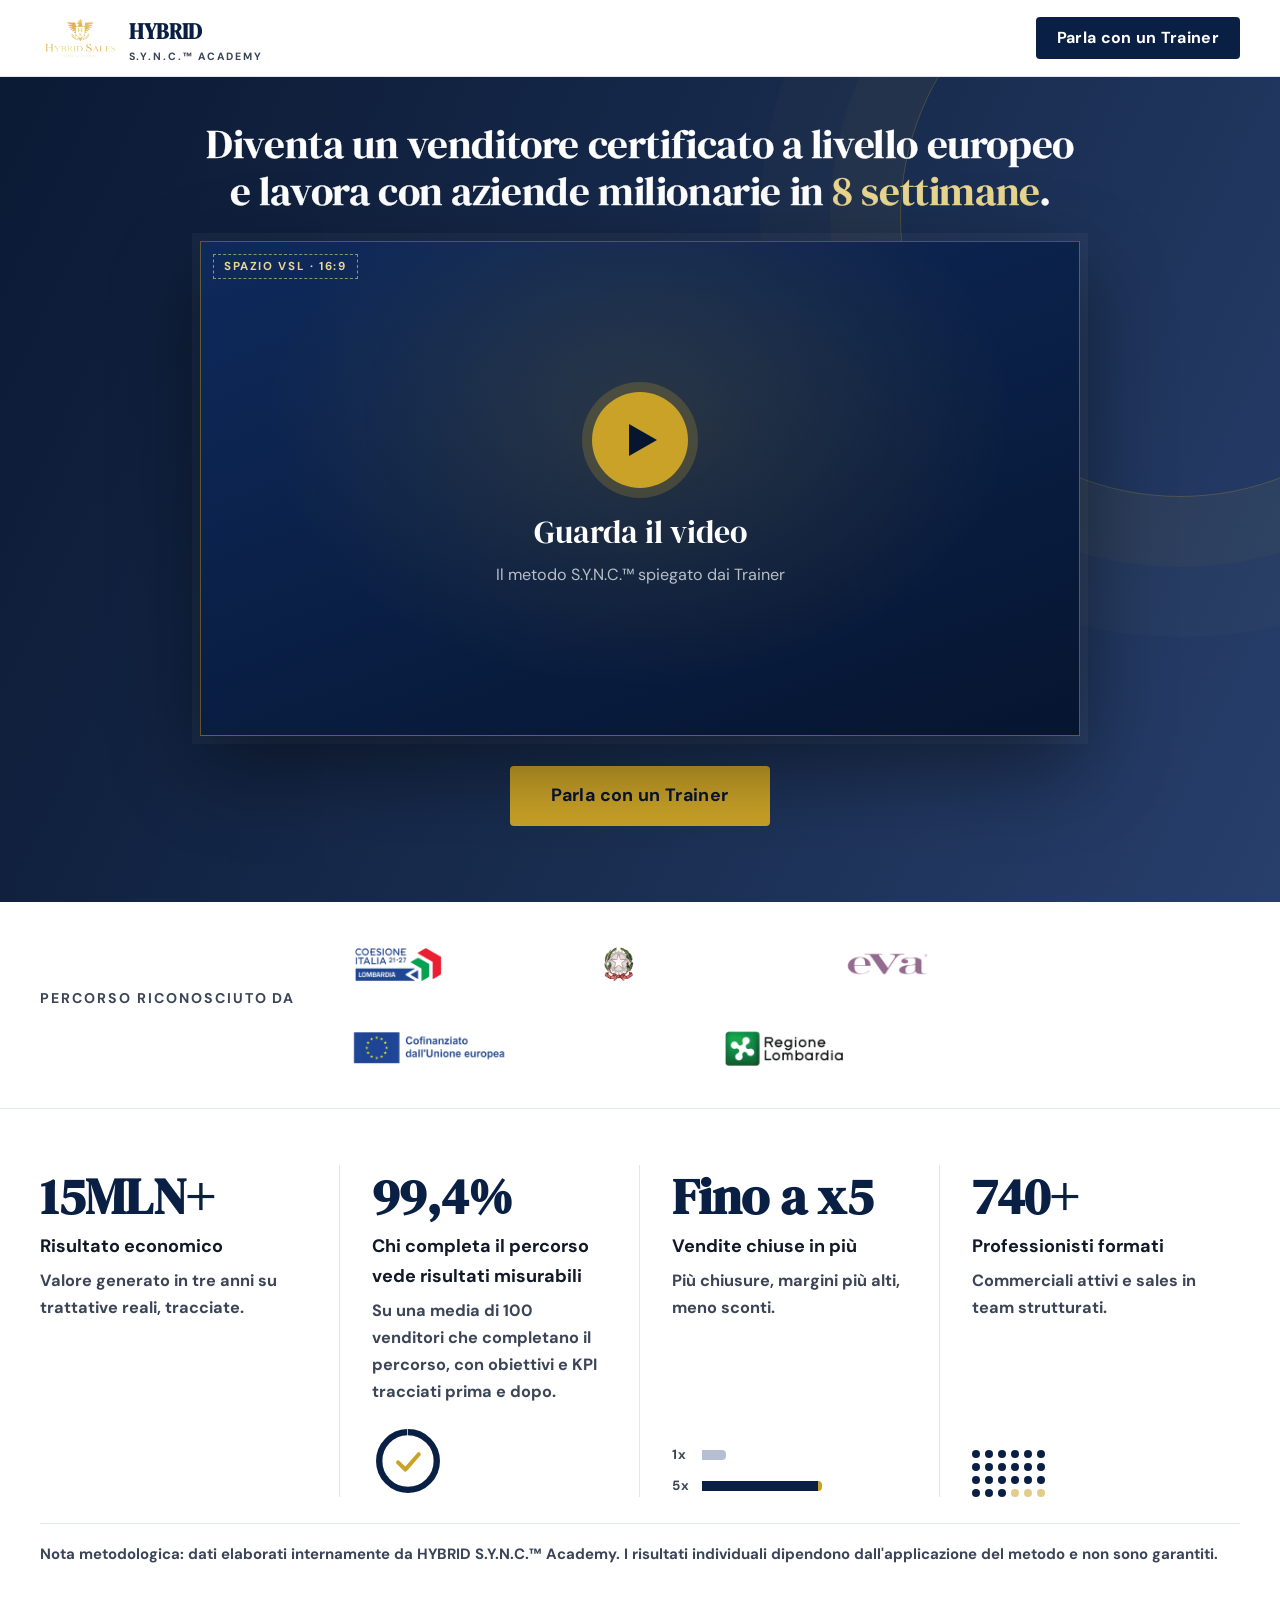
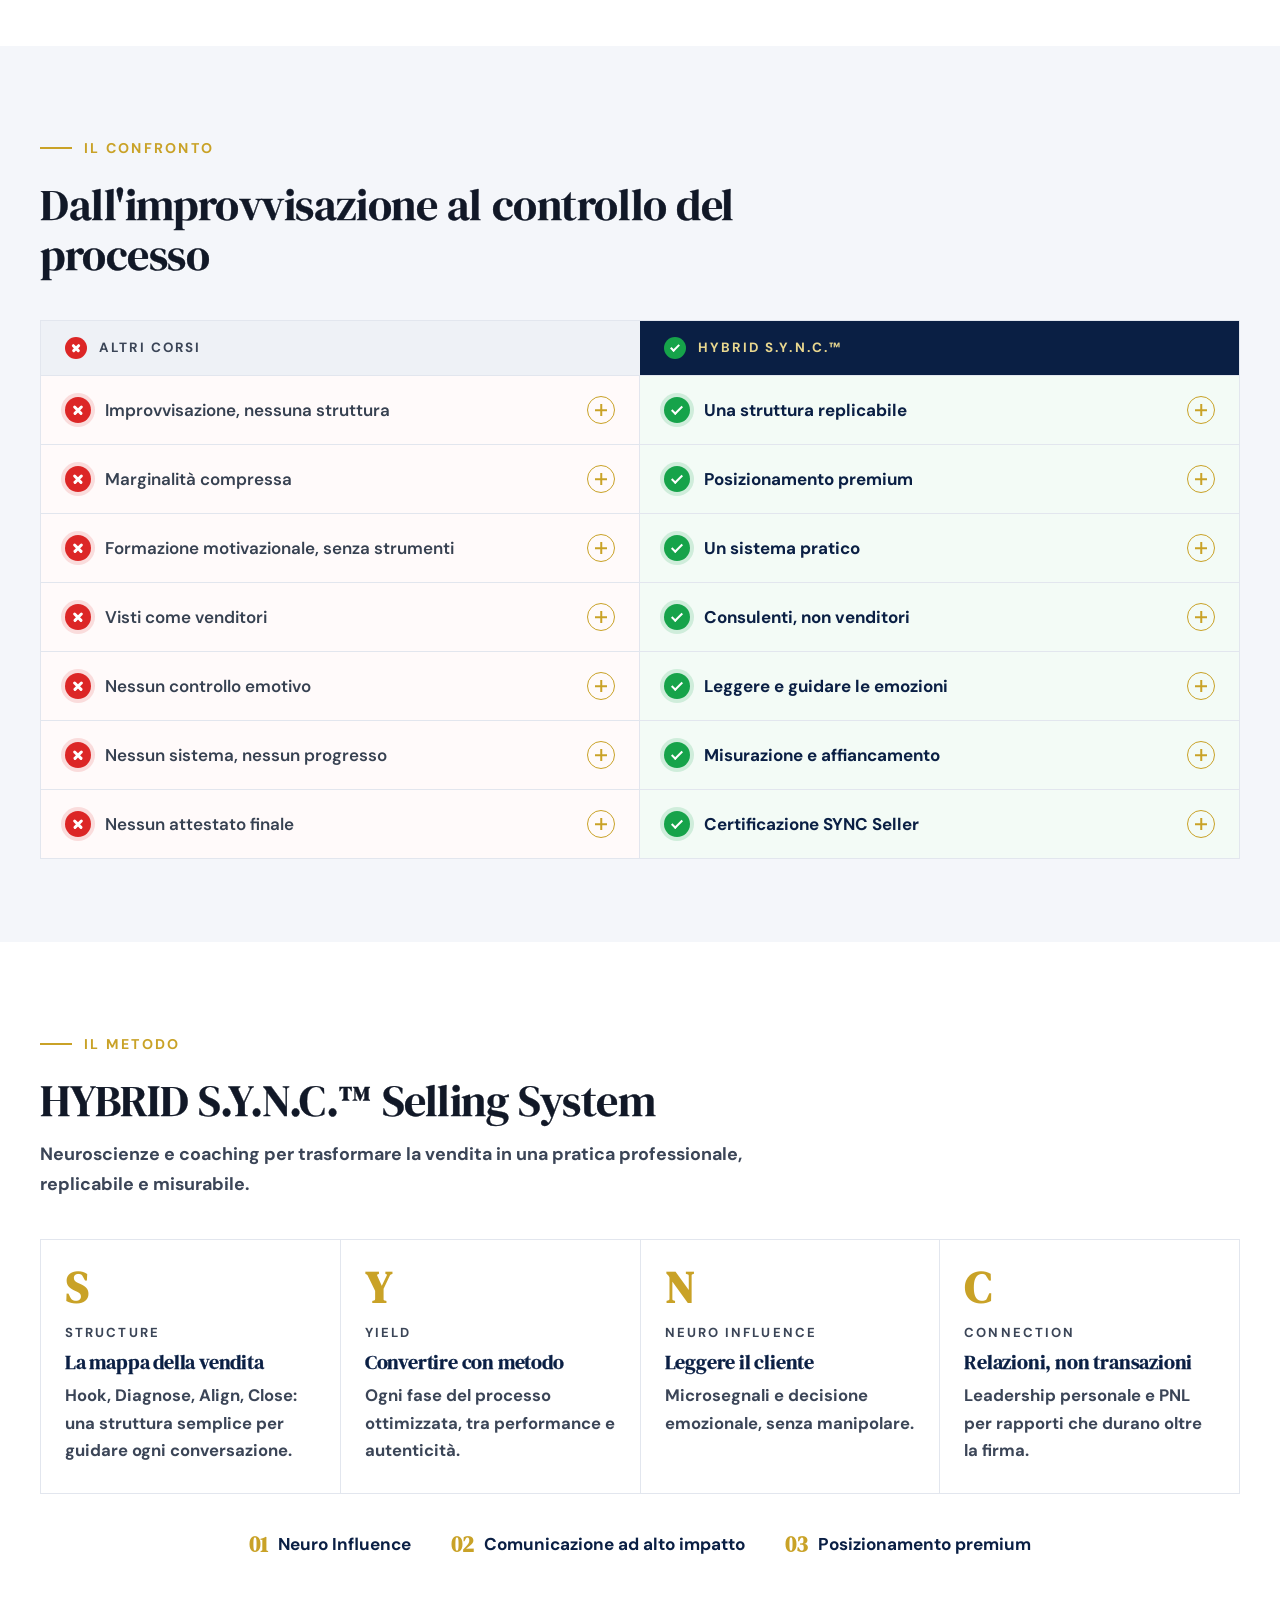
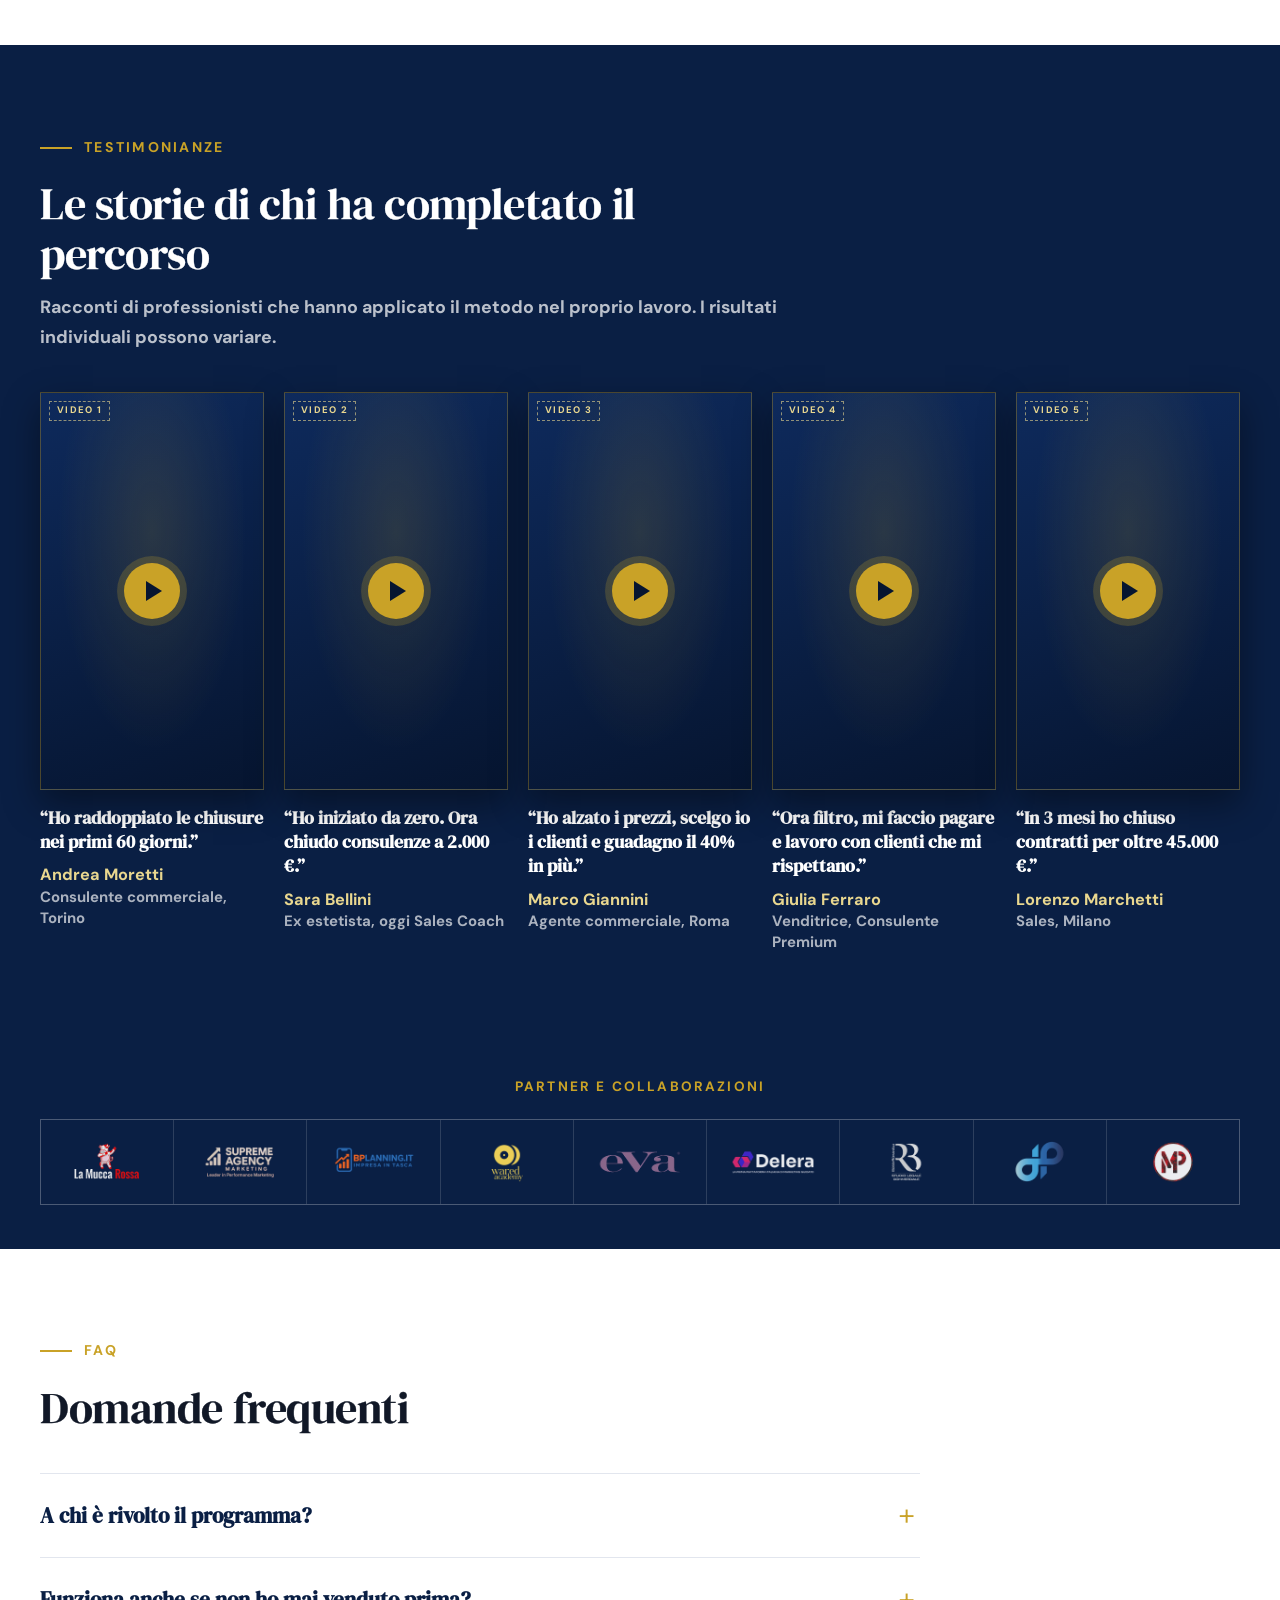
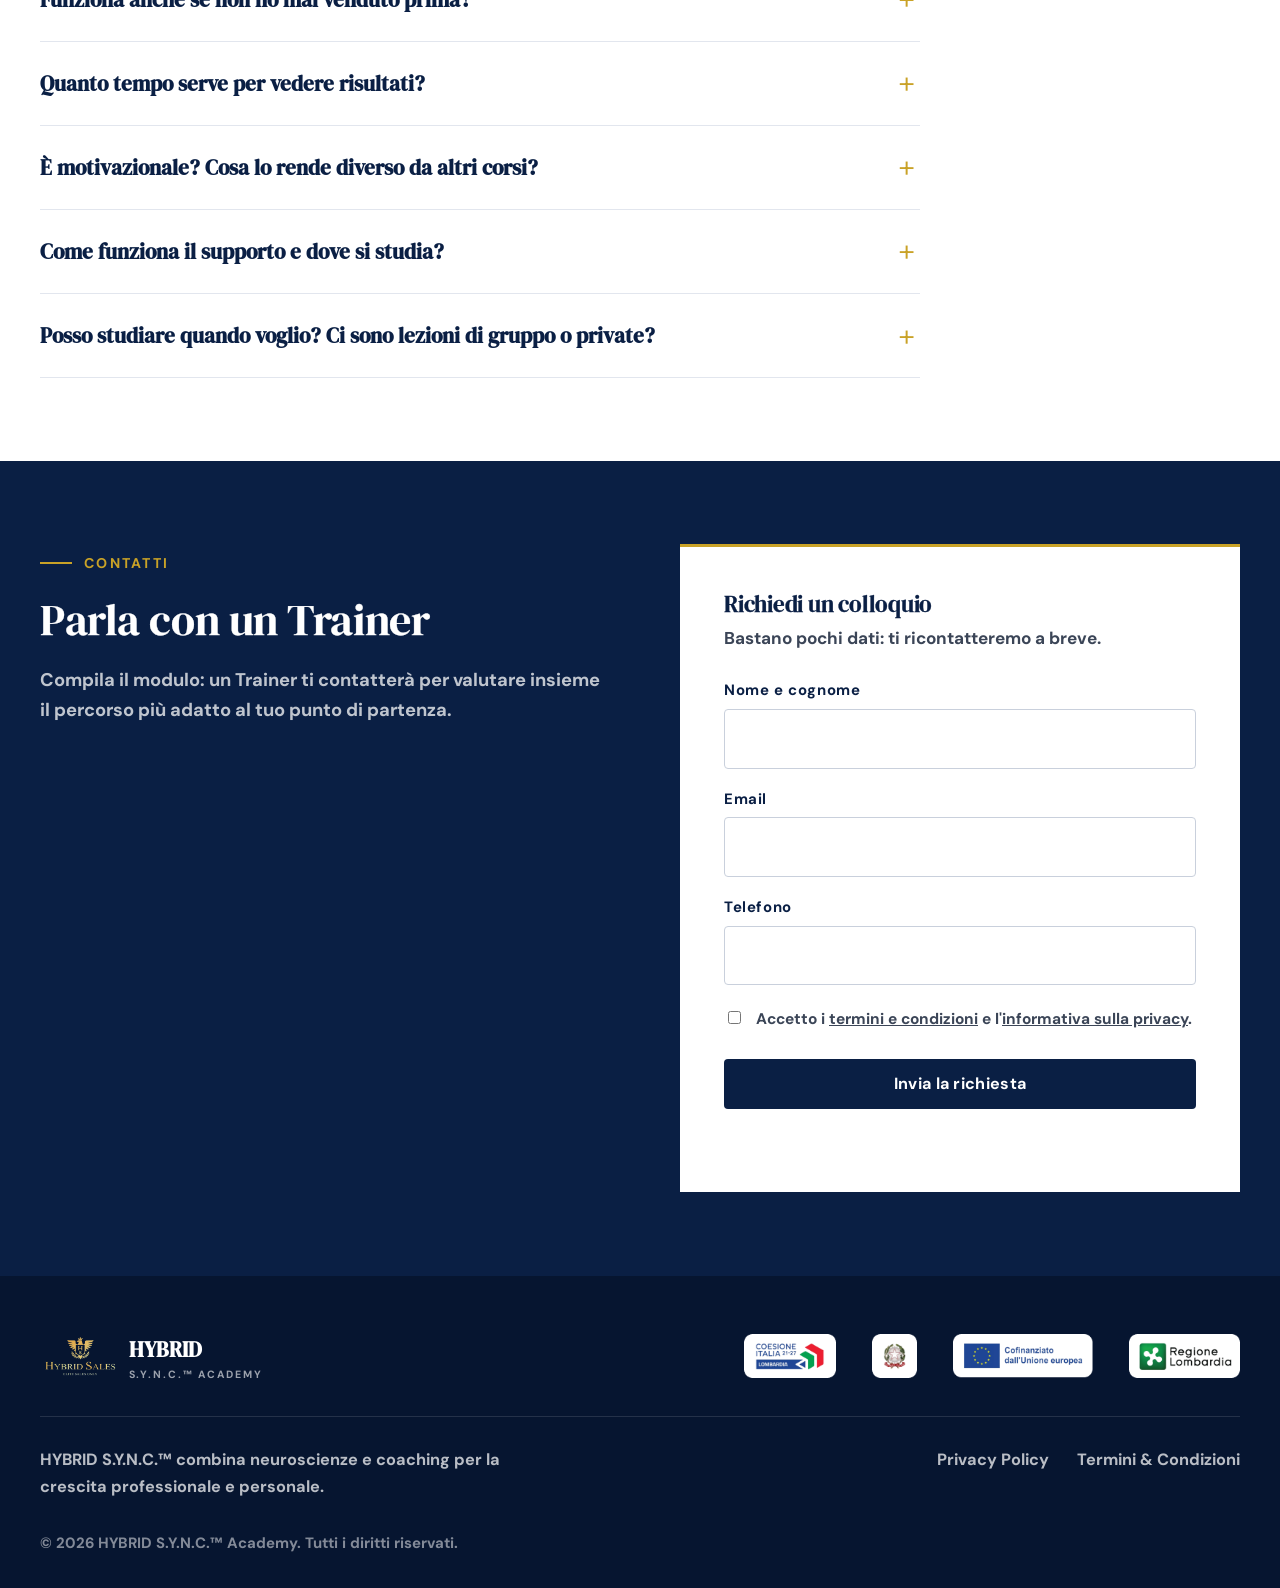
==== commit 0c77c8b1: "Statistica professionisti formati: 740+ Co-Authored-By: Claude Sonnet 5 <noreply@anthropic.com> Clau" ====
--- a/index.html
+++ b/index.html
@@ -98,7 +98,7 @@
         </div>
       </div>
       <div class="stat">
-        <div class="stat-value">300+</div>
+        <div class="stat-value">740+</div>
         <div class="stat-label">Professionisti formati</div>
         <p>Commerciali attivi e sales in team strutturati.</p>
         <div class="stat-viz" aria-hidden="true">
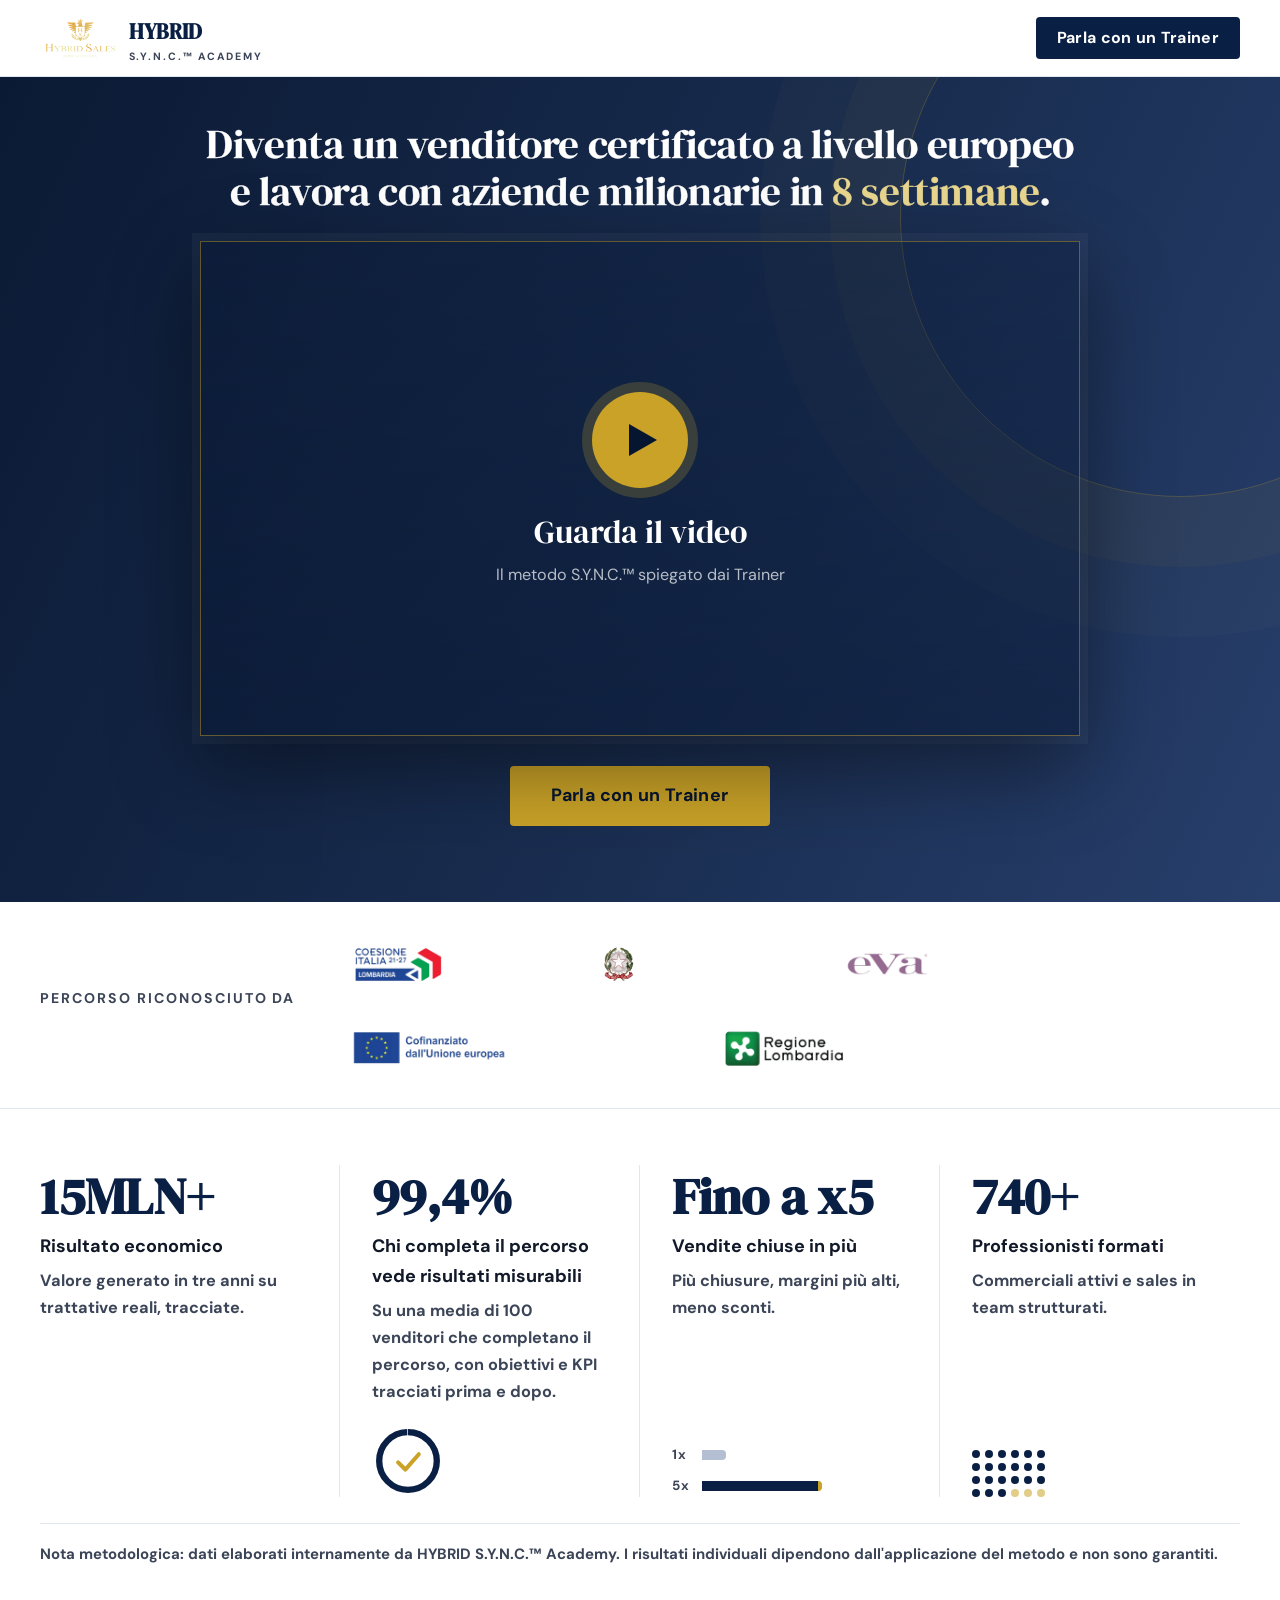
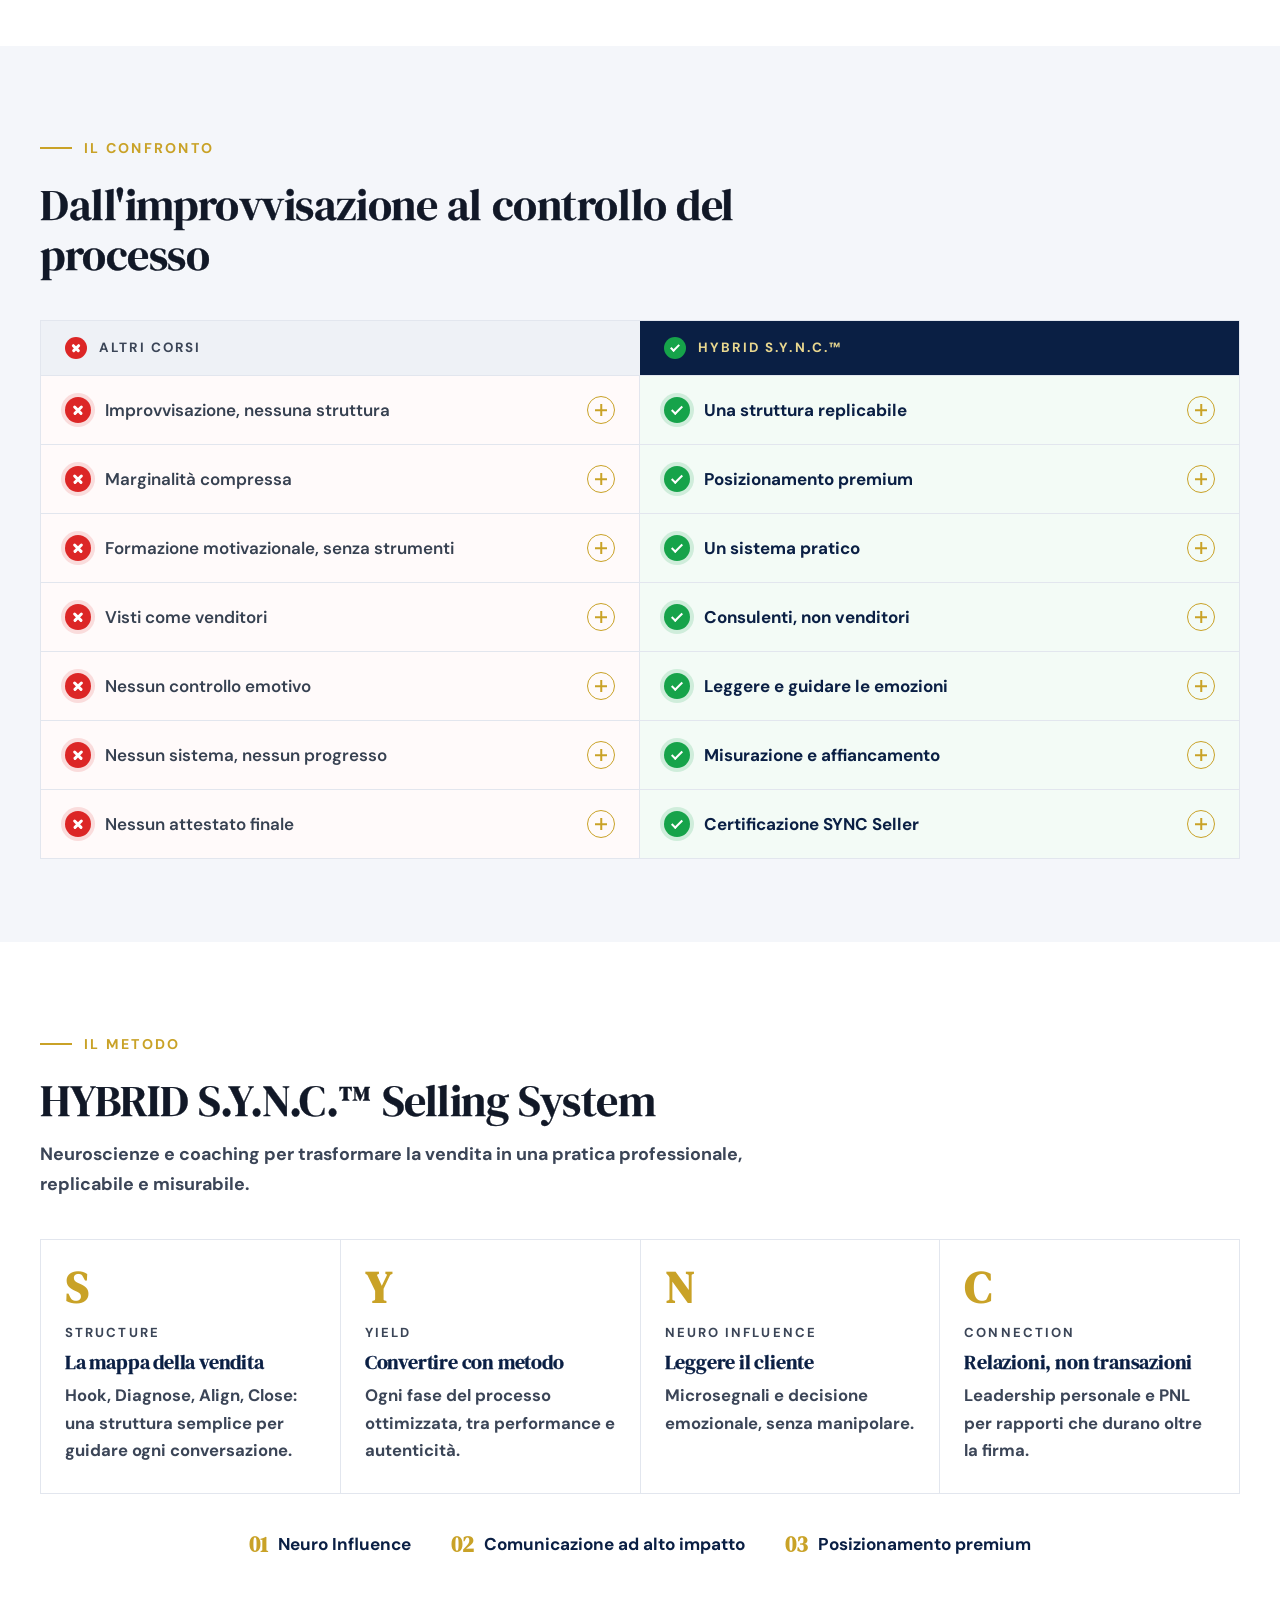
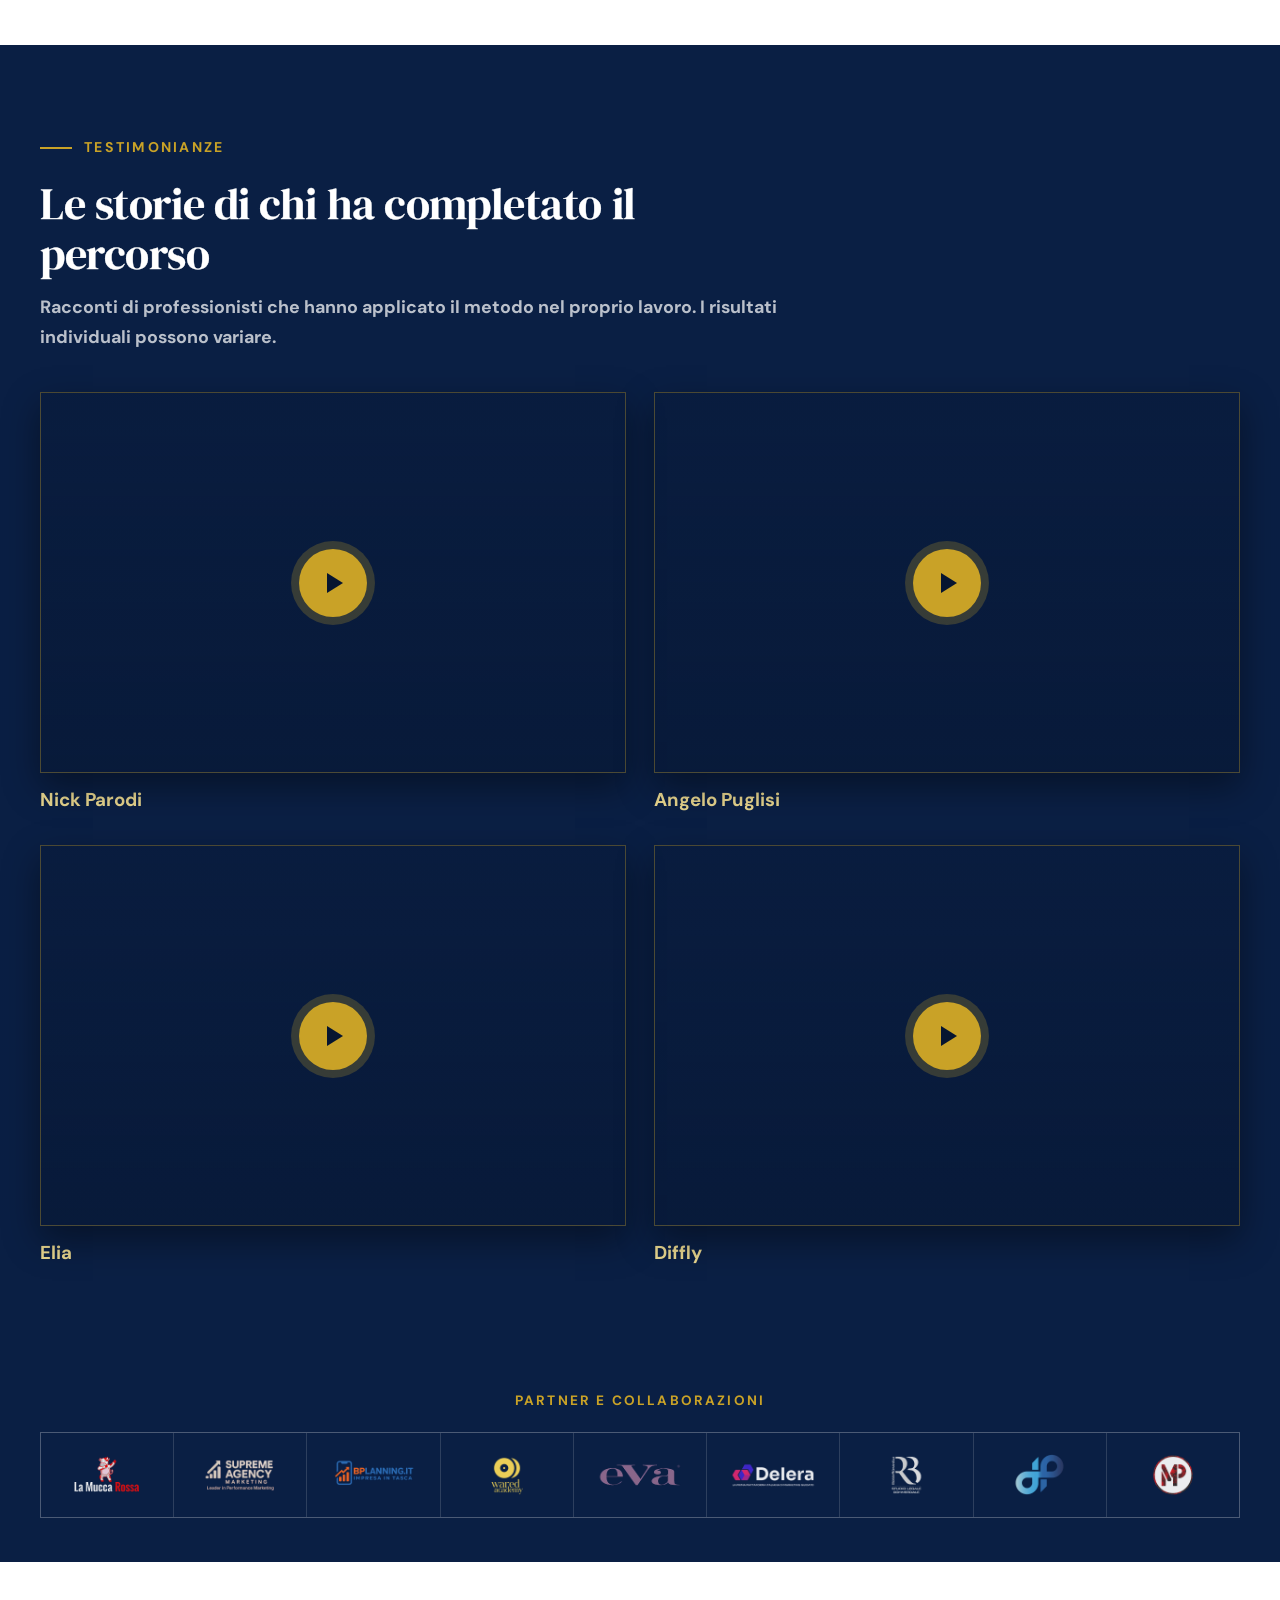
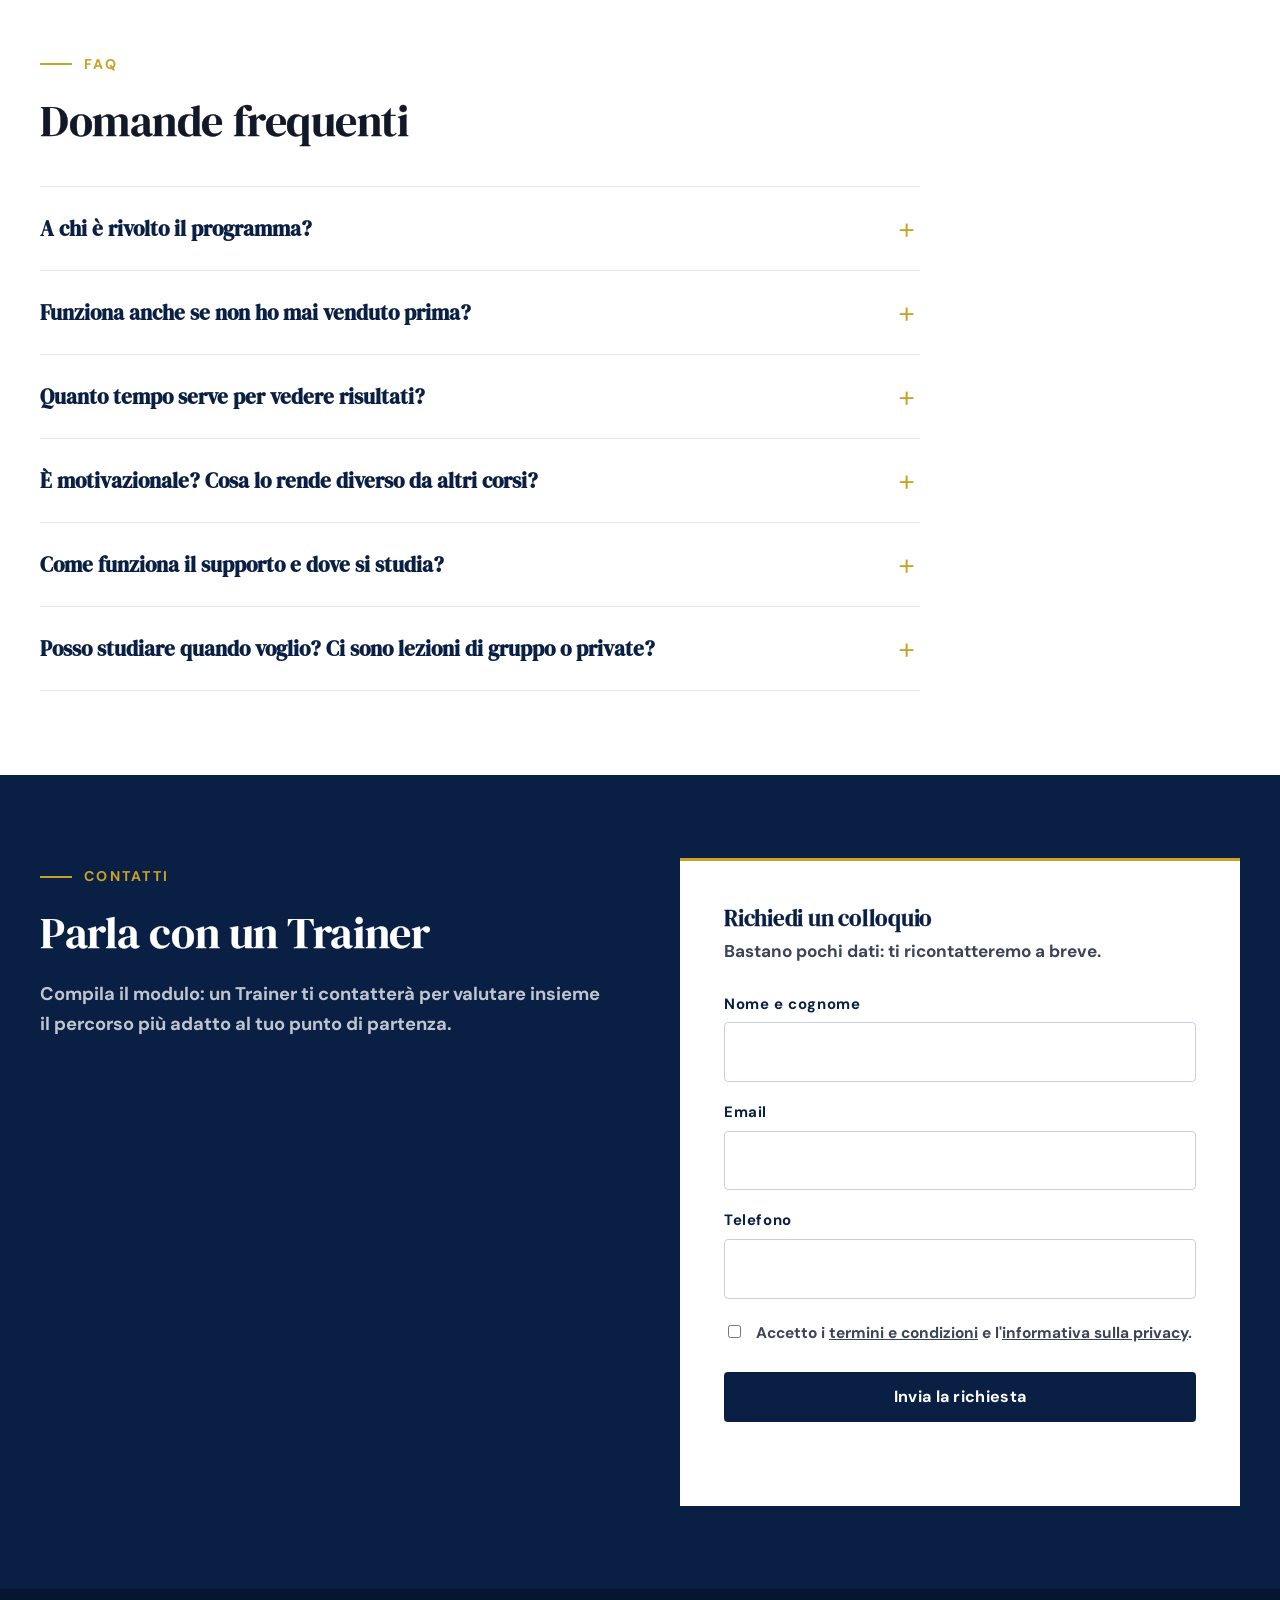
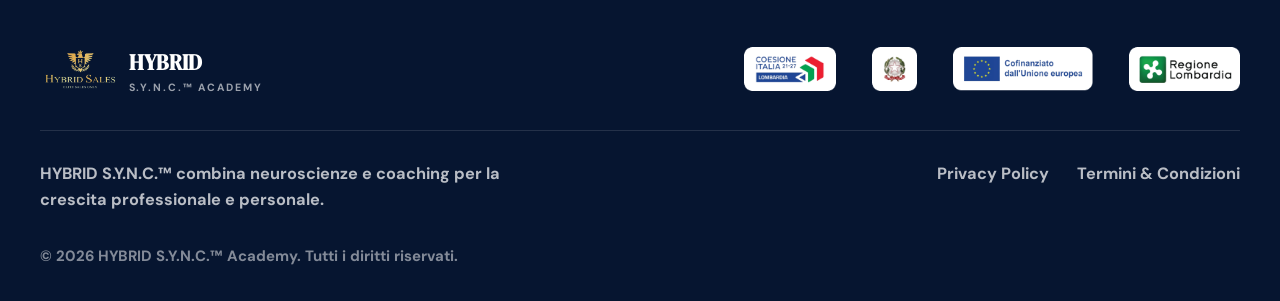
==== commit d168b35d: "Collegati VSL e 4 testimonianze Wistia con copertine; testimonianze in griglia 2x2 Co-Authored-By: C" ====
--- a/index.html
+++ b/index.html
@@ -9,7 +9,7 @@
   <link rel="preconnect" href="https://fonts.googleapis.com">
   <link rel="preconnect" href="https://fonts.gstatic.com" crossorigin>
   <link href="https://fonts.googleapis.com/css2?family=DM+Sans:wght@400;500;600;700&family=DM+Serif+Display&display=swap" rel="stylesheet">
-  <link rel="stylesheet" href="style.css?v=20260921b">
+  <link rel="stylesheet" href="style.css?v=20260921c">
 </head>
 <body>
 
@@ -250,7 +250,7 @@
 </section>
 
 <!-- ============ TESTIMONIANZE VIDEO ============ -->
-<!-- Gli URL dei video si impostano in videos.js (testimonianze: 1-5, nell'ordine). -->
+<!-- Gli URL dei video si impostano in videos.js (testimonianze: 1-4, nell'ordine). -->
 <section class="section section--navy" id="testimonianze">
   <div class="wrap">
     <div class="section-head">
@@ -262,45 +262,30 @@
     <div class="tgrid">
       <article class="tcard">
         <div class="vsl-frame vsl-frame--t" data-video="t0">
-          <button class="vsl-play" type="button" aria-label="Guarda la testimonianza di Andrea Moretti"><span class="vsl-icon" aria-hidden="true"></span></button>
-          <span class="vsl-tag">Video 1</span>
-        </div>
-        <p class="tcard-quote">“Ho raddoppiato le chiusure nei primi 60 giorni.”</p>
-        <p class="tcard-name"><strong>Andrea Moretti</strong><span>Consulente commerciale, Torino</span></p>
+          <button class="vsl-play" type="button" aria-label="Guarda la testimonianza di Nick Parodi"><span class="vsl-icon" aria-hidden="true"></span></button>
+        </div>
+        <p class="tcard-name"><strong>Nick Parodi</strong></p>
       </article>
       <article class="tcard">
         <div class="vsl-frame vsl-frame--t" data-video="t1">
-          <button class="vsl-play" type="button" aria-label="Guarda la testimonianza di Sara Bellini"><span class="vsl-icon" aria-hidden="true"></span></button>
-          <span class="vsl-tag">Video 2</span>
-        </div>
-        <p class="tcard-quote">“Ho iniziato da zero. Ora chiudo consulenze a 2.000 €.”</p>
-        <p class="tcard-name"><strong>Sara Bellini</strong><span>Ex estetista, oggi Sales Coach</span></p>
+          <button class="vsl-play" type="button" aria-label="Guarda la testimonianza di Angelo Puglisi"><span class="vsl-icon" aria-hidden="true"></span></button>
+        </div>
+        <p class="tcard-name"><strong>Angelo Puglisi</strong></p>
       </article>
       <article class="tcard">
         <div class="vsl-frame vsl-frame--t" data-video="t2">
-          <button class="vsl-play" type="button" aria-label="Guarda la testimonianza di Marco Giannini"><span class="vsl-icon" aria-hidden="true"></span></button>
-          <span class="vsl-tag">Video 3</span>
-        </div>
-        <p class="tcard-quote">“Ho alzato i prezzi, scelgo io i clienti e guadagno il 40% in più.”</p>
-        <p class="tcard-name"><strong>Marco Giannini</strong><span>Agente commerciale, Roma</span></p>
+          <button class="vsl-play" type="button" aria-label="Guarda la testimonianza di Elia"><span class="vsl-icon" aria-hidden="true"></span></button>
+        </div>
+        <p class="tcard-name"><strong>Elia</strong></p>
       </article>
       <article class="tcard">
         <div class="vsl-frame vsl-frame--t" data-video="t3">
-          <button class="vsl-play" type="button" aria-label="Guarda la testimonianza di Giulia Ferraro"><span class="vsl-icon" aria-hidden="true"></span></button>
-          <span class="vsl-tag">Video 4</span>
-        </div>
-        <p class="tcard-quote">“Ora filtro, mi faccio pagare e lavoro con clienti che mi rispettano.”</p>
-        <p class="tcard-name"><strong>Giulia Ferraro</strong><span>Venditrice, Consulente Premium</span></p>
-      </article>
-      <article class="tcard">
-        <div class="vsl-frame vsl-frame--t" data-video="t4">
-          <button class="vsl-play" type="button" aria-label="Guarda la testimonianza di Lorenzo Marchetti"><span class="vsl-icon" aria-hidden="true"></span></button>
-          <span class="vsl-tag">Video 5</span>
-        </div>
-        <p class="tcard-quote">“In 3 mesi ho chiuso contratti per oltre 45.000 €.”</p>
-        <p class="tcard-name"><strong>Lorenzo Marchetti</strong><span>Sales, Milano</span></p>
-      </article>
-    </div>
+          <button class="vsl-play" type="button" aria-label="Guarda la testimonianza di Diffly"><span class="vsl-icon" aria-hidden="true"></span></button>
+        </div>
+        <p class="tcard-name"><strong>Diffly</strong></p>
+      </article>
+    </div>
+    <!-- TODO: aggiungere per ogni testimonianza ruolo/città e una frase breve, se disponibili e autorizzati. -->
   </div>
 </section>
 
@@ -445,7 +430,7 @@
 
 <div class="sticky-cta" id="sticky-cta"><a class="btn btn--gold" href="#contatti">Parla con un Trainer</a></div>
 
-<script src="videos.js?v=20260921b"></script>
-<script src="script.js?v=20260921b"></script>
+<script src="videos.js?v=20260921c"></script>
+<script src="script.js?v=20260921c"></script>
 </body>
 </html>
--- a/style.css
+++ b/style.css
@@ -246,9 +246,9 @@
 .header-cta { padding: 12px 20px; font-size: 0.94rem; }
 
 /* ---------- Testimonianze video ---------- */
-.tgrid { display: grid; grid-template-columns: repeat(5, minmax(0, 1fr)); gap: 20px; }
+.tgrid { display: grid; grid-template-columns: repeat(2, minmax(0, 1fr)); gap: 32px 28px; }
 .tcard { display: flex; flex-direction: column; }
-.vsl-frame--t { aspect-ratio: 9 / 16; box-shadow: 0 14px 34px rgba(0, 0, 0, 0.4); border-color: rgba(201, 162, 39, 0.35); }
+.vsl-frame--t { aspect-ratio: 2940 / 1912; box-shadow: 0 14px 34px rgba(0, 0, 0, 0.4); border-color: rgba(201, 162, 39, 0.35); }
 .vsl-frame--t .vsl-icon { width: 56px; box-shadow: 0 0 0 7px rgba(201, 162, 39, 0.22); }
 .vsl-frame--t .vsl-icon::after { border-left-width: 16px; border-top-width: 10px; border-bottom-width: 10px; }
 .vsl-frame--t .vsl-tag { top: 8px; left: 8px; font-size: 0.56rem; padding: 4px 7px; }
@@ -332,8 +332,6 @@
 
 /* ---------- Responsive nuove sezioni ---------- */
 @media (max-width: 1040px) {
-  .tgrid { display: flex; overflow-x: auto; scroll-snap-type: x mandatory; gap: 16px; padding-bottom: 14px; margin-right: -24px; padding-right: 24px; -webkit-overflow-scrolling: touch; }
-  .tcard { flex: 0 0 min(230px, 62vw); scroll-snap-align: start; }
   .partners-band .partners { grid-template-columns: repeat(3, minmax(0, 1fr)); }
 }
 @media (max-width: 800px) {
@@ -439,3 +437,12 @@
 @media (prefers-reduced-motion: reduce) {
   .ring-fg, .ring-check, .vb-fill, .viz-dots i { transition: none !important; }
 }
+
+/* Testimonianze: 2x2 su desktop e tablet, carosello scorrevole su telefono */
+.tcard-name { margin-top: 14px; }
+.tcard-name strong { font-size: 1.1rem; }
+.vsl-frame--t .vsl-icon { width: 68px; box-shadow: 0 0 0 8px rgba(201, 162, 39, 0.24); }
+@media (max-width: 640px) {
+  .tgrid { display: flex; overflow-x: auto; scroll-snap-type: x mandatory; gap: 16px; padding-bottom: 14px; margin-right: -24px; padding-right: 24px; -webkit-overflow-scrolling: touch; }
+  .tcard { flex: 0 0 min(300px, 84vw); scroll-snap-align: start; }
+}
